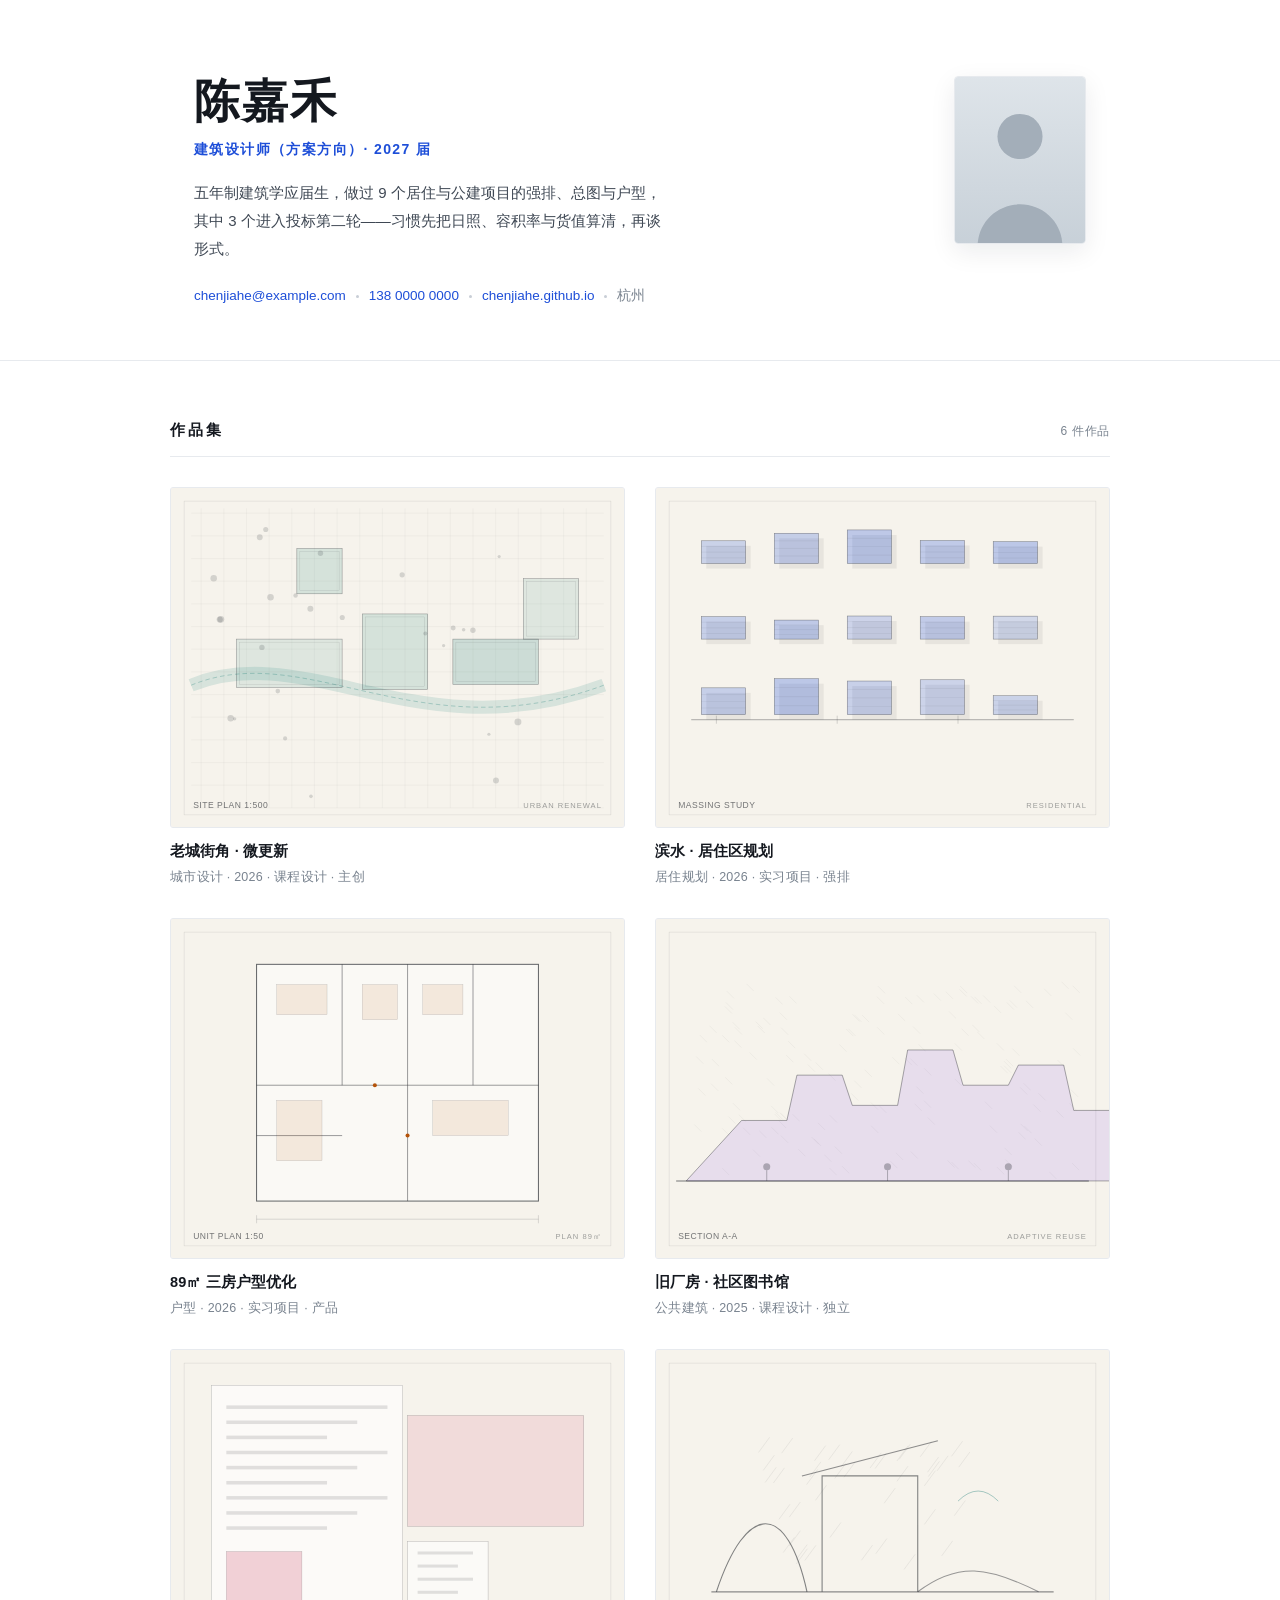
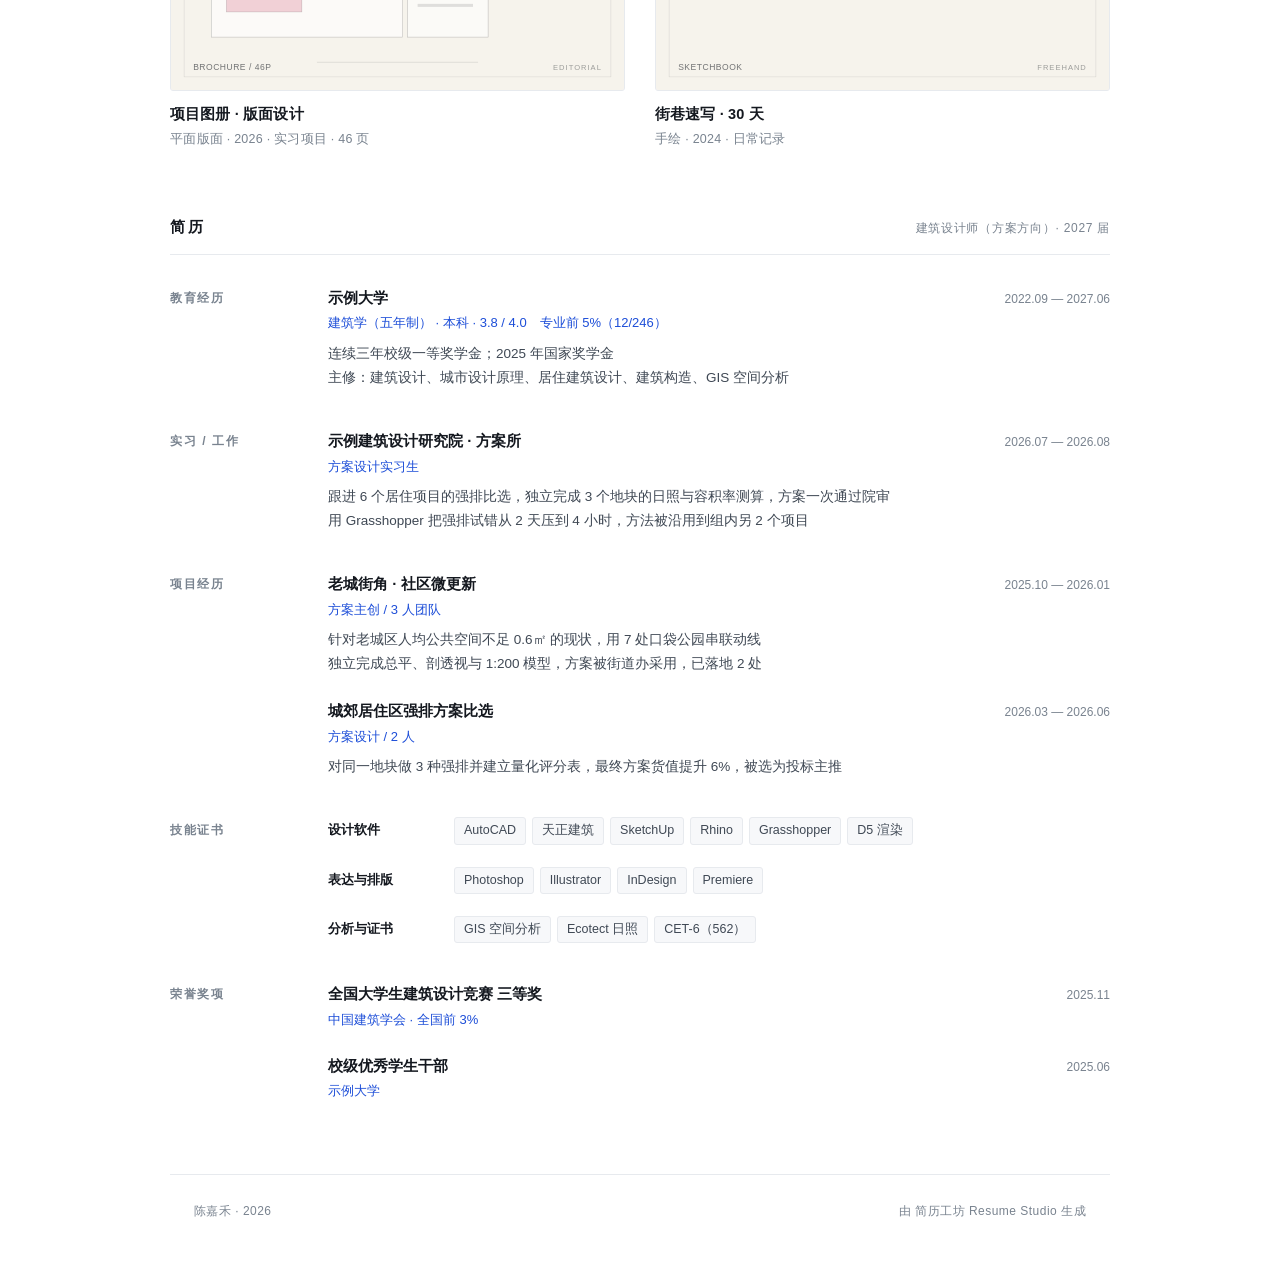
==== samples/example-homepage.html @ a5e728e2 "docs: 增加一份填满的示例简历 + 可直接导入的示例数据 - samples/example-resume-architecture.json：虚构人物「陈嘉禾」，一页 A4 装下简介/教育/实习" ====
<!DOCTYPE html>
<html lang="zh-CN">
<head>
<meta charset="UTF-8">
<meta name="viewport" content="width=device-width, initial-scale=1">
<title>陈嘉禾 · 建筑作品集</title>
<meta name="description" content="五年制建筑学应届生，做过 9 个居住与公建项目的强排、总图与户型，其中 3 个进入投标第二轮——习惯先把日照、容积率与货值算清，再谈形式。">
<meta property="og:title" content="陈嘉禾 · 建筑作品集">
<meta property="og:description" content="五年制建筑学应届生，做过 9 个居住与公建项目的强排、总图与户型，其中 3 个进入投标第二轮——习惯先把日照、容积率与货值算清，再谈形式。">
<link rel="icon" href="data:image/svg+xml,<svg xmlns='http://www.w3.org/2000/svg' viewBox='0 0 100 100'><rect width='100' height='100' rx='24' fill='%231d4ed8'/><text x='50' y='68' font-size='54' fill='white' text-anchor='middle' font-family='sans-serif'>陈</text></svg>">
<style>
*{box-sizing:border-box}
:root{
  --ink:#14181f;--ink2:#3f4854;--muted:#79838f;--line:#e7eaee;
  --accent:#1d4ed8;--bg:#ffffff;--bg2:#f7f8fa;
  --sans:-apple-system,BlinkMacSystemFont,"Segoe UI","PingFang SC","Hiragino Sans GB","Microsoft YaHei",sans-serif;
}
html{scroll-behavior:smooth}
body{
  margin:0;font-family:var(--sans);color:var(--ink);background:var(--bg);
  font-size:15px;line-height:1.7;-webkit-font-smoothing:antialiased;
}
img{max-width:100%;display:block}
a{color:var(--accent);text-decoration:none}
a:hover{text-decoration:underline}
.wrap{max-width:940px;margin:0 auto;padding:0 24px}

/* hero */
.hero{padding:76px 0 52px;border-bottom:1px solid var(--line)}
.hero-inner{display:flex;gap:40px;align-items:flex-start}
.hero-text{flex:1;min-width:0}
.hero h1{
  margin:0;font-size:clamp(32px,5vw,46px);font-weight:700;letter-spacing:.04em;line-height:1.12;
}
.role{margin:10px 0 0;color:var(--accent);font-weight:600;font-size:14px;letter-spacing:.1em}
.bio{margin:18px 0 0;color:var(--ink2);max-width:56ch;font-size:15px;line-height:1.85}
.links{margin-top:22px;display:flex;flex-wrap:wrap;align-items:center;gap:10px;font-size:13.5px}
.links .dot{width:3px;height:3px;border-radius:50%;background:#c8ced6}
.links span{color:var(--muted);font-size:13.5px}
.avatar{
  width:132px;height:168px;object-fit:cover;border-radius:4px;flex-shrink:0;
  border:1px solid var(--line);box-shadow:0 8px 26px rgba(15,23,42,.08)
}

/* section */
.sec{padding:56px 0 8px}
.sec-head{display:flex;align-items:baseline;justify-content:space-between;gap:16px;
  padding-bottom:14px;border-bottom:1px solid var(--line);margin-bottom:30px}
.sec-head h2{margin:0;font-size:15px;font-weight:700;letter-spacing:.2em;text-transform:uppercase}
.sec-meta{font-size:12px;color:var(--muted);letter-spacing:.06em}

/* works */
.works{display:grid;gap:30px}
.works.cols-2{grid-template-columns:repeat(2,1fr)}
.works.cols-3{grid-template-columns:repeat(3,1fr)}
.work{margin:0;cursor:pointer}
.work-img{
  position:relative;aspect-ratio:4/3;background:var(--bg2);overflow:hidden;border-radius:3px;
  border:1px solid var(--line)
}
.work-img img{width:100%;height:100%;object-fit:cover;transition:transform .55s cubic-bezier(.2,.7,.3,1)}
.work:hover .work-img img{transform:scale(1.035)}
.no-img{display:grid;place-items:center;height:100%;color:#c3cad4;font-size:11px;letter-spacing:.14em}
.work-count{
  position:absolute;right:8px;bottom:8px;background:rgba(15,23,42,.72);color:#fff;
  font-size:11px;padding:2px 8px;border-radius:20px;backdrop-filter:blur(4px)
}
.work figcaption{margin-top:11px}
.work h3{margin:0;font-size:14.5px;font-weight:600;letter-spacing:.01em}
.work figcaption p{margin:3px 0 0;font-size:12.5px;color:var(--muted);letter-spacing:.02em}

/* blocks */
.blocks{display:grid;gap:38px}
.block{display:grid;grid-template-columns:132px 1fr;gap:26px;align-items:start}
.block-t{margin:0;font-size:12px;font-weight:700;letter-spacing:.14em;color:var(--muted);padding-top:3px}
.block-b{display:grid;gap:22px;min-width:0}
.row{display:flex;gap:18px;align-items:baseline;justify-content:space-between}
.row-main{flex:1;min-width:0}
.row h4{margin:0;font-size:15px;font-weight:600}
.row-sub{margin:2px 0 0;font-size:13px;color:var(--accent)}
.row-desc{margin:7px 0 0;font-size:13.5px;color:var(--ink2);white-space:pre-line;line-height:1.8}
.row-date{font-size:12px;color:var(--muted);white-space:nowrap;font-variant-numeric:tabular-nums;flex-shrink:0}
.skill-row{display:flex;gap:16px;font-size:13.5px;align-items:baseline}
.skill-k{width:110px;flex-shrink:0;color:var(--ink);font-weight:600;font-size:13px}
.skill-v{display:flex;flex-wrap:wrap;gap:6px}
.skill-v em{
  font-style:normal;background:var(--bg2);border:1px solid var(--line);
  border-radius:3px;padding:2px 9px;font-size:12.5px;color:var(--ink2)
}

/* footer */
.foot{
  margin-top:64px;padding:26px 24px 60px;border-top:1px solid var(--line);
  display:flex;justify-content:space-between;gap:16px;flex-wrap:wrap;
  font-size:12px;color:var(--muted);letter-spacing:.04em
}

/* lightbox */
.lightbox{
  position:fixed;inset:0;background:rgba(10,14,20,.94);z-index:999;
  display:flex;align-items:center;justify-content:center;padding:40px
}
.lightbox[hidden]{display:none}
.lightbox img{max-width:92vw;max-height:86vh;object-fit:contain;border-radius:2px}
.lightbox button{
  position:absolute;background:rgba(255,255,255,.1);border:0;color:#fff;
  width:44px;height:44px;border-radius:50%;font-size:20px;cursor:pointer;transition:.15s
}
.lightbox button:hover{background:rgba(255,255,255,.22)}
.lb-close{top:22px;right:22px;font-size:16px}
.lb-prev{left:22px;top:50%;transform:translateY(-50%)}
.lb-next{right:22px;top:50%;transform:translateY(-50%)}
.lb-count{position:absolute;bottom:22px;left:50%;transform:translateX(-50%);color:#fff;font-size:12px;letter-spacing:.1em;opacity:.7}

@media(max-width:760px){
  .hero{padding:48px 0 36px}
  .hero-inner{gap:22px}
  .avatar{width:88px;height:112px}
  .works.cols-2,.works.cols-3{grid-template-columns:1fr}
  .block{grid-template-columns:1fr;gap:12px}
  .block-t{padding-top:0}
  .row{flex-direction:column;gap:3px}
  .row-date{order:-1}
  .skill-row{flex-direction:column;gap:5px}
  .skill-k{width:auto}
  .sec{padding:40px 0 6px}
}
</style>
</head>
<body>

<header class="hero">
  <div class="wrap hero-inner">
    <div class="hero-text">
      <h1>陈嘉禾</h1>
      <p class="role">建筑设计师（方案方向）· 2027 届</p>
      <p class="bio">五年制建筑学应届生，做过 9 个居住与公建项目的强排、总图与户型，其中 3 个进入投标第二轮——习惯先把日照、容积率与货值算清，再谈形式。</p>
      <div class="links"><a href="mailto:chenjiahe@example.com">chenjiahe@example.com</a><span class="dot"></span><a href="tel:13800000000">138 0000 0000</a><span class="dot"></span><a href="https://chenjiahe.github.io" target="_blank" rel="noopener">chenjiahe.github.io</a><span class="dot"></span><span>杭州</span></div>
    </div>
    <img class="avatar" src="data:image/svg+xml;charset=utf-8,%3Csvg%20xmlns%3D%22http%3A%2F%2Fwww.w3.org%2F2000%2Fsvg%22%20width%3D%22300%22%20height%3D%22400%22%20viewBox%3D%220%200%20300%20400%22%3E%3Cdefs%3E%3ClinearGradient%20id%3D%22g%22%20x1%3D%220%22%20y1%3D%220%22%20x2%3D%220%22%20y2%3D%221%22%3E%3Cstop%20offset%3D%220%22%20stop-color%3D%22%23dfe5ea%22%2F%3E%3Cstop%20offset%3D%221%22%20stop-color%3D%22%23c7d0d8%22%2F%3E%3C%2FlinearGradient%3E%3C%2Fdefs%3E%3Crect%20width%3D%22300%22%20height%3D%22400%22%20fill%3D%22url(%23g)%22%2F%3E%3Ccircle%20cx%3D%22150%22%20cy%3D%22146%22%20r%3D%2252%22%20fill%3D%22%23a3aeb9%22%2F%3E%3Cpath%20d%3D%22M52%20400c0-56%2044-98%2098-98s98%2042%2098%2098z%22%20fill%3D%22%23a3aeb9%22%2F%3E%3C%2Fsvg%3E" alt="陈嘉禾">
  </div>
</header>

<section class="sec wrap" id="works">
  <div class="sec-head">
    <h2>作品集</h2>
    <span class="sec-meta">6 件作品</span>
  </div>
  <div class="works cols-2">
        <figure class="work" data-idx="wpa8ivi">
          <div class="work-img">
            <img src="data:image/svg+xml;charset=utf-8,%3Csvg%20xmlns%3D%22http%3A%2F%2Fwww.w3.org%2F2000%2Fsvg%22%20width%3D%22900%22%20height%3D%22675%22%20viewBox%3D%220%200%20900%20675%22%3E%3Crect%20width%3D%22900%22%20height%3D%22675%22%20fill%3D%22%23f6f3ec%22%2F%3E%3Cline%20x1%3D%2260%22%20y1%3D%2240%22%20x2%3D%2260%22%20y2%3D%22635%22%20stroke%3D%22%2322252b%22%20stroke-width%3D%220.6%22%20opacity%3D%220.1%22%2F%3E%3Cline%20x1%3D%22105%22%20y1%3D%2240%22%20x2%3D%22105%22%20y2%3D%22635%22%20stroke%3D%22%2322252b%22%20stroke-width%3D%220.6%22%20opacity%3D%220.1%22%2F%3E%3Cline%20x1%3D%22150%22%20y1%3D%2240%22%20x2%3D%22150%22%20y2%3D%22635%22%20stroke%3D%22%2322252b%22%20stroke-width%3D%220.6%22%20opacity%3D%220.1%22%2F%3E%3Cline%20x1%3D%22195%22%20y1%3D%2240%22%20x2%3D%22195%22%20y2%3D%22635%22%20stroke%3D%22%2322252b%22%20stroke-width%3D%220.6%22%20opacity%3D%220.1%22%2F%3E%3Cline%20x1%3D%22240%22%20y1%3D%2240%22%20x2%3D%22240%22%20y2%3D%22635%22%20stroke%3D%22%2322252b%22%20stroke-width%3D%220.6%22%20opacity%3D%220.1%22%2F%3E%3Cline%20x1%3D%22285%22%20y1%3D%2240%22%20x2%3D%22285%22%20y2%3D%22635%22%20stroke%3D%22%2322252b%22%20stroke-width%3D%220.6%22%20opacity%3D%220.1%22%2F%3E%3Cline%20x1%3D%22330%22%20y1%3D%2240%22%20x2%3D%22330%22%20y2%3D%22635%22%20stroke%3D%22%2322252b%22%20stroke-width%3D%220.6%22%20opacity%3D%220.1%22%2F%3E%3Cline%20x1%3D%22375%22%20y1%3D%2240%22%20x2%3D%22375%22%20y2%3D%22635%22%20stroke%3D%22%2322252b%22%20stroke-width%3D%220.6%22%20opacity%3D%220.1%22%2F%3E%3Cline%20x1%3D%22420%22%20y1%3D%2240%22%20x2%3D%22420%22%20y2%3D%22635%22%20stroke%3D%22%2322252b%22%20stroke-width%3D%220.6%22%20opacity%3D%220.1%22%2F%3E%3Cline%20x1%3D%22465%22%20y1%3D%2240%22%20x2%3D%22465%22%20y2%3D%22635%22%20stroke%3D%22%2322252b%22%20stroke-width%3D%220.6%22%20opacity%3D%220.1%22%2F%3E%3Cline%20x1%3D%22510%22%20y1%3D%2240%22%20x2%3D%22510%22%20y2%3D%22635%22%20stroke%3D%22%2322252b%22%20stroke-width%3D%220.6%22%20opacity%3D%220.1%22%2F%3E%3Cline%20x1%3D%22555%22%20y1%3D%2240%22%20x2%3D%22555%22%20y2%3D%22635%22%20stroke%3D%22%2322252b%22%20stroke-width%3D%220.6%22%20opacity%3D%220.1%22%2F%3E%3Cline%20x1%3D%22600%22%20y1%3D%2240%22%20x2%3D%22600%22%20y2%3D%22635%22%20stroke%3D%22%2322252b%22%20stroke-width%3D%220.6%22%20opacity%3D%220.1%22%2F%3E%3Cline%20x1%3D%22645%22%20y1%3D%2240%22%20x2%3D%22645%22%20y2%3D%22635%22%20stroke%3D%22%2322252b%22%20stroke-width%3D%220.6%22%20opacity%3D%220.1%22%2F%3E%3Cline%20x1%3D%22690%22%20y1%3D%2240%22%20x2%3D%22690%22%20y2%3D%22635%22%20stroke%3D%22%2322252b%22%20stroke-width%3D%220.6%22%20opacity%3D%220.1%22%2F%3E%3Cline%20x1%3D%22735%22%20y1%3D%2240%22%20x2%3D%22735%22%20y2%3D%22635%22%20stroke%3D%22%2322252b%22%20stroke-width%3D%220.6%22%20opacity%3D%220.1%22%2F%3E%3Cline%20x1%3D%22780%22%20y1%3D%2240%22%20x2%3D%22780%22%20y2%3D%22635%22%20stroke%3D%22%2322252b%22%20stroke-width%3D%220.6%22%20opacity%3D%220.1%22%2F%3E%3Cline%20x1%3D%22825%22%20y1%3D%2240%22%20x2%3D%22825%22%20y2%3D%22635%22%20stroke%3D%22%2322252b%22%20stroke-width%3D%220.6%22%20opacity%3D%220.1%22%2F%3E%3Cline%20x1%3D%2240%22%20y1%3D%2250%22%20x2%3D%22860%22%20y2%3D%2250%22%20stroke%3D%22%2322252b%22%20stroke-width%3D%220.6%22%20opacity%3D%220.1%22%2F%3E%3Cline%20x1%3D%2240%22%20y1%3D%2295%22%20x2%3D%22860%22%20y2%3D%2295%22%20stroke%3D%22%2322252b%22%20stroke-width%3D%220.6%22%20opacity%3D%220.1%22%2F%3E%3Cline%20x1%3D%2240%22%20y1%3D%22140%22%20x2%3D%22860%22%20y2%3D%22140%22%20stroke%3D%22%2322252b%22%20stroke-width%3D%220.6%22%20opacity%3D%220.1%22%2F%3E%3Cline%20x1%3D%2240%22%20y1%3D%22185%22%20x2%3D%22860%22%20y2%3D%22185%22%20stroke%3D%22%2322252b%22%20stroke-width%3D%220.6%22%20opacity%3D%220.1%22%2F%3E%3Cline%20x1%3D%2240%22%20y1%3D%22230%22%20x2%3D%22860%22%20y2%3D%22230%22%20stroke%3D%22%2322252b%22%20stroke-width%3D%220.6%22%20opacity%3D%220.1%22%2F%3E%3Cline%20x1%3D%2240%22%20y1%3D%22275%22%20x2%3D%22860%22%20y2%3D%22275%22%20stroke%3D%22%2322252b%22%20stroke-width%3D%220.6%22%20opacity%3D%220.1%22%2F%3E%3Cline%20x1%3D%2240%22%20y1%3D%22320%22%20x2%3D%22860%22%20y2%3D%22320%22%20stroke%3D%22%2322252b%22%20stroke-width%3D%220.6%22%20opacity%3D%220.1%22%2F%3E%3Cline%20x1%3D%2240%22%20y1%3D%22365%22%20x2%3D%22860%22%20y2%3D%22365%22%20stroke%3D%22%2322252b%22%20stroke-width%3D%220.6%22%20opacity%3D%220.1%22%2F%3E%3Cline%20x1%3D%2240%22%20y1%3D%22410%22%20x2%3D%22860%22%20y2%3D%22410%22%20stroke%3D%22%2322252b%22%20stroke-width%3D%220.6%22%20opacity%3D%220.1%22%2F%3E%3Cline%20x1%3D%2240%22%20y1%3D%22455%22%20x2%3D%22860%22%20y2%3D%22455%22%20stroke%3D%22%2322252b%22%20stroke-width%3D%220.6%22%20opacity%3D%220.1%22%2F%3E%3Cline%20x1%3D%2240%22%20y1%3D%22500%22%20x2%3D%22860%22%20y2%3D%22500%22%20stroke%3D%22%2322252b%22%20stroke-width%3D%220.6%22%20opacity%3D%220.1%22%2F%3E%3Cline%20x1%3D%2240%22%20y1%3D%22545%22%20x2%3D%22860%22%20y2%3D%22545%22%20stroke%3D%22%2322252b%22%20stroke-width%3D%220.6%22%20opacity%3D%220.1%22%2F%3E%3Cline%20x1%3D%2240%22%20y1%3D%22590%22%20x2%3D%22860%22%20y2%3D%22590%22%20stroke%3D%22%2322252b%22%20stroke-width%3D%220.6%22%20opacity%3D%220.1%22%2F%3E%3Cline%20x1%3D%2240%22%20y1%3D%22635%22%20x2%3D%22860%22%20y2%3D%22635%22%20stroke%3D%22%2322252b%22%20stroke-width%3D%220.6%22%20opacity%3D%220.1%22%2F%3E%3Cpath%20d%3D%22M40%20391.5%20C%20270%20297%2C%20495.00000000000006%20526.5%2C%20860%20391.5%22%20fill%3D%22none%22%20stroke%3D%22%230f766e%22%20stroke-width%3D%2226%22%20opacity%3D%22.13%22%2F%3E%3Cpath%20d%3D%22M40%20391.5%20C%20270%20297%2C%20495.00000000000006%20526.5%2C%20860%20391.5%22%20fill%3D%22none%22%20stroke%3D%22%230f766e%22%20stroke-width%3D%221.2%22%20opacity%3D%22.45%22%20stroke-dasharray%3D%229%206%22%2F%3E%3Crect%20x%3D%22130%22%20y%3D%22300%22%20width%3D%22210%22%20height%3D%2296%22%20fill%3D%22%230f766e%22%20fill-opacity%3D%220.1%22%20stroke%3D%22%2322252b%22%20stroke-width%3D%221.1%22%20stroke-opacity%3D%220.45%22%2F%3E%3Crect%20x%3D%22136%22%20y%3D%22306%22%20width%3D%22198%22%20height%3D%2284%22%20fill%3D%22none%22%20fill-opacity%3D%221%22%20stroke%3D%22%2322252b%22%20stroke-width%3D%220.7%22%20stroke-opacity%3D%220.22%22%2F%3E%3Crect%20x%3D%22380%22%20y%3D%22250%22%20width%3D%22130%22%20height%3D%22150%22%20fill%3D%22%230f766e%22%20fill-opacity%3D%220.14%22%20stroke%3D%22%2322252b%22%20stroke-width%3D%221.1%22%20stroke-opacity%3D%220.45%22%2F%3E%3Crect%20x%3D%22386%22%20y%3D%22256%22%20width%3D%22118%22%20height%3D%22138%22%20fill%3D%22none%22%20fill-opacity%3D%221%22%20stroke%3D%22%2322252b%22%20stroke-width%3D%220.7%22%20stroke-opacity%3D%220.22%22%2F%3E%3Crect%20x%3D%22560%22%20y%3D%22300%22%20width%3D%22170%22%20height%3D%2290%22%20fill%3D%22%230f766e%22%20fill-opacity%3D%220.18%22%20stroke%3D%22%2322252b%22%20stroke-width%3D%221.1%22%20stroke-opacity%3D%220.45%22%2F%3E%3Crect%20x%3D%22566%22%20y%3D%22306%22%20width%3D%22158%22%20height%3D%2278%22%20fill%3D%22none%22%20fill-opacity%3D%221%22%20stroke%3D%22%2322252b%22%20stroke-width%3D%220.7%22%20stroke-opacity%3D%220.22%22%2F%3E%3Crect%20x%3D%22700%22%20y%3D%22180%22%20width%3D%22110%22%20height%3D%22120%22%20fill%3D%22%230f766e%22%20fill-opacity%3D%220.1%22%20stroke%3D%22%2322252b%22%20stroke-width%3D%221.1%22%20stroke-opacity%3D%220.45%22%2F%3E%3Crect%20x%3D%22706%22%20y%3D%22186%22%20width%3D%2298%22%20height%3D%22108%22%20fill%3D%22none%22%20fill-opacity%3D%221%22%20stroke%3D%22%2322252b%22%20stroke-width%3D%220.7%22%20stroke-opacity%3D%220.22%22%2F%3E%3Crect%20x%3D%22250%22%20y%3D%22120%22%20width%3D%2290%22%20height%3D%2290%22%20fill%3D%22%230f766e%22%20fill-opacity%3D%220.14%22%20stroke%3D%22%2322252b%22%20stroke-width%3D%221.1%22%20stroke-opacity%3D%220.45%22%2F%3E%3Crect%20x%3D%22256%22%20y%3D%22126%22%20width%3D%2278%22%20height%3D%2278%22%20fill%3D%22none%22%20fill-opacity%3D%221%22%20stroke%3D%22%2322252b%22%20stroke-width%3D%220.7%22%20stroke-opacity%3D%220.22%22%2F%3E%3Ccircle%20cx%3D%22247.4582186434418%22%20cy%3D%22213.3511205704417%22%20r%3D%224.40529902279377%22%20fill%3D%22%2322252b%22%20opacity%3D%22.16%22%2F%3E%3Ccircle%20cx%3D%22118.53659976739436%22%20cy%3D%22456.93944450234994%22%20r%3D%226.386508100666106%22%20fill%3D%22%2322252b%22%20opacity%3D%22.16%22%2F%3E%3Ccircle%20cx%3D%22126.40396250411868%22%20cy%3D%22458.33359457203187%22%20r%3D%223.414578279480338%22%20fill%3D%22%2322252b%22%20opacity%3D%22.16%22%2F%3E%3Ccircle%20cx%3D%22226.71016072388738%22%20cy%3D%22497.1777318511158%22%20r%3D%224.081997863017023%22%20fill%3D%22%2322252b%22%20opacity%3D%22.16%22%2F%3E%3Ccircle%20cx%3D%22340.2560086827725%22%20cy%3D%22257.08598649012856%22%20r%3D%225.073370855301619%22%20fill%3D%22%2322252b%22%20opacity%3D%22.16%22%2F%3E%3Ccircle%20cx%3D%22560.6025995174423%22%20cy%3D%22277.79821556294337%22%20r%3D%224.915514473803341%22%20fill%3D%22%2322252b%22%20opacity%3D%22.16%22%2F%3E%3Ccircle%20cx%3D%22581.3869826495647%22%20cy%3D%22281.59284742665477%22%20r%3D%223.507247405126691%22%20fill%3D%22%2322252b%22%20opacity%3D%22.16%22%2F%3E%3Ccircle%20cx%3D%22631.6016273153946%22%20cy%3D%22488.9439713722095%22%20r%3D%223.143899473361671%22%20fill%3D%22%2322252b%22%20opacity%3D%22.16%22%2F%3E%3Ccircle%20cx%3D%22296.95799921639264%22%20cy%3D%22129.5732949336525%22%20r%3D%225.304628200829029%22%20fill%3D%22%2322252b%22%20opacity%3D%22.16%22%2F%3E%3Ccircle%20cx%3D%2299.05008204746991%22%20cy%3D%22260.62046338571236%22%20r%3D%226.696106866933405%22%20fill%3D%22%2322252b%22%20opacity%3D%22.16%22%2F%3E%3Ccircle%20cx%3D%22689.2560725100338%22%20cy%3D%22464.3159224523697%22%20r%3D%226.869100941345096%22%20fill%3D%22%2322252b%22%20opacity%3D%22.16%22%2F%3E%3Ccircle%20cx%3D%2296.78954565431923%22%20cy%3D%22261.0902145691216%22%20r%3D%226.102150573395193%22%20fill%3D%22%2322252b%22%20opacity%3D%22.16%22%2F%3E%3Ccircle%20cx%3D%2284.85324225388467%22%20cy%3D%22178.96614710683934%22%20r%3D%226.438059363514185%22%20fill%3D%22%2322252b%22%20opacity%3D%22.16%22%2F%3E%3Ccircle%20cx%3D%22197.73344131652266%22%20cy%3D%22216.92297955276445%22%20r%3D%226.485101190395653%22%20fill%3D%22%2322252b%22%20opacity%3D%22.16%22%2F%3E%3Ccircle%20cx%3D%22645.6269671395421%22%20cy%3D%22580.5693405785132%22%20r%3D%225.901939997449517%22%20fill%3D%22%2322252b%22%20opacity%3D%22.16%22%2F%3E%3Ccircle%20cx%3D%22180.6126770703122%22%20cy%3D%22316.4622840145603%22%20r%3D%225.373456294648349%22%20fill%3D%22%2322252b%22%20opacity%3D%22.16%22%2F%3E%3Ccircle%20cx%3D%22505.2086798194796%22%20cy%3D%22289.05101747601293%22%20r%3D%224.015365660190582%22%20fill%3D%22%2322252b%22%20opacity%3D%22.16%22%2F%3E%3Ccircle%20cx%3D%22541.6111209662631%22%20cy%3D%22312.78071833541617%22%20r%3D%223.188864746131003%22%20fill%3D%22%2322252b%22%20opacity%3D%22.16%22%2F%3E%3Ccircle%20cx%3D%22651.9859918020666%22%20cy%3D%22136.23234780156054%22%20r%3D%223.142285531386733%22%20fill%3D%22%2322252b%22%20opacity%3D%22.16%22%2F%3E%3Ccircle%20cx%3D%22599.8386616772041%22%20cy%3D%22282.3282091598958%22%20r%3D%225.330591714940965%22%20fill%3D%22%2322252b%22%20opacity%3D%22.16%22%2F%3E%3Ccircle%20cx%3D%22278.12388028018177%22%20cy%3D%22612.1228148031514%22%20r%3D%223.5717329047620296%22%20fill%3D%22%2322252b%22%20opacity%3D%22.16%22%2F%3E%3Ccircle%20cx%3D%22188.22632721159607%22%20cy%3D%2282.36714093247429%22%20r%3D%225.063267399556935%22%20fill%3D%22%2322252b%22%20opacity%3D%22.16%22%2F%3E%3Ccircle%20cx%3D%22276.9412826746702%22%20cy%3D%22239.7894566890318%22%20r%3D%225.929102959111333%22%20fill%3D%22%2322252b%22%20opacity%3D%22.16%22%2F%3E%3Ccircle%20cx%3D%22459.2209031386301%22%20cy%3D%22172.37316041719168%22%20r%3D%225.168368655256927%22%20fill%3D%22%2322252b%22%20opacity%3D%22.16%22%2F%3E%3Ccircle%20cx%3D%22212.13186842389405%22%20cy%3D%22403.2613103685435%22%20r%3D%224.539884142577648%22%20fill%3D%22%2322252b%22%20opacity%3D%22.16%22%2F%3E%3Ccircle%20cx%3D%22176.3557104812935%22%20cy%3D%2297.79827064601704%22%20r%3D%225.792539001442492%22%20fill%3D%22%2322252b%22%20opacity%3D%22.16%22%2F%3E%3Crect%20x%3D%2226%22%20y%3D%2226%22%20width%3D%22848%22%20height%3D%22623%22%20fill%3D%22none%22%20stroke%3D%22%2322252b%22%20stroke-width%3D%22.8%22%20stroke-opacity%3D%22.18%22%2F%3E%3Ctext%20x%3D%22856%22%20y%3D%22635%22%20font-family%3D%22PingFang%20SC%2CMicrosoft%20YaHei%2CHelvetica%2Csans-serif%22%20font-size%3D%2215%22%20fill%3D%22%2322252b%22%20fill-opacity%3D%22.42%22%20text-anchor%3D%22end%22%20letter-spacing%3D%222%22%3EURBAN%20RENEWAL%3C%2Ftext%3E%3Ctext%20x%3D%2244%22%20y%3D%22635%22%20font-family%3D%22PingFang%20SC%2CMicrosoft%20YaHei%2CHelvetica%2Csans-serif%22%20font-size%3D%2217%22%20fill%3D%22%2322252b%22%20fill-opacity%3D%22.62%22%20letter-spacing%3D%221%22%3ESITE%20PLAN%20%201%3A500%3C%2Ftext%3E%3C%2Fsvg%3E" alt="老城街角 · 微更新" loading="lazy">
            
          </div>
          <figcaption>
            <h3>老城街角 · 微更新</h3>
            <p>城市设计 · 2026 · 课程设计 · 主创</p>
          </figcaption>
          
        </figure>
        <figure class="work" data-idx="wiceysb">
          <div class="work-img">
            <img src="data:image/svg+xml;charset=utf-8,%3Csvg%20xmlns%3D%22http%3A%2F%2Fwww.w3.org%2F2000%2Fsvg%22%20width%3D%22900%22%20height%3D%22675%22%20viewBox%3D%220%200%20900%20675%22%3E%3Crect%20width%3D%22900%22%20height%3D%22675%22%20fill%3D%22%23f6f3ec%22%2F%3E%3Crect%20x%3D%22100%22%20y%3D%22114.73084278125316%22%20width%3D%2288%22%20height%3D%2245.26915721874684%22%20fill%3D%22%2322252b%22%20opacity%3D%22.07%22%2F%3E%3Crect%20x%3D%2290%22%20y%3D%22104.73084278125316%22%20width%3D%2288%22%20height%3D%2245.26915721874684%22%20fill%3D%22%231d4ed8%22%20fill-opacity%3D%220.20377042087726294%22%20stroke%3D%22%2322252b%22%20stroke-width%3D%221.1%22%20stroke-opacity%3D%220.5%22%2F%3E%3Cline%20x1%3D%2290%22%20y1%3D%22116.04813208593987%22%20x2%3D%22178%22%20y2%3D%22116.04813208593987%22%20stroke%3D%22%2322252b%22%20stroke-width%3D%220.6%22%20opacity%3D%220.18%22%2F%3E%3Cline%20x1%3D%2290%22%20y1%3D%22127.36542139062658%22%20x2%3D%22178%22%20y2%3D%22127.36542139062658%22%20stroke%3D%22%2322252b%22%20stroke-width%3D%220.6%22%20opacity%3D%220.18%22%2F%3E%3Cline%20x1%3D%2290%22%20y1%3D%22138.6827106953133%22%20x2%3D%22178%22%20y2%3D%22138.6827106953133%22%20stroke%3D%22%2322252b%22%20stroke-width%3D%220.6%22%20opacity%3D%220.18%22%2F%3E%3Crect%20x%3D%22245%22%20y%3D%2299.88009490631521%22%20width%3D%2288%22%20height%3D%2260.11990509368479%22%20fill%3D%22%2322252b%22%20opacity%3D%22.07%22%2F%3E%3Crect%20x%3D%22235%22%20y%3D%2289.88009490631521%22%20width%3D%2288%22%20height%3D%2260.11990509368479%22%20fill%3D%22%231d4ed8%22%20fill-opacity%3D%220.22230919764377177%22%20stroke%3D%22%2322252b%22%20stroke-width%3D%221.1%22%20stroke-opacity%3D%220.5%22%2F%3E%3Cline%20x1%3D%22235%22%20y1%3D%22104.9100711797364%22%20x2%3D%22323%22%20y2%3D%22104.9100711797364%22%20stroke%3D%22%2322252b%22%20stroke-width%3D%220.6%22%20opacity%3D%220.18%22%2F%3E%3Cline%20x1%3D%22235%22%20y1%3D%22119.9400474531576%22%20x2%3D%22323%22%20y2%3D%22119.9400474531576%22%20stroke%3D%22%2322252b%22%20stroke-width%3D%220.6%22%20opacity%3D%220.18%22%2F%3E%3Cline%20x1%3D%22235%22%20y1%3D%22134.9700237265788%22%20x2%3D%22323%22%20y2%3D%22134.9700237265788%22%20stroke%3D%22%2322252b%22%20stroke-width%3D%220.6%22%20opacity%3D%220.18%22%2F%3E%3Crect%20x%3D%22390%22%20y%3D%2293.21114022191614%22%20width%3D%2288%22%20height%3D%2266.78885977808386%22%20fill%3D%22%2322252b%22%20opacity%3D%22.07%22%2F%3E%3Crect%20x%3D%22380%22%20y%3D%2283.21114022191614%22%20width%3D%2288%22%20height%3D%2266.78885977808386%22%20fill%3D%22%231d4ed8%22%20fill-opacity%3D%220.25829889162443576%22%20stroke%3D%22%2322252b%22%20stroke-width%3D%221.1%22%20stroke-opacity%3D%220.5%22%2F%3E%3Cline%20x1%3D%22380%22%20y1%3D%2299.9083551664371%22%20x2%3D%22468%22%20y2%3D%2299.9083551664371%22%20stroke%3D%22%2322252b%22%20stroke-width%3D%220.6%22%20opacity%3D%220.18%22%2F%3E%3Cline%20x1%3D%22380%22%20y1%3D%22116.60557011095807%22%20x2%3D%22468%22%20y2%3D%22116.60557011095807%22%20stroke%3D%22%2322252b%22%20stroke-width%3D%220.6%22%20opacity%3D%220.18%22%2F%3E%3Cline%20x1%3D%22380%22%20y1%3D%22133.30278505547903%22%20x2%3D%22468%22%20y2%3D%22133.30278505547903%22%20stroke%3D%22%2322252b%22%20stroke-width%3D%220.6%22%20opacity%3D%220.18%22%2F%3E%3Crect%20x%3D%22535%22%20y%3D%22114.15142706036568%22%20width%3D%2288%22%20height%3D%2245.84857293963432%22%20fill%3D%22%2322252b%22%20opacity%3D%22.07%22%2F%3E%3Crect%20x%3D%22525%22%20y%3D%22104.15142706036568%22%20width%3D%2288%22%20height%3D%2245.84857293963432%22%20fill%3D%22%231d4ed8%22%20fill-opacity%3D%220.24538644758053124%22%20stroke%3D%22%2322252b%22%20stroke-width%3D%221.1%22%20stroke-opacity%3D%220.5%22%2F%3E%3Cline%20x1%3D%22525%22%20y1%3D%22115.61357029527426%22%20x2%3D%22613%22%20y2%3D%22115.61357029527426%22%20stroke%3D%22%2322252b%22%20stroke-width%3D%220.6%22%20opacity%3D%220.18%22%2F%3E%3Cline%20x1%3D%22525%22%20y1%3D%22127.07571353018284%22%20x2%3D%22613%22%20y2%3D%22127.07571353018284%22%20stroke%3D%22%2322252b%22%20stroke-width%3D%220.6%22%20opacity%3D%220.18%22%2F%3E%3Cline%20x1%3D%22525%22%20y1%3D%22138.53785676509142%22%20x2%3D%22613%22%20y2%3D%22138.53785676509142%22%20stroke%3D%22%2322252b%22%20stroke-width%3D%220.6%22%20opacity%3D%220.18%22%2F%3E%3Crect%20x%3D%22680%22%20y%3D%22116.42159614060074%22%20width%3D%2288%22%20height%3D%2243.57840385939926%22%20fill%3D%22%2322252b%22%20opacity%3D%22.07%22%2F%3E%3Crect%20x%3D%22670%22%20y%3D%22106.42159614060074%22%20width%3D%2288%22%20height%3D%2243.57840385939926%22%20fill%3D%22%231d4ed8%22%20fill-opacity%3D%220.2683735477458686%22%20stroke%3D%22%2322252b%22%20stroke-width%3D%221.1%22%20stroke-opacity%3D%220.5%22%2F%3E%3Cline%20x1%3D%22670%22%20y1%3D%22117.31619710545056%22%20x2%3D%22758%22%20y2%3D%22117.31619710545056%22%20stroke%3D%22%2322252b%22%20stroke-width%3D%220.6%22%20opacity%3D%220.18%22%2F%3E%3Cline%20x1%3D%22670%22%20y1%3D%22128.21079807030037%22%20x2%3D%22758%22%20y2%3D%22128.21079807030037%22%20stroke%3D%22%2322252b%22%20stroke-width%3D%220.6%22%20opacity%3D%220.18%22%2F%3E%3Cline%20x1%3D%22670%22%20y1%3D%22139.10539903515019%22%20x2%3D%22758%22%20y2%3D%22139.10539903515019%22%20stroke%3D%22%2322252b%22%20stroke-width%3D%220.6%22%20opacity%3D%220.18%22%2F%3E%3Crect%20x%3D%22100%22%20y%3D%22265.3088913653046%22%20width%3D%2288%22%20height%3D%2244.69110863469541%22%20fill%3D%22%2322252b%22%20opacity%3D%22.07%22%2F%3E%3Crect%20x%3D%2290%22%20y%3D%22255.3088913653046%22%20width%3D%2288%22%20height%3D%2244.69110863469541%22%20fill%3D%22%231d4ed8%22%20fill-opacity%3D%220.21858946033753454%22%20stroke%3D%22%2322252b%22%20stroke-width%3D%221.1%22%20stroke-opacity%3D%220.5%22%2F%3E%3Cline%20x1%3D%2290%22%20y1%3D%22266.48166852397844%22%20x2%3D%22178%22%20y2%3D%22266.48166852397844%22%20stroke%3D%22%2322252b%22%20stroke-width%3D%220.6%22%20opacity%3D%220.18%22%2F%3E%3Cline%20x1%3D%2290%22%20y1%3D%22277.6544456826523%22%20x2%3D%22178%22%20y2%3D%22277.6544456826523%22%20stroke%3D%22%2322252b%22%20stroke-width%3D%220.6%22%20opacity%3D%220.18%22%2F%3E%3Cline%20x1%3D%2290%22%20y1%3D%22288.82722284132615%22%20x2%3D%22178%22%20y2%3D%22288.82722284132615%22%20stroke%3D%22%2322252b%22%20stroke-width%3D%220.6%22%20opacity%3D%220.18%22%2F%3E%3Crect%20x%3D%22245%22%20y%3D%22272.2446782840416%22%20width%3D%2288%22%20height%3D%2237.75532171595842%22%20fill%3D%22%2322252b%22%20opacity%3D%22.07%22%2F%3E%3Crect%20x%3D%22235%22%20y%3D%22262.2446782840416%22%20width%3D%2288%22%20height%3D%2237.75532171595842%22%20fill%3D%22%231d4ed8%22%20fill-opacity%3D%220.25323056287132206%22%20stroke%3D%22%2322252b%22%20stroke-width%3D%221.1%22%20stroke-opacity%3D%220.5%22%2F%3E%3Cline%20x1%3D%22235%22%20y1%3D%22271.6835087130312%22%20x2%3D%22323%22%20y2%3D%22271.6835087130312%22%20stroke%3D%22%2322252b%22%20stroke-width%3D%220.6%22%20opacity%3D%220.18%22%2F%3E%3Cline%20x1%3D%22235%22%20y1%3D%22281.1223391420208%22%20x2%3D%22323%22%20y2%3D%22281.1223391420208%22%20stroke%3D%22%2322252b%22%20stroke-width%3D%220.6%22%20opacity%3D%220.18%22%2F%3E%3Cline%20x1%3D%22235%22%20y1%3D%22290.5611695710104%22%20x2%3D%22323%22%20y2%3D%22290.5611695710104%22%20stroke%3D%22%2322252b%22%20stroke-width%3D%220.6%22%20opacity%3D%220.18%22%2F%3E%3Crect%20x%3D%22390%22%20y%3D%22264.1199081130326%22%20width%3D%2288%22%20height%3D%2245.88009188696742%22%20fill%3D%22%2322252b%22%20opacity%3D%22.07%22%2F%3E%3Crect%20x%3D%22380%22%20y%3D%22254.11990811303258%22%20width%3D%2288%22%20height%3D%2245.88009188696742%22%20fill%3D%22%231d4ed8%22%20fill-opacity%3D%220.18819290746934714%22%20stroke%3D%22%2322252b%22%20stroke-width%3D%221.1%22%20stroke-opacity%3D%220.5%22%2F%3E%3Cline%20x1%3D%22380%22%20y1%3D%22265.58993108477443%22%20x2%3D%22468%22%20y2%3D%22265.58993108477443%22%20stroke%3D%22%2322252b%22%20stroke-width%3D%220.6%22%20opacity%3D%220.18%22%2F%3E%3Cline%20x1%3D%22380%22%20y1%3D%22277.0599540565163%22%20x2%3D%22468%22%20y2%3D%22277.0599540565163%22%20stroke%3D%22%2322252b%22%20stroke-width%3D%220.6%22%20opacity%3D%220.18%22%2F%3E%3Cline%20x1%3D%22380%22%20y1%3D%22288.52997702825814%22%20x2%3D%22468%22%20y2%3D%22288.52997702825814%22%20stroke%3D%22%2322252b%22%20stroke-width%3D%220.6%22%20opacity%3D%220.18%22%2F%3E%3Crect%20x%3D%22535%22%20y%3D%22265.40713082719594%22%20width%3D%2288%22%20height%3D%2244.59286917280406%22%20fill%3D%22%2322252b%22%20opacity%3D%22.07%22%2F%3E%3Crect%20x%3D%22525%22%20y%3D%22255.40713082719594%22%20width%3D%2288%22%20height%3D%2244.59286917280406%22%20fill%3D%22%231d4ed8%22%20fill-opacity%3D%220.23935388284735382%22%20stroke%3D%22%2322252b%22%20stroke-width%3D%221.1%22%20stroke-opacity%3D%220.5%22%2F%3E%3Cline%20x1%3D%22525%22%20y1%3D%22266.55534812039696%22%20x2%3D%22613%22%20y2%3D%22266.55534812039696%22%20stroke%3D%22%2322252b%22%20stroke-width%3D%220.6%22%20opacity%3D%220.18%22%2F%3E%3Cline%20x1%3D%22525%22%20y1%3D%22277.70356541359797%22%20x2%3D%22613%22%20y2%3D%22277.70356541359797%22%20stroke%3D%22%2322252b%22%20stroke-width%3D%220.6%22%20opacity%3D%220.18%22%2F%3E%3Cline%20x1%3D%22525%22%20y1%3D%22288.851782706799%22%20x2%3D%22613%22%20y2%3D%22288.851782706799%22%20stroke%3D%22%2322252b%22%20stroke-width%3D%220.6%22%20opacity%3D%220.18%22%2F%3E%3Crect%20x%3D%22680%22%20y%3D%22264.4330514650792%22%20width%3D%2288%22%20height%3D%2245.56694853492081%22%20fill%3D%22%2322252b%22%20opacity%3D%22.07%22%2F%3E%3Crect%20x%3D%22670%22%20y%3D%22254.4330514650792%22%20width%3D%2288%22%20height%3D%2245.56694853492081%22%20fill%3D%22%231d4ed8%22%20fill-opacity%3D%220.16487621516920625%22%20stroke%3D%22%2322252b%22%20stroke-width%3D%221.1%22%20stroke-opacity%3D%220.5%22%2F%3E%3Cline%20x1%3D%22670%22%20y1%3D%22265.8247885988094%22%20x2%3D%22758%22%20y2%3D%22265.8247885988094%22%20stroke%3D%22%2322252b%22%20stroke-width%3D%220.6%22%20opacity%3D%220.18%22%2F%3E%3Cline%20x1%3D%22670%22%20y1%3D%22277.2165257325396%22%20x2%3D%22758%22%20y2%3D%22277.2165257325396%22%20stroke%3D%22%2322252b%22%20stroke-width%3D%220.6%22%20opacity%3D%220.18%22%2F%3E%3Cline%20x1%3D%22670%22%20y1%3D%22288.6082628662698%22%20x2%3D%22758%22%20y2%3D%22288.6082628662698%22%20stroke%3D%22%2322252b%22%20stroke-width%3D%220.6%22%20opacity%3D%220.18%22%2F%3E%3Crect%20x%3D%22100%22%20y%3D%22406.68663941230625%22%20width%3D%2288%22%20height%3D%2253.31336058769375%22%20fill%3D%22%2322252b%22%20opacity%3D%22.07%22%2F%3E%3Crect%20x%3D%2290%22%20y%3D%22396.68663941230625%22%20width%3D%2288%22%20height%3D%2253.31336058769375%22%20fill%3D%22%231d4ed8%22%20fill-opacity%3D%220.21841223745606841%22%20stroke%3D%22%2322252b%22%20stroke-width%3D%221.1%22%20stroke-opacity%3D%220.5%22%2F%3E%3Cline%20x1%3D%2290%22%20y1%3D%22410.0149795592297%22%20x2%3D%22178%22%20y2%3D%22410.0149795592297%22%20stroke%3D%22%2322252b%22%20stroke-width%3D%220.6%22%20opacity%3D%220.18%22%2F%3E%3Cline%20x1%3D%2290%22%20y1%3D%22423.3433197061531%22%20x2%3D%22178%22%20y2%3D%22423.3433197061531%22%20stroke%3D%22%2322252b%22%20stroke-width%3D%220.6%22%20opacity%3D%220.18%22%2F%3E%3Cline%20x1%3D%2290%22%20y1%3D%22436.67165985307656%22%20x2%3D%22178%22%20y2%3D%22436.67165985307656%22%20stroke%3D%22%2322252b%22%20stroke-width%3D%220.6%22%20opacity%3D%220.18%22%2F%3E%3Crect%20x%3D%22245%22%20y%3D%22388.47944105416536%22%20width%3D%2288%22%20height%3D%2271.52055894583464%22%20fill%3D%22%2322252b%22%20opacity%3D%22.07%22%2F%3E%3Crect%20x%3D%22235%22%20y%3D%22378.47944105416536%22%20width%3D%2288%22%20height%3D%2271.52055894583464%22%20fill%3D%22%231d4ed8%22%20fill-opacity%3D%220.26757854473777115%22%20stroke%3D%22%2322252b%22%20stroke-width%3D%221.1%22%20stroke-opacity%3D%220.5%22%2F%3E%3Cline%20x1%3D%22235%22%20y1%3D%22396.359580790624%22%20x2%3D%22323%22%20y2%3D%22396.359580790624%22%20stroke%3D%22%2322252b%22%20stroke-width%3D%220.6%22%20opacity%3D%220.18%22%2F%3E%3Cline%20x1%3D%22235%22%20y1%3D%22414.2397205270827%22%20x2%3D%22323%22%20y2%3D%22414.2397205270827%22%20stroke%3D%22%2322252b%22%20stroke-width%3D%220.6%22%20opacity%3D%220.18%22%2F%3E%3Cline%20x1%3D%22235%22%20y1%3D%22432.11986026354134%22%20x2%3D%22323%22%20y2%3D%22432.11986026354134%22%20stroke%3D%22%2322252b%22%20stroke-width%3D%220.6%22%20opacity%3D%220.18%22%2F%3E%3Crect%20x%3D%22390%22%20y%3D%22393.2220118129626%22%20width%3D%2288%22%20height%3D%2266.77798818703741%22%20fill%3D%22%2322252b%22%20opacity%3D%22.07%22%2F%3E%3Crect%20x%3D%22380%22%20y%3D%22383.2220118129626%22%20width%3D%2288%22%20height%3D%2266.77798818703741%22%20fill%3D%22%231d4ed8%22%20fill-opacity%3D%220.21125083963386715%22%20stroke%3D%22%2322252b%22%20stroke-width%3D%221.1%22%20stroke-opacity%3D%220.5%22%2F%3E%3Cline%20x1%3D%22380%22%20y1%3D%22399.91650885972194%22%20x2%3D%22468%22%20y2%3D%22399.91650885972194%22%20stroke%3D%22%2322252b%22%20stroke-width%3D%220.6%22%20opacity%3D%220.18%22%2F%3E%3Cline%20x1%3D%22380%22%20y1%3D%22416.6110059064813%22%20x2%3D%22468%22%20y2%3D%22416.6110059064813%22%20stroke%3D%22%2322252b%22%20stroke-width%3D%220.6%22%20opacity%3D%220.18%22%2F%3E%3Cline%20x1%3D%22380%22%20y1%3D%22433.30550295324065%22%20x2%3D%22468%22%20y2%3D%22433.30550295324065%22%20stroke%3D%22%2322252b%22%20stroke-width%3D%220.6%22%20opacity%3D%220.18%22%2F%3E%3Crect%20x%3D%22535%22%20y%3D%22390.66827421076596%22%20width%3D%2288%22%20height%3D%2269.33172578923404%22%20fill%3D%22%2322252b%22%20opacity%3D%22.07%22%2F%3E%3Crect%20x%3D%22525%22%20y%3D%22380.66827421076596%22%20width%3D%2288%22%20height%3D%2269.33172578923404%22%20fill%3D%22%231d4ed8%22%20fill-opacity%3D%220.19059596055187286%22%20stroke%3D%22%2322252b%22%20stroke-width%3D%221.1%22%20stroke-opacity%3D%220.5%22%2F%3E%3Cline%20x1%3D%22525%22%20y1%3D%22398.00120565807447%22%20x2%3D%22613%22%20y2%3D%22398.00120565807447%22%20stroke%3D%22%2322252b%22%20stroke-width%3D%220.6%22%20opacity%3D%220.18%22%2F%3E%3Cline%20x1%3D%22525%22%20y1%3D%22415.334137105383%22%20x2%3D%22613%22%20y2%3D%22415.334137105383%22%20stroke%3D%22%2322252b%22%20stroke-width%3D%220.6%22%20opacity%3D%220.18%22%2F%3E%3Cline%20x1%3D%22525%22%20y1%3D%22432.6670685526915%22%20x2%3D%22613%22%20y2%3D%22432.6670685526915%22%20stroke%3D%22%2322252b%22%20stroke-width%3D%220.6%22%20opacity%3D%220.18%22%2F%3E%3Crect%20x%3D%22680%22%20y%3D%22422.3331242231652%22%20width%3D%2288%22%20height%3D%2237.666875776834786%22%20fill%3D%22%2322252b%22%20opacity%3D%22.07%22%2F%3E%3Crect%20x%3D%22670%22%20y%3D%22412.3331242231652%22%20width%3D%2288%22%20height%3D%2237.666875776834786%22%20fill%3D%22%231d4ed8%22%20fill-opacity%3D%220.1998127721901983%22%20stroke%3D%22%2322252b%22%20stroke-width%3D%221.1%22%20stroke-opacity%3D%220.5%22%2F%3E%3Cline%20x1%3D%22670%22%20y1%3D%22421.7498431673739%22%20x2%3D%22758%22%20y2%3D%22421.7498431673739%22%20stroke%3D%22%2322252b%22%20stroke-width%3D%220.6%22%20opacity%3D%220.18%22%2F%3E%3Cline%20x1%3D%22670%22%20y1%3D%22431.1665621115826%22%20x2%3D%22758%22%20y2%3D%22431.1665621115826%22%20stroke%3D%22%2322252b%22%20stroke-width%3D%220.6%22%20opacity%3D%220.18%22%2F%3E%3Cline%20x1%3D%22670%22%20y1%3D%22440.5832810557913%22%20x2%3D%22758%22%20y2%3D%22440.5832810557913%22%20stroke%3D%22%2322252b%22%20stroke-width%3D%220.6%22%20opacity%3D%220.18%22%2F%3E%3Cline%20x1%3D%2270%22%20y1%3D%22460%22%20x2%3D%22830%22%20y2%3D%22460%22%20stroke%3D%22%2322252b%22%20stroke-width%3D%221.4%22%20opacity%3D%220.5%22%2F%3E%3Cline%20x1%3D%22120%22%20y1%3D%22452%22%20x2%3D%22120%22%20y2%3D%22468%22%20stroke%3D%22%2322252b%22%20stroke-width%3D%221%22%20opacity%3D%220.35%22%2F%3E%3Cline%20x1%3D%22360%22%20y1%3D%22452%22%20x2%3D%22360%22%20y2%3D%22468%22%20stroke%3D%22%2322252b%22%20stroke-width%3D%221%22%20opacity%3D%220.35%22%2F%3E%3Cline%20x1%3D%22600%22%20y1%3D%22452%22%20x2%3D%22600%22%20y2%3D%22468%22%20stroke%3D%22%2322252b%22%20stroke-width%3D%221%22%20opacity%3D%220.35%22%2F%3E%3Crect%20x%3D%2226%22%20y%3D%2226%22%20width%3D%22848%22%20height%3D%22623%22%20fill%3D%22none%22%20stroke%3D%22%2322252b%22%20stroke-width%3D%22.8%22%20stroke-opacity%3D%22.18%22%2F%3E%3Ctext%20x%3D%22856%22%20y%3D%22635%22%20font-family%3D%22PingFang%20SC%2CMicrosoft%20YaHei%2CHelvetica%2Csans-serif%22%20font-size%3D%2215%22%20fill%3D%22%2322252b%22%20fill-opacity%3D%22.42%22%20text-anchor%3D%22end%22%20letter-spacing%3D%222%22%3ERESIDENTIAL%3C%2Ftext%3E%3Ctext%20x%3D%2244%22%20y%3D%22635%22%20font-family%3D%22PingFang%20SC%2CMicrosoft%20YaHei%2CHelvetica%2Csans-serif%22%20font-size%3D%2217%22%20fill%3D%22%2322252b%22%20fill-opacity%3D%22.62%22%20letter-spacing%3D%221%22%3EMASSING%20STUDY%3C%2Ftext%3E%3C%2Fsvg%3E" alt="滨水 · 居住区规划" loading="lazy">
            
          </div>
          <figcaption>
            <h3>滨水 · 居住区规划</h3>
            <p>居住规划 · 2026 · 实习项目 · 强排</p>
          </figcaption>
          
        </figure>
        <figure class="work" data-idx="wwjk79s">
          <div class="work-img">
            <img src="data:image/svg+xml;charset=utf-8,%3Csvg%20xmlns%3D%22http%3A%2F%2Fwww.w3.org%2F2000%2Fsvg%22%20width%3D%22900%22%20height%3D%22675%22%20viewBox%3D%220%200%20900%20675%22%3E%3Crect%20width%3D%22900%22%20height%3D%22675%22%20fill%3D%22%23f6f3ec%22%2F%3E%3Crect%20x%3D%22170%22%20y%3D%2290%22%20width%3D%22560%22%20height%3D%22470%22%20fill%3D%22%23fff%22%20fill-opacity%3D%220.5%22%20stroke%3D%22%2322252b%22%20stroke-width%3D%222%22%20stroke-opacity%3D%220.7%22%2F%3E%3Cline%20x1%3D%22340%22%20y1%3D%2290%22%20x2%3D%22340%22%20y2%3D%22330%22%20stroke%3D%22%2322252b%22%20stroke-width%3D%221.6%22%20opacity%3D%220.55%22%2F%3E%3Cline%20x1%3D%22470%22%20y1%3D%2290%22%20x2%3D%22470%22%20y2%3D%22330%22%20stroke%3D%22%2322252b%22%20stroke-width%3D%221.6%22%20opacity%3D%220.55%22%2F%3E%3Cline%20x1%3D%22600%22%20y1%3D%2290%22%20x2%3D%22600%22%20y2%3D%22330%22%20stroke%3D%22%2322252b%22%20stroke-width%3D%221.6%22%20opacity%3D%220.55%22%2F%3E%3Cline%20x1%3D%22170%22%20y1%3D%22330%22%20x2%3D%22730%22%20y2%3D%22330%22%20stroke%3D%22%2322252b%22%20stroke-width%3D%221.6%22%20opacity%3D%220.55%22%2F%3E%3Cline%20x1%3D%22470%22%20y1%3D%22330%22%20x2%3D%22470%22%20y2%3D%22560%22%20stroke%3D%22%2322252b%22%20stroke-width%3D%221.6%22%20opacity%3D%220.55%22%2F%3E%3Cline%20x1%3D%22170%22%20y1%3D%22430%22%20x2%3D%22340%22%20y2%3D%22430%22%20stroke%3D%22%2322252b%22%20stroke-width%3D%221.6%22%20opacity%3D%220.55%22%2F%3E%3Ccircle%20cx%3D%22405%22%20cy%3D%22330%22%20r%3D%224%22%20fill%3D%22%23b45309%22%2F%3E%3Ccircle%20cx%3D%22470%22%20cy%3D%22430%22%20r%3D%224%22%20fill%3D%22%23b45309%22%2F%3E%3Crect%20x%3D%22210%22%20y%3D%22130%22%20width%3D%22100%22%20height%3D%2260%22%20fill%3D%22%23b45309%22%20fill-opacity%3D%220.1%22%20stroke%3D%22%2322252b%22%20stroke-width%3D%220.8%22%20stroke-opacity%3D%220.25%22%2F%3E%3Crect%20x%3D%22380%22%20y%3D%22130%22%20width%3D%2270%22%20height%3D%2270%22%20fill%3D%22%23b45309%22%20fill-opacity%3D%220.1%22%20stroke%3D%22%2322252b%22%20stroke-width%3D%220.8%22%20stroke-opacity%3D%220.25%22%2F%3E%3Crect%20x%3D%22500%22%20y%3D%22130%22%20width%3D%2280%22%20height%3D%2260%22%20fill%3D%22%23b45309%22%20fill-opacity%3D%220.1%22%20stroke%3D%22%2322252b%22%20stroke-width%3D%220.8%22%20stroke-opacity%3D%220.25%22%2F%3E%3Crect%20x%3D%22210%22%20y%3D%22360%22%20width%3D%2290%22%20height%3D%22120%22%20fill%3D%22%23b45309%22%20fill-opacity%3D%220.1%22%20stroke%3D%22%2322252b%22%20stroke-width%3D%220.8%22%20stroke-opacity%3D%220.25%22%2F%3E%3Crect%20x%3D%22520%22%20y%3D%22360%22%20width%3D%22150%22%20height%3D%2270%22%20fill%3D%22%23b45309%22%20fill-opacity%3D%220.1%22%20stroke%3D%22%2322252b%22%20stroke-width%3D%220.8%22%20stroke-opacity%3D%220.25%22%2F%3E%3Cline%20x1%3D%22170%22%20y1%3D%22596%22%20x2%3D%22730%22%20y2%3D%22596%22%20stroke%3D%22%2322252b%22%20stroke-width%3D%220.8%22%20opacity%3D%220.35%22%2F%3E%3Cline%20x1%3D%22170%22%20y1%3D%22588%22%20x2%3D%22170%22%20y2%3D%22604%22%20stroke%3D%22%2322252b%22%20stroke-width%3D%220.8%22%20opacity%3D%220.35%22%2F%3E%3Cline%20x1%3D%22730%22%20y1%3D%22588%22%20x2%3D%22730%22%20y2%3D%22604%22%20stroke%3D%22%2322252b%22%20stroke-width%3D%220.8%22%20opacity%3D%220.35%22%2F%3E%3Crect%20x%3D%2226%22%20y%3D%2226%22%20width%3D%22848%22%20height%3D%22623%22%20fill%3D%22none%22%20stroke%3D%22%2322252b%22%20stroke-width%3D%22.8%22%20stroke-opacity%3D%22.18%22%2F%3E%3Ctext%20x%3D%22856%22%20y%3D%22635%22%20font-family%3D%22PingFang%20SC%2CMicrosoft%20YaHei%2CHelvetica%2Csans-serif%22%20font-size%3D%2215%22%20fill%3D%22%2322252b%22%20fill-opacity%3D%22.42%22%20text-anchor%3D%22end%22%20letter-spacing%3D%222%22%3EPLAN%2089%E3%8E%A1%3C%2Ftext%3E%3Ctext%20x%3D%2244%22%20y%3D%22635%22%20font-family%3D%22PingFang%20SC%2CMicrosoft%20YaHei%2CHelvetica%2Csans-serif%22%20font-size%3D%2217%22%20fill%3D%22%2322252b%22%20fill-opacity%3D%22.62%22%20letter-spacing%3D%221%22%3EUNIT%20PLAN%20%201%3A50%3C%2Ftext%3E%3C%2Fsvg%3E" alt="89㎡ 三房户型优化" loading="lazy">
            
          </div>
          <figcaption>
            <h3>89㎡ 三房户型优化</h3>
            <p>户型 · 2026 · 实习项目 · 产品</p>
          </figcaption>
          
        </figure>
        <figure class="work" data-idx="w4ayglo">
          <div class="work-img">
            <img src="data:image/svg+xml;charset=utf-8,%3Csvg%20xmlns%3D%22http%3A%2F%2Fwww.w3.org%2F2000%2Fsvg%22%20width%3D%22900%22%20height%3D%22675%22%20viewBox%3D%220%200%20900%20675%22%3E%3Crect%20width%3D%22900%22%20height%3D%22675%22%20fill%3D%22%23f6f3ec%22%2F%3E%3Cline%20x1%3D%2240%22%20y1%3D%22520%22%20x2%3D%22860%22%20y2%3D%22520%22%20stroke%3D%22%2322252b%22%20stroke-width%3D%222%22%20opacity%3D%220.6%22%2F%3E%3Cpolygon%20points%3D%2260%2C520%20170%2C400%20260%2C400%20280%2C310%20370%2C310%20390%2C370%20480%2C370%20500%2C260%20590%2C260%20610%2C330%20700%2C330%20720%2C290%20810%2C290%20830%2C380%20920%2C380%20920%2C520%22%20fill%3D%22%237c3aed%22%20fill-opacity%3D%22.12%22%20stroke%3D%22%2322252b%22%20stroke-width%3D%221.4%22%20stroke-opacity%3D%22.55%22%2F%3E%3Cline%20x1%3D%22265.0222711265087%22%20y1%3D%22153.48792026052251%22%20x2%3D%22279.0222711265087%22%20y2%3D%22167.48792026052251%22%20stroke%3D%22%2322252b%22%20stroke-width%3D%220.6%22%20opacity%3D%220.12%22%2F%3E%3Cline%20x1%3D%22152.89486741647124%22%20y1%3D%22365.5963734886609%22%20x2%3D%22166.89486741647124%22%20y2%3D%22379.5963734886609%22%20stroke%3D%22%2322252b%22%20stroke-width%3D%220.6%22%20opacity%3D%220.12%22%2F%3E%3Cline%20x1%3D%22607.1596647426486%22%20y1%3D%22217.68854269059375%22%20x2%3D%22621.1596647426486%22%20y2%3D%22231.68854269059375%22%20stroke%3D%22%2322252b%22%20stroke-width%3D%220.6%22%20opacity%3D%220.12%22%2F%3E%3Cline%20x1%3D%22213.4033671207726%22%20y1%3D%22196.4956075209193%22%20x2%3D%22227.4033671207726%22%20y2%3D%22210.4956075209193%22%20stroke%3D%22%2322252b%22%20stroke-width%3D%220.6%22%20opacity%3D%220.12%22%2F%3E%3Cline%20x1%3D%22426.9569317251444%22%20y1%3D%22364.3614047043957%22%20x2%3D%22440.9569317251444%22%20y2%3D%22378.3614047043957%22%20stroke%3D%22%2322252b%22%20stroke-width%3D%220.6%22%20opacity%3D%220.12%22%2F%3E%3Cline%20x1%3D%22711.5804901532829%22%20y1%3D%22132.7181322290562%22%20x2%3D%22725.5804901532829%22%20y2%3D%22146.7181322290562%22%20stroke%3D%22%2322252b%22%20stroke-width%3D%220.6%22%20opacity%3D%220.12%22%2F%3E%3Cline%20x1%3D%22364.4806671515107%22%20y1%3D%22249.26551423268393%22%20x2%3D%22378.4806671515107%22%20y2%3D%22263.2655142326839%22%20stroke%3D%22%2322252b%22%20stroke-width%3D%220.6%22%20opacity%3D%220.12%22%2F%3E%3Cline%20x1%3D%22152.12807023897767%22%20y1%3D%22204.94107306702062%22%20x2%3D%22166.12807023897767%22%20y2%3D%22218.94107306702062%22%20stroke%3D%22%2322252b%22%20stroke-width%3D%220.6%22%20opacity%3D%220.12%22%2F%3E%3Cline%20x1%3D%22696.9286611676216%22%20y1%3D%22165.7437643990852%22%20x2%3D%22710.9286611676216%22%20y2%3D%22179.7437643990852%22%20stroke%3D%22%2322252b%22%20stroke-width%3D%220.6%22%20opacity%3D%220.12%22%2F%3E%3Cline%20x1%3D%22228.82615765556693%22%20y1%3D%22371.18221558397636%22%20x2%3D%22242.82615765556693%22%20y2%3D%22385.18221558397636%22%20stroke%3D%22%2322252b%22%20stroke-width%3D%220.6%22%20opacity%3D%220.12%22%2F%3E%3Cline%20x1%3D%22185.87355133146048%22%20y1%3D%22264.9371669185348%22%20x2%3D%22199.87355133146048%22%20y2%3D%22278.9371669185348%22%20stroke%3D%22%2322252b%22%20stroke-width%3D%220.6%22%20opacity%3D%220.12%22%2F%3E%3Cline%20x1%3D%22771.210265327245%22%20y1%3D%22138.63044976023957%22%20x2%3D%22785.210265327245%22%20y2%3D%22152.63044976023957%22%20stroke%3D%22%2322252b%22%20stroke-width%3D%220.6%22%20opacity%3D%220.12%22%2F%3E%3Cline%20x1%3D%22248.21741245687008%22%20y1%3D%22385.7549448707141%22%20x2%3D%22262.2174124568701%22%20y2%3D%22399.7549448707141%22%20stroke%3D%22%2322252b%22%20stroke-width%3D%220.6%22%20opacity%3D%220.12%22%2F%3E%3Cline%20x1%3D%22638.3970524184406%22%20y1%3D%22224.21644871821627%22%20x2%3D%22652.3970524184406%22%20y2%3D%22238.21644871821627%22%20stroke%3D%22%2322252b%22%20stroke-width%3D%220.6%22%20opacity%3D%220.12%22%2F%3E%3Cline%20x1%3D%22355.23228395730257%22%20y1%3D%22451.9442348484881%22%20x2%3D%22369.23228395730257%22%20y2%3D%22465.9442348484881%22%20stroke%3D%22%2322252b%22%20stroke-width%3D%220.6%22%20opacity%3D%220.12%22%2F%3E%3Cline%20x1%3D%22439.43344542756677%22%20y1%3D%22215.0173318083398%22%20x2%3D%22453.43344542756677%22%20y2%3D%22229.0173318083398%22%20stroke%3D%22%2322252b%22%20stroke-width%3D%220.6%22%20opacity%3D%220.12%22%2F%3E%3Cline%20x1%3D%22394.0616346895695%22%20y1%3D%22321.10314848134294%22%20x2%3D%22408.0616346895695%22%20y2%3D%22335.10314848134294%22%20stroke%3D%22%2322252b%22%20stroke-width%3D%220.6%22%20opacity%3D%220.12%22%2F%3E%3Cline%20x1%3D%22109.54419678077102%22%20y1%3D%22327.08906207000837%22%20x2%3D%22123.54419678077102%22%20y2%3D%22341.08906207000837%22%20stroke%3D%22%2322252b%22%20stroke-width%3D%220.6%22%20opacity%3D%220.12%22%2F%3E%3Cline%20x1%3D%2276.05776529759169%22%20y1%3D%22407.98094333382323%22%20x2%3D%2290.05776529759169%22%20y2%3D%22421.98094333382323%22%20stroke%3D%22%2322252b%22%20stroke-width%3D%220.6%22%20opacity%3D%220.12%22%2F%3E%3Cline%20x1%3D%22521.6528809256852%22%20y1%3D%22248.8203280675225%22%20x2%3D%22535.6528809256852%22%20y2%3D%22262.8203280675225%22%20stroke%3D%22%2322252b%22%20stroke-width%3D%220.6%22%20opacity%3D%220.12%22%2F%3E%3Cline%20x1%3D%22106.33014805614948%22%20y1%3D%22211.90905317896977%22%20x2%3D%22120.33014805614948%22%20y2%3D%22225.90905317896977%22%20stroke%3D%22%2322252b%22%20stroke-width%3D%220.6%22%20opacity%3D%220.12%22%2F%3E%3Cline%20x1%3D%22262.5513279251754%22%20y1%3D%22242.40166010102257%22%20x2%3D%22276.5513279251754%22%20y2%3D%22256.40166010102257%22%20stroke%3D%22%2322252b%22%20stroke-width%3D%220.6%22%20opacity%3D%220.12%22%2F%3E%3Cline%20x1%3D%22138.8797042146325%22%20y1%3D%22165.70672764675692%22%20x2%3D%22152.8797042146325%22%20y2%3D%22179.70672764675692%22%20stroke%3D%22%2322252b%22%20stroke-width%3D%220.6%22%20opacity%3D%220.12%22%2F%3E%3Cline%20x1%3D%22173.0924945510924%22%20y1%3D%22414.5035307924263%22%20x2%3D%22187.0924945510924%22%20y2%3D%22428.5035307924263%22%20stroke%3D%22%2322252b%22%20stroke-width%3D%220.6%22%20opacity%3D%220.12%22%2F%3E%3Cline%20x1%3D%22131.6940188407898%22%20y1%3D%22230.90503124753013%22%20x2%3D%22145.6940188407898%22%20y2%3D%22244.90503124753013%22%20stroke%3D%22%2322252b%22%20stroke-width%3D%220.6%22%20opacity%3D%220.12%22%2F%3E%3Cline%20x1%3D%22321.781772878021%22%20y1%3D%22404.7571900463663%22%20x2%3D%22335.781772878021%22%20y2%3D%22418.7571900463663%22%20stroke%3D%22%2322252b%22%20stroke-width%3D%220.6%22%20opacity%3D%220.12%22%2F%3E%3Cline%20x1%3D%22506.17849316447973%22%20y1%3D%22461.63295177044347%22%20x2%3D%22520.1784931644797%22%20y2%3D%22475.63295177044347%22%20stroke%3D%22%2322252b%22%20stroke-width%3D%220.6%22%20opacity%3D%220.12%22%2F%3E%3Cline%20x1%3D%22111.14173637703061%22%20y1%3D%22278.13198438612744%22%20x2%3D%22125.14173637703061%22%20y2%3D%22292.13198438612744%22%20stroke%3D%22%2322252b%22%20stroke-width%3D%220.6%22%20opacity%3D%220.12%22%2F%3E%3Cline%20x1%3D%22505.2984344214201%22%20y1%3D%22277.0093680568971%22%20x2%3D%22519.2984344214201%22%20y2%3D%22291.0093680568971%22%20stroke%3D%22%2322252b%22%20stroke-width%3D%220.6%22%20opacity%3D%220.12%22%2F%3E%3Cline%20x1%3D%22246.22532350942492%22%20y1%3D%22384.8029106645845%22%20x2%3D%22260.2253235094249%22%20y2%3D%22398.8029106645845%22%20stroke%3D%22%2322252b%22%20stroke-width%3D%220.6%22%20opacity%3D%220.12%22%2F%3E%3Cline%20x1%3D%22414.80708319693804%22%20y1%3D%22299.3846271489747%22%20x2%3D%22428.80708319693804%22%20y2%3D%22313.3846271489747%22%20stroke%3D%22%2322252b%22%20stroke-width%3D%220.6%22%20opacity%3D%220.12%22%2F%3E%3Cline%20x1%3D%22164.65245882049203%22%20y1%3D%22388.60215415013954%22%20x2%3D%22178.65245882049203%22%20y2%3D%22402.60215415013954%22%20stroke%3D%22%2322252b%22%20stroke-width%3D%220.6%22%20opacity%3D%220.12%22%2F%3E%3Cline%20x1%3D%22581.9345782697201%22%20y1%3D%22183.27548081288114%22%20x2%3D%22595.9345782697201%22%20y2%3D%22197.27548081288114%22%20stroke%3D%22%2322252b%22%20stroke-width%3D%220.6%22%20opacity%3D%220.12%22%2F%3E%3Cline%20x1%3D%22677.5451115332544%22%20y1%3D%22492.64836098765954%22%20x2%3D%22691.5451115332544%22%20y2%3D%22506.64836098765954%22%20stroke%3D%22%2322252b%22%20stroke-width%3D%220.6%22%20opacity%3D%220.12%22%2F%3E%3Cline%20x1%3D%22235.91285895556211%22%20y1%3D%22387.33713143737987%22%20x2%3D%22249.91285895556211%22%20y2%3D%22401.33713143737987%22%20stroke%3D%22%2322252b%22%20stroke-width%3D%220.6%22%20opacity%3D%220.12%22%2F%3E%3Cline%20x1%3D%22480.7357916422188%22%20y1%3D%22188.24739503441378%22%20x2%3D%22494.7357916422188%22%20y2%3D%22202.24739503441378%22%20stroke%3D%22%2322252b%22%20stroke-width%3D%220.6%22%20opacity%3D%220.12%22%2F%3E%3Cline%20x1%3D%22824.7115049511194%22%20y1%3D%22339.2161373072304%22%20x2%3D%22838.7115049511194%22%20y2%3D%22353.2161373072304%22%20stroke%3D%22%2322252b%22%20stroke-width%3D%220.6%22%20opacity%3D%220.12%22%2F%3E%3Cline%20x1%3D%22465.62448350712657%22%20y1%3D%22480.6583290710114%22%20x2%3D%22479.62448350712657%22%20y2%3D%22494.6583290710114%22%20stroke%3D%22%2322252b%22%20stroke-width%3D%220.6%22%20opacity%3D%220.12%22%2F%3E%3Cline%20x1%3D%22532.3595136776567%22%20y1%3D%22360.6279272516258%22%20x2%3D%22546.3595136776567%22%20y2%3D%22374.6279272516258%22%20stroke%3D%22%2322252b%22%20stroke-width%3D%220.6%22%20opacity%3D%220.12%22%2F%3E%3Cline%20x1%3D%22309.0590169467032%22%20y1%3D%22432.81842038733885%22%20x2%3D%22323.0590169467032%22%20y2%3D%22446.81842038733885%22%20stroke%3D%22%2322252b%22%20stroke-width%3D%220.6%22%20opacity%3D%220.12%22%2F%3E%3Cline%20x1%3D%22271.2280151247978%22%20y1%3D%22387.50267466763034%22%20x2%3D%22285.2280151247978%22%20y2%3D%22401.50267466763034%22%20stroke%3D%22%2322252b%22%20stroke-width%3D%220.6%22%20opacity%3D%220.12%22%2F%3E%3Cline%20x1%3D%22131.61387583240867%22%20y1%3D%22415.62082074349746%22%20x2%3D%22145.61387583240867%22%20y2%3D%22429.62082074349746%22%20stroke%3D%22%2322252b%22%20stroke-width%3D%220.6%22%20opacity%3D%220.12%22%2F%3E%3Cline%20x1%3D%22593.6489241942763%22%20y1%3D%22317.5432809186168%22%20x2%3D%22607.6489241942763%22%20y2%3D%22331.5432809186168%22%20stroke%3D%22%2322252b%22%20stroke-width%3D%220.6%22%20opacity%3D%220.12%22%2F%3E%3Cline%20x1%3D%22443.6424441821873%22%20y1%3D%22370.8387707057409%22%20x2%3D%22457.6424441821873%22%20y2%3D%22384.8387707057409%22%20stroke%3D%22%2322252b%22%20stroke-width%3D%220.6%22%20opacity%3D%220.12%22%2F%3E%3Cline%20x1%3D%22317.24453054368496%22%20y1%3D%22285.0392181077041%22%20x2%3D%22331.24453054368496%22%20y2%3D%22299.0392181077041%22%20stroke%3D%22%2322252b%22%20stroke-width%3D%220.6%22%20opacity%3D%220.12%22%2F%3E%3Cline%20x1%3D%22628.4776897542179%22%20y1%3D%22210.29002835741267%22%20x2%3D%22642.4776897542179%22%20y2%3D%22224.29002835741267%22%20stroke%3D%22%2322252b%22%20stroke-width%3D%220.6%22%20opacity%3D%220.12%22%2F%3E%3Cline%20x1%3D%22248.34302593022585%22%20y1%3D%22430.27998122619465%22%20x2%3D%22262.34302593022585%22%20y2%3D%22444.27998122619465%22%20stroke%3D%22%2322252b%22%20stroke-width%3D%220.6%22%20opacity%3D%220.12%22%2F%3E%3Cline%20x1%3D%22202.15628514066339%22%20y1%3D%22212.3352823848836%22%20x2%3D%22216.15628514066339%22%20y2%3D%22226.3352823848836%22%20stroke%3D%22%2322252b%22%20stroke-width%3D%220.6%22%20opacity%3D%220.12%22%2F%3E%3Cline%20x1%3D%22377.8549690544605%22%20y1%3D%22218.41189967701212%22%20x2%3D%22391.8549690544605%22%20y2%3D%22232.41189967701212%22%20stroke%3D%22%2322252b%22%20stroke-width%3D%220.6%22%20opacity%3D%220.12%22%2F%3E%3Cline%20x1%3D%22439.04116636142135%22%20y1%3D%22154.30429953848943%22%20x2%3D%22453.04116636142135%22%20y2%3D%22168.30429953848943%22%20stroke%3D%22%2322252b%22%20stroke-width%3D%220.6%22%20opacity%3D%220.12%22%2F%3E%3Cline%20x1%3D%22393.9856879040599%22%20y1%3D%22190.08205817313865%22%20x2%3D%22407.9856879040599%22%20y2%3D%22204.08205817313865%22%20stroke%3D%22%2322252b%22%20stroke-width%3D%220.6%22%20opacity%3D%220.12%22%2F%3E%3Cline%20x1%3D%22342.7175289578736%22%20y1%3D%22306.94355646846816%22%20x2%3D%22356.7175289578736%22%20y2%3D%22320.94355646846816%22%20stroke%3D%22%2322252b%22%20stroke-width%3D%220.6%22%20opacity%3D%220.12%22%2F%3E%3Cline%20x1%3D%22626.1586195975542%22%20y1%3D%22153.71307701105252%22%20x2%3D%22640.1586195975542%22%20y2%3D%22167.71307701105252%22%20stroke%3D%22%2322252b%22%20stroke-width%3D%220.6%22%20opacity%3D%220.12%22%2F%3E%3Cline%20x1%3D%22131.5372615866363%22%20y1%3D%22494.4791059358977%22%20x2%3D%22145.5372615866363%22%20y2%3D%22508.4791059358977%22%20stroke%3D%22%2322252b%22%20stroke-width%3D%220.6%22%20opacity%3D%220.12%22%2F%3E%3Cline%20x1%3D%22724.5245877280831%22%20y1%3D%22406.7525017191656%22%20x2%3D%22738.5245877280831%22%20y2%3D%22420.7525017191656%22%20stroke%3D%22%2322252b%22%20stroke-width%3D%220.6%22%20opacity%3D%220.12%22%2F%3E%3Cline%20x1%3D%22518.1868171133101%22%20y1%3D%22151.3884273986332%22%20x2%3D%22532.1868171133101%22%20y2%3D%22165.3884273986332%22%20stroke%3D%22%2322252b%22%20stroke-width%3D%220.6%22%20opacity%3D%220.12%22%2F%3E%3Cline%20x1%3D%22409.4320172071457%22%20y1%3D%22190.74055208126083%22%20x2%3D%22423.4320172071457%22%20y2%3D%22204.74055208126083%22%20stroke%3D%22%2322252b%22%20stroke-width%3D%220.6%22%20opacity%3D%220.12%22%2F%3E%3Cline%20x1%3D%22692.6535212062299%22%20y1%3D%22454.47501197224483%22%20x2%3D%22706.6535212062299%22%20y2%3D%22468.47501197224483%22%20stroke%3D%22%2322252b%22%20stroke-width%3D%220.6%22%20opacity%3D%220.12%22%2F%3E%3Cline%20x1%3D%22735.2330866083503%22%20y1%3D%22162.53998053492978%22%20x2%3D%22749.2330866083503%22%20y2%3D%22176.53998053492978%22%20stroke%3D%22%2322252b%22%20stroke-width%3D%220.6%22%20opacity%3D%220.12%22%2F%3E%3Cline%20x1%3D%22387.9653184302151%22%20y1%3D%22346.33943176595494%22%20x2%3D%22401.9653184302151%22%20y2%3D%22360.33943176595494%22%20stroke%3D%22%2322252b%22%20stroke-width%3D%220.6%22%20opacity%3D%220.12%22%2F%3E%3Cline%20x1%3D%22702.8008180111647%22%20y1%3D%22161.5717899450101%22%20x2%3D%22716.8008180111647%22%20y2%3D%22175.5717899450101%22%20stroke%3D%22%2322252b%22%20stroke-width%3D%220.6%22%20opacity%3D%220.12%22%2F%3E%3Cline%20x1%3D%22198.0789558403194%22%20y1%3D%22203.8406435935758%22%20x2%3D%22212.0789558403194%22%20y2%3D%22217.8406435935758%22%20stroke%3D%22%2322252b%22%20stroke-width%3D%220.6%22%20opacity%3D%220.12%22%2F%3E%3Cline%20x1%3D%22205.132104344666%22%20y1%3D%22420.400560752023%22%20x2%3D%22219.132104344666%22%20y2%3D%22434.400560752023%22%20stroke%3D%22%2322252b%22%20stroke-width%3D%220.6%22%20opacity%3D%220.12%22%2F%3E%3Cline%20x1%3D%22587.2916040755808%22%20y1%3D%22482.641277059447%22%20x2%3D%22601.2916040755808%22%20y2%3D%22496.641277059447%22%20stroke%3D%22%2322252b%22%20stroke-width%3D%220.6%22%20opacity%3D%220.12%22%2F%3E%3Cline%20x1%3D%22720.4116742312908%22%20y1%3D%22423.51313749561086%22%20x2%3D%22734.4116742312908%22%20y2%3D%22437.51313749561086%22%20stroke%3D%22%2322252b%22%20stroke-width%3D%220.6%22%20opacity%3D%220.12%22%2F%3E%3Cline%20x1%3D%22220.5509159527719%22%20y1%3D%22316.43065701937303%22%20x2%3D%22234.5509159527719%22%20y2%3D%22330.43065701937303%22%20stroke%3D%22%2322252b%22%20stroke-width%3D%220.6%22%20opacity%3D%220.12%22%2F%3E%3Cline%20x1%3D%22676.911994330585%22%20y1%3D%22246.63442471297458%22%20x2%3D%22690.911994330585%22%20y2%3D%22260.6344247129746%22%20stroke%3D%22%2322252b%22%20stroke-width%3D%220.6%22%20opacity%3D%220.12%22%2F%3E%3Cline%20x1%3D%22514.0385225601494%22%20y1%3D%22366.9193104165606%22%20x2%3D%22528.0385225601494%22%20y2%3D%22380.9193104165606%22%20stroke%3D%22%2322252b%22%20stroke-width%3D%220.6%22%20opacity%3D%220.12%22%2F%3E%3Cline%20x1%3D%2284.10410918295383%22%20y1%3D%22336.4240422123112%22%20x2%3D%2298.10410918295383%22%20y2%3D%22350.4240422123112%22%20stroke%3D%22%2322252b%22%20stroke-width%3D%220.6%22%20opacity%3D%220.12%22%2F%3E%3Cline%20x1%3D%22695.4019668512046%22%20y1%3D%22278.1987074925564%22%20x2%3D%22709.4019668512046%22%20y2%3D%22292.1987074925564%22%20stroke%3D%22%2322252b%22%20stroke-width%3D%220.6%22%20opacity%3D%220.12%22%2F%3E%3Cline%20x1%3D%22334.35441855341196%22%20y1%3D%22467.8975897212513%22%20x2%3D%22348.35441855341196%22%20y2%3D%22481.8975897212513%22%20stroke%3D%22%2322252b%22%20stroke-width%3D%220.6%22%20opacity%3D%220.12%22%2F%3E%3Cline%20x1%3D%22533.0100747384131%22%20y1%3D%22296.5599873731844%22%20x2%3D%22547.0100747384131%22%20y2%3D%22310.5599873731844%22%20stroke%3D%22%2322252b%22%20stroke-width%3D%220.6%22%20opacity%3D%220.12%22%2F%3E%3Cline%20x1%3D%22469.5823922753334%22%20y1%3D%22274.4162709102966%22%20x2%3D%22483.5823922753334%22%20y2%3D%22288.4162709102966%22%20stroke%3D%22%2322252b%22%20stroke-width%3D%220.6%22%20opacity%3D%220.12%22%2F%3E%3Cline%20x1%3D%22723.6067636869848%22%20y1%3D%22334.3654180294834%22%20x2%3D%22737.6067636869848%22%20y2%3D%22348.3654180294834%22%20stroke%3D%22%2322252b%22%20stroke-width%3D%220.6%22%20opacity%3D%220.12%22%2F%3E%3Cline%20x1%3D%22517.2542225942016%22%20y1%3D%22332.5886267912574%22%20x2%3D%22531.2542225942016%22%20y2%3D%22346.5886267912574%22%20stroke%3D%22%2322252b%22%20stroke-width%3D%220.6%22%20opacity%3D%220.12%22%2F%3E%3Cline%20x1%3D%22237.73828880861402%22%20y1%3D%22384.06634061364457%22%20x2%3D%22251.73828880861402%22%20y2%3D%22398.06634061364457%22%20stroke%3D%22%2322252b%22%20stroke-width%3D%220.6%22%20opacity%3D%220.12%22%2F%3E%3Cline%20x1%3D%22650.0874140113592%22%20y1%3D%22151.92812849069014%22%20x2%3D%22664.0874140113592%22%20y2%3D%22165.92812849069014%22%20stroke%3D%22%2322252b%22%20stroke-width%3D%220.6%22%20opacity%3D%220.12%22%2F%3E%3Cline%20x1%3D%22752.3289264552295%22%20y1%3D%22435.9613481699489%22%20x2%3D%22766.3289264552295%22%20y2%3D%22449.9613481699489%22%20stroke%3D%22%2322252b%22%20stroke-width%3D%220.6%22%20opacity%3D%220.12%22%2F%3E%3Cline%20x1%3D%22313.8413106277585%22%20y1%3D%22436.61037939833477%22%20x2%3D%22327.8413106277585%22%20y2%3D%22450.61037939833477%22%20stroke%3D%22%2322252b%22%20stroke-width%3D%220.6%22%20opacity%3D%220.12%22%2F%3E%3Cline%20x1%3D%22369.7800953127444%22%20y1%3D%22490.78844872070476%22%20x2%3D%22383.7800953127444%22%20y2%3D%22504.78844872070476%22%20stroke%3D%22%2322252b%22%20stroke-width%3D%220.6%22%20opacity%3D%220.12%22%2F%3E%3Cline%20x1%3D%22137.56856098771095%22%20y1%3D%22314.1736766905524%22%20x2%3D%22151.56856098771095%22%20y2%3D%22328.1736766905524%22%20stroke%3D%22%2322252b%22%20stroke-width%3D%220.6%22%20opacity%3D%220.12%22%2F%3E%3Cline%20x1%3D%22812.967914994806%22%20y1%3D%22185.74496272718534%22%20x2%3D%22826.967914994806%22%20y2%3D%22199.74496272718534%22%20stroke%3D%22%2322252b%22%20stroke-width%3D%220.6%22%20opacity%3D%220.12%22%2F%3E%3Cline%20x1%3D%22510.70252042263746%22%20y1%3D%22213.50668222876266%22%20x2%3D%22524.7025204226375%22%20y2%3D%22227.50668222876266%22%20stroke%3D%22%2322252b%22%20stroke-width%3D%220.6%22%20opacity%3D%220.12%22%2F%3E%3Cline%20x1%3D%22795.5142021365464%22%20y1%3D%22380.02890492556617%22%20x2%3D%22809.5142021365464%22%20y2%3D%22394.02890492556617%22%20stroke%3D%22%2322252b%22%20stroke-width%3D%220.6%22%20opacity%3D%220.12%22%2F%3E%3Cline%20x1%3D%22781.3555908948183%22%20y1%3D%22501.96695283288136%22%20x2%3D%22795.3555908948183%22%20y2%3D%22515.9669528328814%22%20stroke%3D%22%2322252b%22%20stroke-width%3D%220.6%22%20opacity%3D%220.12%22%2F%3E%3Cline%20x1%3D%22136.70590398833156%22%20y1%3D%22173.49560053786263%22%20x2%3D%22150.70590398833156%22%20y2%3D%22187.49560053786263%22%20stroke%3D%22%2322252b%22%20stroke-width%3D%220.6%22%20opacity%3D%220.12%22%2F%3E%3Cline%20x1%3D%22180.20349834114313%22%20y1%3D%22128.97407992975786%22%20x2%3D%22194.20349834114313%22%20y2%3D%22142.97407992975786%22%20stroke%3D%22%2322252b%22%20stroke-width%3D%220.6%22%20opacity%3D%220.12%22%2F%3E%3Cline%20x1%3D%22620.4379695095122%22%20y1%3D%22479.52328585786745%22%20x2%3D%22634.4379695095122%22%20y2%3D%22493.52328585786745%22%20stroke%3D%22%2322252b%22%20stroke-width%3D%220.6%22%20opacity%3D%220.12%22%2F%3E%3Cline%20x1%3D%22244.33050751686096%22%20y1%3D%22400.9211885766126%22%20x2%3D%22258.33050751686096%22%20y2%3D%22414.9211885766126%22%20stroke%3D%22%2322252b%22%20stroke-width%3D%220.6%22%20opacity%3D%220.12%22%2F%3E%3Cline%20x1%3D%22427.5546579621732%22%20y1%3D%22410.6814432120882%22%20x2%3D%22441.5546579621732%22%20y2%3D%22424.6814432120882%22%20stroke%3D%22%2322252b%22%20stroke-width%3D%220.6%22%20opacity%3D%220.12%22%2F%3E%3Cline%20x1%3D%22345.4105743393302%22%20y1%3D%22389.7485458594747%22%20x2%3D%22359.4105743393302%22%20y2%3D%22403.7485458594747%22%20stroke%3D%22%2322252b%22%20stroke-width%3D%220.6%22%20opacity%3D%220.12%22%2F%3E%3Cline%20x1%3D%22440.964285004884%22%20y1%3D%22133.29562029568478%22%20x2%3D%22454.964285004884%22%20y2%3D%22147.29562029568478%22%20stroke%3D%22%2322252b%22%20stroke-width%3D%220.6%22%20opacity%3D%220.12%22%2F%3E%3Cline%20x1%3D%22156.5994357317686%22%20y1%3D%22215.0230286666192%22%20x2%3D%22170.5994357317686%22%20y2%3D%22229.0230286666192%22%20stroke%3D%22%2322252b%22%20stroke-width%3D%220.6%22%20opacity%3D%220.12%22%2F%3E%3Cline%20x1%3D%22632.9024062864482%22%20y1%3D%22154.50248388340697%22%20x2%3D%22646.9024062864482%22%20y2%3D%22168.50248388340697%22%20stroke%3D%22%2322252b%22%20stroke-width%3D%220.6%22%20opacity%3D%220.12%22%2F%3E%3Cline%20x1%3D%22282.51263696700335%22%20y1%3D%22456.86720083700493%22%20x2%3D%22296.51263696700335%22%20y2%3D%22470.86720083700493%22%20stroke%3D%22%2322252b%22%20stroke-width%3D%220.6%22%20opacity%3D%220.12%22%2F%3E%3Cline%20x1%3D%22653.718438539654%22%20y1%3D%22362.88885791553184%22%20x2%3D%22667.718438539654%22%20y2%3D%22376.88885791553184%22%20stroke%3D%22%2322252b%22%20stroke-width%3D%220.6%22%20opacity%3D%220.12%22%2F%3E%3Cline%20x1%3D%22826.6644965112209%22%20y1%3D%22484.5817496837117%22%20x2%3D%22840.6644965112209%22%20y2%3D%22498.5817496837117%22%20stroke%3D%22%2322252b%22%20stroke-width%3D%220.6%22%20opacity%3D%220.12%22%2F%3E%3Cline%20x1%3D%22691.5607181750238%22%20y1%3D%22291.30849595880136%22%20x2%3D%22705.5607181750238%22%20y2%3D%22305.30849595880136%22%20stroke%3D%22%2322252b%22%20stroke-width%3D%220.6%22%20opacity%3D%220.12%22%2F%3E%3Cline%20x1%3D%22140.74300836771727%22%20y1%3D%22143.30503189237788%22%20x2%3D%22154.74300836771727%22%20y2%3D%22157.30503189237788%22%20stroke%3D%22%2322252b%22%20stroke-width%3D%220.6%22%20opacity%3D%220.12%22%2F%3E%3Cline%20x1%3D%22382.3349973745644%22%20y1%3D%22217.9703380423598%22%20x2%3D%22396.3349973745644%22%20y2%3D%22231.9703380423598%22%20stroke%3D%22%2322252b%22%20stroke-width%3D%220.6%22%20opacity%3D%220.12%22%2F%3E%3Cline%20x1%3D%22750.0956819206476%22%20y1%3D%22368.55347879463807%22%20x2%3D%22764.0956819206476%22%20y2%3D%22382.55347879463807%22%20stroke%3D%22%2322252b%22%20stroke-width%3D%220.6%22%20opacity%3D%220.12%22%2F%3E%3Cline%20x1%3D%22579.3113776855171%22%20y1%3D%22479.3920018686913%22%20x2%3D%22593.3113776855171%22%20y2%3D%22493.3920018686913%22%20stroke%3D%22%2322252b%22%20stroke-width%3D%220.6%22%20opacity%3D%220.12%22%2F%3E%3Cline%20x1%3D%22759.8013192787766%22%20y1%3D%22345.98661101656035%22%20x2%3D%22773.8013192787766%22%20y2%3D%22359.98661101656035%22%20stroke%3D%22%2322252b%22%20stroke-width%3D%220.6%22%20opacity%3D%220.12%22%2F%3E%3Cline%20x1%3D%22821.7546811141074%22%20y1%3D%22366.3122583995573%22%20x2%3D%22835.7546811141074%22%20y2%3D%22380.3122583995573%22%20stroke%3D%22%2322252b%22%20stroke-width%3D%220.6%22%20opacity%3D%220.12%22%2F%3E%3Cline%20x1%3D%22155.70273011922836%22%20y1%3D%22241.24041250208393%22%20x2%3D%22169.70273011922836%22%20y2%3D%22255.24041250208393%22%20stroke%3D%22%2322252b%22%20stroke-width%3D%220.6%22%20opacity%3D%220.12%22%2F%3E%3Cline%20x1%3D%22731.9532587192953%22%20y1%3D%22411.1562418169342%22%20x2%3D%22745.9532587192953%22%20y2%3D%22425.1562418169342%22%20stroke%3D%22%2322252b%22%20stroke-width%3D%220.6%22%20opacity%3D%220.12%22%2F%3E%3Cline%20x1%3D%22684.7753840312362%22%20y1%3D%22292.1728139114566%22%20x2%3D%22698.7753840312362%22%20y2%3D%22306.1728139114566%22%20stroke%3D%22%2322252b%22%20stroke-width%3D%220.6%22%20opacity%3D%220.12%22%2F%3E%3Cline%20x1%3D%2280.02123670652509%22%20y1%3D%22273.1471438589506%22%20x2%3D%2294.02123670652509%22%20y2%3D%22287.1471438589506%22%20stroke%3D%22%2322252b%22%20stroke-width%3D%220.6%22%20opacity%3D%220.12%22%2F%3E%3Cline%20x1%3D%22229.20700035989285%22%20y1%3D%22413.3650353946723%22%20x2%3D%22243.20700035989285%22%20y2%3D%22427.3650353946723%22%20stroke%3D%22%2322252b%22%20stroke-width%3D%220.6%22%20opacity%3D%220.12%22%2F%3E%3Cline%20x1%3D%22805.8492000214756%22%20y1%3D%22124.65814253082499%22%20x2%3D%22819.8492000214756%22%20y2%3D%22138.658142530825%22%20stroke%3D%22%2322252b%22%20stroke-width%3D%220.6%22%20opacity%3D%220.12%22%2F%3E%3Cline%20x1%3D%22258.56307554990053%22%20y1%3D%22270.2225387399085%22%20x2%3D%22272.56307554990053%22%20y2%3D%22284.2225387399085%22%20stroke%3D%22%2322252b%22%20stroke-width%3D%220.6%22%20opacity%3D%220.12%22%2F%3E%3Cline%20x1%3D%22797.5783134438097%22%20y1%3D%22279.89831519080326%22%20x2%3D%22811.5783134438097%22%20y2%3D%22293.89831519080326%22%20stroke%3D%22%2322252b%22%20stroke-width%3D%220.6%22%20opacity%3D%220.12%22%2F%3E%3Cline%20x1%3D%22294.41334798932076%22%20y1%3D%22267.51933889696375%22%20x2%3D%22308.41334798932076%22%20y2%3D%22281.51933889696375%22%20stroke%3D%22%2322252b%22%20stroke-width%3D%220.6%22%20opacity%3D%220.12%22%2F%3E%3Cline%20x1%3D%22575.9728801809251%22%20y1%3D%22144.5262860110961%22%20x2%3D%22589.9728801809251%22%20y2%3D%22158.5262860110961%22%20stroke%3D%22%2322252b%22%20stroke-width%3D%220.6%22%20opacity%3D%220.12%22%2F%3E%3Cline%20x1%3D%22631.7942003533244%22%20y1%3D%22484.72942487569526%22%20x2%3D%22645.7942003533244%22%20y2%3D%22498.72942487569526%22%20stroke%3D%22%2322252b%22%20stroke-width%3D%220.6%22%20opacity%3D%220.12%22%2F%3E%3Cline%20x1%3D%22144.06633796170354%22%20y1%3D%22392.2853578138165%22%20x2%3D%22158.06633796170354%22%20y2%3D%22406.2853578138165%22%20stroke%3D%22%2322252b%22%20stroke-width%3D%220.6%22%20opacity%3D%220.12%22%2F%3E%3Cline%20x1%3D%22551.8819994479418%22%20y1%3D%22147.9890400194563%22%20x2%3D%22565.8819994479418%22%20y2%3D%22161.9890400194563%22%20stroke%3D%22%2322252b%22%20stroke-width%3D%220.6%22%20opacity%3D%220.12%22%2F%3E%3Cline%20x1%3D%22691.4556926302612%22%20y1%3D%22282.2538782819174%22%20x2%3D%22705.4556926302612%22%20y2%3D%22296.2538782819174%22%20stroke%3D%22%2322252b%22%20stroke-width%3D%220.6%22%20opacity%3D%220.12%22%2F%3E%3Cline%20x1%3D%22730.2523735538125%22%20y1%3D%22326.0335716535337%22%20x2%3D%22744.2523735538125%22%20y2%3D%22340.0335716535337%22%20stroke%3D%22%2322252b%22%20stroke-width%3D%220.6%22%20opacity%3D%220.12%22%2F%3E%3Cline%20x1%3D%22192.61938923969865%22%20y1%3D%22457.80459054512903%22%20x2%3D%22206.61938923969865%22%20y2%3D%22471.80459054512903%22%20stroke%3D%22%2322252b%22%20stroke-width%3D%220.6%22%20opacity%3D%220.12%22%2F%3E%3Cline%20x1%3D%22495.1004272699356%22%20y1%3D%22154.9528001085855%22%20x2%3D%22509.1004272699356%22%20y2%3D%22168.9528001085855%22%20stroke%3D%22%2322252b%22%20stroke-width%3D%220.6%22%20opacity%3D%220.12%22%2F%3E%3Cline%20x1%3D%22248.6336206458509%22%20y1%3D%22215.8667181408964%22%20x2%3D%22262.6336206458509%22%20y2%3D%22229.8667181408964%22%20stroke%3D%22%2322252b%22%20stroke-width%3D%220.6%22%20opacity%3D%220.12%22%2F%3E%3Cline%20x1%3D%22539.7968938574195%22%20y1%3D%22394.1082571190782%22%20x2%3D%22553.7968938574195%22%20y2%3D%22408.1082571190782%22%20stroke%3D%22%2322252b%22%20stroke-width%3D%220.6%22%20opacity%3D%220.12%22%2F%3E%3Cline%20x1%3D%22671.6620736010373%22%20y1%3D%22172.58453435031697%22%20x2%3D%22685.6620736010373%22%20y2%3D%22186.58453435031697%22%20stroke%3D%22%2322252b%22%20stroke-width%3D%220.6%22%20opacity%3D%220.12%22%2F%3E%3Cline%20x1%3D%22604.1552250832319%22%20y1%3D%22133.05644359672442%22%20x2%3D%22618.1552250832319%22%20y2%3D%22147.05644359672442%22%20stroke%3D%22%2322252b%22%20stroke-width%3D%220.6%22%20opacity%3D%220.12%22%2F%3E%3Cline%20x1%3D%22301.59411234781146%22%20y1%3D%22288.966165909078%22%20x2%3D%22315.59411234781146%22%20y2%3D%22302.966165909078%22%20stroke%3D%22%2322252b%22%20stroke-width%3D%220.6%22%20opacity%3D%220.12%22%2F%3E%3Cline%20x1%3D%22828.7846185639501%22%20y1%3D%22256.82165677892044%22%20x2%3D%22842.7846185639501%22%20y2%3D%22270.82165677892044%22%20stroke%3D%22%2322252b%22%20stroke-width%3D%220.6%22%20opacity%3D%220.12%22%2F%3E%3Cline%20x1%3D%22694.2063997127116%22%20y1%3D%22477.616381093394%22%20x2%3D%22708.2063997127116%22%20y2%3D%22491.616381093394%22%20stroke%3D%22%2322252b%22%20stroke-width%3D%220.6%22%20opacity%3D%220.12%22%2F%3E%3Cline%20x1%3D%22476.9039826095104%22%20y1%3D%22464.3621767521836%22%20x2%3D%22490.9039826095104%22%20y2%3D%22478.3621767521836%22%20stroke%3D%22%2322252b%22%20stroke-width%3D%220.6%22%20opacity%3D%220.12%22%2F%3E%3Cline%20x1%3D%22390.22295570001006%22%20y1%3D%22189.14711218094453%22%20x2%3D%22404.22295570001006%22%20y2%3D%22203.14711218094453%22%20stroke%3D%22%2322252b%22%20stroke-width%3D%220.6%22%20opacity%3D%220.12%22%2F%3E%3Cline%20x1%3D%22827.9918385669589%22%20y1%3D%22132.57356235058978%22%20x2%3D%22841.9918385669589%22%20y2%3D%22146.57356235058978%22%20stroke%3D%22%2322252b%22%20stroke-width%3D%220.6%22%20opacity%3D%220.12%22%2F%3E%3Cline%20x1%3D%22344.64865358546376%22%20y1%3D%22494.3594622868113%22%20x2%3D%22358.64865358546376%22%20y2%3D%22508.3594622868113%22%20stroke%3D%22%2322252b%22%20stroke-width%3D%220.6%22%20opacity%3D%220.12%22%2F%3E%3Cline%20x1%3D%22237.64716066420078%22%20y1%3D%22155.67280642921105%22%20x2%3D%22251.64716066420078%22%20y2%3D%22169.67280642921105%22%20stroke%3D%22%2322252b%22%20stroke-width%3D%220.6%22%20opacity%3D%220.12%22%2F%3E%3Cline%20x1%3D%22245.7511535100639%22%20y1%3D%22185.790946574416%22%20x2%3D%22259.7511535100639%22%20y2%3D%22199.790946574416%22%20stroke%3D%22%2322252b%22%20stroke-width%3D%220.6%22%20opacity%3D%220.12%22%2F%3E%3Cline%20x1%3D%22708.0361533537507%22%20y1%3D%22257.307100512553%22%20x2%3D%22722.0361533537507%22%20y2%3D%22271.307100512553%22%20stroke%3D%22%2322252b%22%20stroke-width%3D%220.6%22%20opacity%3D%220.12%22%2F%3E%3Cline%20x1%3D%22603.066273573786%22%20y1%3D%22139.72171784145758%22%20x2%3D%22617.066273573786%22%20y2%3D%22153.72171784145758%22%20stroke%3D%22%2322252b%22%20stroke-width%3D%220.6%22%20opacity%3D%220.12%22%2F%3E%3Cline%20x1%3D%22663.2999661564827%22%20y1%3D%22410.23095881799236%22%20x2%3D%22677.2999661564827%22%20y2%3D%22424.23095881799236%22%20stroke%3D%22%2322252b%22%20stroke-width%3D%220.6%22%20opacity%3D%220.12%22%2F%3E%3Cline%20x1%3D%22593.8017984293401%22%20y1%3D%22247.23352648084983%22%20x2%3D%22607.8017984293401%22%20y2%3D%22261.23352648084983%22%20stroke%3D%22%2322252b%22%20stroke-width%3D%220.6%22%20opacity%3D%220.12%22%2F%3E%3Cline%20x1%3D%22494.29834600538015%22%20y1%3D%22275.8954516542144%22%20x2%3D%22508.29834600538015%22%20y2%3D%22289.8954516542144%22%20stroke%3D%22%2322252b%22%20stroke-width%3D%220.6%22%20opacity%3D%220.12%22%2F%3E%3Cline%20x1%3D%2287.01472537592053%22%20y1%3D%22230.41516481665894%22%20x2%3D%22101.01472537592053%22%20y2%3D%22244.41516481665894%22%20stroke%3D%22%2322252b%22%20stroke-width%3D%220.6%22%20opacity%3D%220.12%22%2F%3E%3Ccircle%20cx%3D%22220%22%20cy%3D%22492%22%20r%3D%227%22%20fill%3D%22%2322252b%22%20opacity%3D%22.3%22%2F%3E%3Cpath%20d%3D%22M220%20499%20L220%20520%22%20stroke%3D%22%2322252b%22%20stroke-width%3D%222%22%20opacity%3D%22.3%22%2F%3E%3Ccircle%20cx%3D%22460%22%20cy%3D%22492%22%20r%3D%227%22%20fill%3D%22%2322252b%22%20opacity%3D%22.3%22%2F%3E%3Cpath%20d%3D%22M460%20499%20L460%20520%22%20stroke%3D%22%2322252b%22%20stroke-width%3D%222%22%20opacity%3D%22.3%22%2F%3E%3Ccircle%20cx%3D%22700%22%20cy%3D%22492%22%20r%3D%227%22%20fill%3D%22%2322252b%22%20opacity%3D%22.3%22%2F%3E%3Cpath%20d%3D%22M700%20499%20L700%20520%22%20stroke%3D%22%2322252b%22%20stroke-width%3D%222%22%20opacity%3D%22.3%22%2F%3E%3Crect%20x%3D%2226%22%20y%3D%2226%22%20width%3D%22848%22%20height%3D%22623%22%20fill%3D%22none%22%20stroke%3D%22%2322252b%22%20stroke-width%3D%22.8%22%20stroke-opacity%3D%22.18%22%2F%3E%3Ctext%20x%3D%22856%22%20y%3D%22635%22%20font-family%3D%22PingFang%20SC%2CMicrosoft%20YaHei%2CHelvetica%2Csans-serif%22%20font-size%3D%2215%22%20fill%3D%22%2322252b%22%20fill-opacity%3D%22.42%22%20text-anchor%3D%22end%22%20letter-spacing%3D%222%22%3EADAPTIVE%20REUSE%3C%2Ftext%3E%3Ctext%20x%3D%2244%22%20y%3D%22635%22%20font-family%3D%22PingFang%20SC%2CMicrosoft%20YaHei%2CHelvetica%2Csans-serif%22%20font-size%3D%2217%22%20fill%3D%22%2322252b%22%20fill-opacity%3D%22.62%22%20letter-spacing%3D%221%22%3ESECTION%20%20A-A%3C%2Ftext%3E%3C%2Fsvg%3E" alt="旧厂房 · 社区图书馆" loading="lazy">
            
          </div>
          <figcaption>
            <h3>旧厂房 · 社区图书馆</h3>
            <p>公共建筑 · 2025 · 课程设计 · 独立</p>
          </figcaption>
          
        </figure>
        <figure class="work" data-idx="wvfpvhu">
          <div class="work-img">
            <img src="data:image/svg+xml;charset=utf-8,%3Csvg%20xmlns%3D%22http%3A%2F%2Fwww.w3.org%2F2000%2Fsvg%22%20width%3D%22900%22%20height%3D%22675%22%20viewBox%3D%220%200%20900%20675%22%3E%3Crect%20width%3D%22900%22%20height%3D%22675%22%20fill%3D%22%23f6f3ec%22%2F%3E%3Crect%20x%3D%2280%22%20y%3D%2270%22%20width%3D%22380%22%20height%3D%22500%22%20fill%3D%22%23fff%22%20fill-opacity%3D%220.65%22%20stroke%3D%22%2322252b%22%20stroke-width%3D%221%22%20stroke-opacity%3D%220.3%22%2F%3E%3Crect%20x%3D%22110%22%20y%3D%22110%22%20width%3D%22320%22%20height%3D%227%22%20fill%3D%22%2322252b%22%20fill-opacity%3D%220.13%22%20stroke%3D%22%2322252b%22%20stroke-width%3D%220%22%20stroke-opacity%3D%220%22%2F%3E%3Crect%20x%3D%22110%22%20y%3D%22140%22%20width%3D%22260%22%20height%3D%227%22%20fill%3D%22%2322252b%22%20fill-opacity%3D%220.13%22%20stroke%3D%22%2322252b%22%20stroke-width%3D%220%22%20stroke-opacity%3D%220%22%2F%3E%3Crect%20x%3D%22110%22%20y%3D%22170%22%20width%3D%22200%22%20height%3D%227%22%20fill%3D%22%2322252b%22%20fill-opacity%3D%220.13%22%20stroke%3D%22%2322252b%22%20stroke-width%3D%220%22%20stroke-opacity%3D%220%22%2F%3E%3Crect%20x%3D%22110%22%20y%3D%22200%22%20width%3D%22320%22%20height%3D%227%22%20fill%3D%22%2322252b%22%20fill-opacity%3D%220.13%22%20stroke%3D%22%2322252b%22%20stroke-width%3D%220%22%20stroke-opacity%3D%220%22%2F%3E%3Crect%20x%3D%22110%22%20y%3D%22230%22%20width%3D%22260%22%20height%3D%227%22%20fill%3D%22%2322252b%22%20fill-opacity%3D%220.13%22%20stroke%3D%22%2322252b%22%20stroke-width%3D%220%22%20stroke-opacity%3D%220%22%2F%3E%3Crect%20x%3D%22110%22%20y%3D%22260%22%20width%3D%22200%22%20height%3D%227%22%20fill%3D%22%2322252b%22%20fill-opacity%3D%220.13%22%20stroke%3D%22%2322252b%22%20stroke-width%3D%220%22%20stroke-opacity%3D%220%22%2F%3E%3Crect%20x%3D%22110%22%20y%3D%22290%22%20width%3D%22320%22%20height%3D%227%22%20fill%3D%22%2322252b%22%20fill-opacity%3D%220.13%22%20stroke%3D%22%2322252b%22%20stroke-width%3D%220%22%20stroke-opacity%3D%220%22%2F%3E%3Crect%20x%3D%22110%22%20y%3D%22320%22%20width%3D%22260%22%20height%3D%227%22%20fill%3D%22%2322252b%22%20fill-opacity%3D%220.13%22%20stroke%3D%22%2322252b%22%20stroke-width%3D%220%22%20stroke-opacity%3D%220%22%2F%3E%3Crect%20x%3D%22110%22%20y%3D%22350%22%20width%3D%22200%22%20height%3D%227%22%20fill%3D%22%2322252b%22%20fill-opacity%3D%220.13%22%20stroke%3D%22%2322252b%22%20stroke-width%3D%220%22%20stroke-opacity%3D%220%22%2F%3E%3Crect%20x%3D%22110%22%20y%3D%22400%22%20width%3D%22150%22%20height%3D%22120%22%20fill%3D%22%23be123c%22%20fill-opacity%3D%220.18%22%20stroke%3D%22%2322252b%22%20stroke-width%3D%221%22%20stroke-opacity%3D%220.25%22%2F%3E%3Crect%20x%3D%22470%22%20y%3D%22130%22%20width%3D%22350%22%20height%3D%22220%22%20fill%3D%22%23be123c%22%20fill-opacity%3D%220.1%22%20stroke%3D%22%2322252b%22%20stroke-width%3D%221%22%20stroke-opacity%3D%220.3%22%2F%3E%3Crect%20x%3D%22470%22%20y%3D%22380%22%20width%3D%22160%22%20height%3D%22190%22%20fill%3D%22%23fff%22%20fill-opacity%3D%220.6%22%20stroke%3D%22%2322252b%22%20stroke-width%3D%221%22%20stroke-opacity%3D%220.3%22%2F%3E%3Crect%20x%3D%22490%22%20y%3D%22400%22%20width%3D%22110%22%20height%3D%226%22%20fill%3D%22%2322252b%22%20fill-opacity%3D%220.13%22%20stroke%3D%22%2322252b%22%20stroke-width%3D%220%22%20stroke-opacity%3D%220%22%2F%3E%3Crect%20x%3D%22490%22%20y%3D%22426%22%20width%3D%2280%22%20height%3D%226%22%20fill%3D%22%2322252b%22%20fill-opacity%3D%220.13%22%20stroke%3D%22%2322252b%22%20stroke-width%3D%220%22%20stroke-opacity%3D%220%22%2F%3E%3Crect%20x%3D%22490%22%20y%3D%22452%22%20width%3D%22110%22%20height%3D%226%22%20fill%3D%22%2322252b%22%20fill-opacity%3D%220.13%22%20stroke%3D%22%2322252b%22%20stroke-width%3D%220%22%20stroke-opacity%3D%220%22%2F%3E%3Crect%20x%3D%22490%22%20y%3D%22478%22%20width%3D%2280%22%20height%3D%226%22%20fill%3D%22%2322252b%22%20fill-opacity%3D%220.13%22%20stroke%3D%22%2322252b%22%20stroke-width%3D%220%22%20stroke-opacity%3D%220%22%2F%3E%3Crect%20x%3D%22490%22%20y%3D%22504%22%20width%3D%22110%22%20height%3D%226%22%20fill%3D%22%2322252b%22%20fill-opacity%3D%220.13%22%20stroke%3D%22%2322252b%22%20stroke-width%3D%220%22%20stroke-opacity%3D%220%22%2F%3E%3Cline%20x1%3D%22290%22%20y1%3D%22620%22%20x2%3D%22610%22%20y2%3D%22620%22%20stroke%3D%22%2322252b%22%20stroke-width%3D%220.8%22%20opacity%3D%220.25%22%2F%3E%3Crect%20x%3D%2226%22%20y%3D%2226%22%20width%3D%22848%22%20height%3D%22623%22%20fill%3D%22none%22%20stroke%3D%22%2322252b%22%20stroke-width%3D%22.8%22%20stroke-opacity%3D%22.18%22%2F%3E%3Ctext%20x%3D%22856%22%20y%3D%22635%22%20font-family%3D%22PingFang%20SC%2CMicrosoft%20YaHei%2CHelvetica%2Csans-serif%22%20font-size%3D%2215%22%20fill%3D%22%2322252b%22%20fill-opacity%3D%22.42%22%20text-anchor%3D%22end%22%20letter-spacing%3D%222%22%3EEDITORIAL%3C%2Ftext%3E%3Ctext%20x%3D%2244%22%20y%3D%22635%22%20font-family%3D%22PingFang%20SC%2CMicrosoft%20YaHei%2CHelvetica%2Csans-serif%22%20font-size%3D%2217%22%20fill%3D%22%2322252b%22%20fill-opacity%3D%22.62%22%20letter-spacing%3D%221%22%3EBROCHURE%20%20%2F%20%2046P%3C%2Ftext%3E%3C%2Fsvg%3E" alt="项目图册 · 版面设计" loading="lazy">
            
          </div>
          <figcaption>
            <h3>项目图册 · 版面设计</h3>
            <p>平面版面 · 2026 · 实习项目 · 46 页</p>
          </figcaption>
          
        </figure>
        <figure class="work" data-idx="w9vw9xh">
          <div class="work-img">
            <img src="data:image/svg+xml;charset=utf-8,%3Csvg%20xmlns%3D%22http%3A%2F%2Fwww.w3.org%2F2000%2Fsvg%22%20width%3D%22900%22%20height%3D%22675%22%20viewBox%3D%220%200%20900%20675%22%3E%3Crect%20width%3D%22900%22%20height%3D%22675%22%20fill%3D%22%23f6f3ec%22%2F%3E%3Cpath%20d%3D%22M120%20480%20C%20180%20300%2C%20260%20300%2C%20300%20480%22%20fill%3D%22none%22%20stroke%3D%22%2322252b%22%20stroke-width%3D%222.2%22%20opacity%3D%22.55%22%2F%3E%3Cpath%20d%3D%22M330%20480%20L330%20250%20L520%20250%20L520%20480%22%20fill%3D%22none%22%20stroke%3D%22%2322252b%22%20stroke-width%3D%222.2%22%20opacity%3D%22.55%22%2F%3E%3Cpath%20d%3D%22M290%20250%20L560%20180%22%20fill%3D%22none%22%20stroke%3D%22%2322252b%22%20stroke-width%3D%222%22%20opacity%3D%22.5%22%2F%3E%3Cpath%20d%3D%22M520%20480%20C%20600%20420%2C%20660%20430%2C%20760%20480%22%20fill%3D%22none%22%20stroke%3D%22%2322252b%22%20stroke-width%3D%222%22%20opacity%3D%22.45%22%2F%3E%3Cline%20x1%3D%22314.93743447586894%22%20y1%3D%22219.9763536406681%22%20x2%3D%22336.93743447586894%22%20y2%3D%22189.9763536406681%22%20stroke%3D%22%2322252b%22%20stroke-width%3D%220.8%22%20opacity%3D%220.16%22%2F%3E%3Cline%20x1%3D%22299.2191943060607%22%20y1%3D%22267.1981416689232%22%20x2%3D%22321.2191943060607%22%20y2%3D%22237.1981416689232%22%20stroke%3D%22%2322252b%22%20stroke-width%3D%220.8%22%20opacity%3D%220.16%22%2F%3E%3Cline%20x1%3D%22213.14783722162247%22%20y1%3D%22238.93801459576935%22%20x2%3D%22235.14783722162247%22%20y2%3D%22208.93801459576935%22%20stroke%3D%22%2322252b%22%20stroke-width%3D%220.8%22%20opacity%3D%220.16%22%2F%3E%3Cline%20x1%3D%22264.81358570046723%22%20y1%3D%22331.78695450071245%22%20x2%3D%22286.81358570046723%22%20y2%3D%22301.78695450071245%22%20stroke%3D%22%2322252b%22%20stroke-width%3D%220.8%22%20opacity%3D%220.16%22%2F%3E%3Cline%20x1%3D%22558.321338314563%22%20y1%3D%22240.11836934369057%22%20x2%3D%22580.321338314563%22%20y2%3D%22210.11836934369057%22%20stroke%3D%22%2322252b%22%20stroke-width%3D%220.8%22%20opacity%3D%220.16%22%2F%3E%3Cline%20x1%3D%22539.4076207187027%22%20y1%3D%22242.72997681517154%22%20x2%3D%22561.4076207187027%22%20y2%3D%22212.72997681517154%22%20stroke%3D%22%2322252b%22%20stroke-width%3D%220.8%22%20opacity%3D%220.16%22%2F%3E%3Cline%20x1%3D%22355.1349902525544%22%20y1%3D%22254.97061250265688%22%20x2%3D%22377.1349902525544%22%20y2%3D%22224.97061250265688%22%20stroke%3D%22%2322252b%22%20stroke-width%3D%220.8%22%20opacity%3D%220.16%22%2F%3E%3Cline%20x1%3D%22264.86360118724406%22%20y1%3D%22388.75674752984196%22%20x2%3D%22286.86360118724406%22%20y2%3D%22358.75674752984196%22%20stroke%3D%22%2322252b%22%20stroke-width%3D%220.8%22%20opacity%3D%220.16%22%2F%3E%3Cline%20x1%3D%22436.7504188977182%22%20y1%3D%22404.3874070746824%22%20x2%3D%22458.7504188977182%22%20y2%3D%22374.3874070746824%22%20stroke%3D%22%2322252b%22%20stroke-width%3D%220.8%22%20opacity%3D%220.16%22%2F%3E%3Cline%20x1%3D%22345.60860249213874%22%20y1%3D%22372.2263374226168%22%20x2%3D%22367.60860249213874%22%20y2%3D%22342.2263374226168%22%20stroke%3D%22%2322252b%22%20stroke-width%3D%220.8%22%20opacity%3D%220.16%22%2F%3E%3Cline%20x1%3D%22435.32285667955875%22%20y1%3D%22235.3866754611954%22%20x2%3D%22457.32285667955875%22%20y2%3D%22205.3866754611954%22%20stroke%3D%22%2322252b%22%20stroke-width%3D%220.8%22%20opacity%3D%220.16%22%2F%3E%3Cline%20x1%3D%22373.4110849071294%22%20y1%3D%22252.77603077236563%22%20x2%3D%22395.4110849071294%22%20y2%3D%22222.77603077236563%22%20stroke%3D%22%2322252b%22%20stroke-width%3D%220.8%22%20opacity%3D%220.16%22%2F%3E%3Cline%20x1%3D%22367.9984570480883%22%20y1%3D%22231.48879672866315%22%20x2%3D%22389.9984570480883%22%20y2%3D%22201.48879672866315%22%20stroke%3D%22%2322252b%22%20stroke-width%3D%220.8%22%20opacity%3D%220.16%22%2F%3E%3Cline%20x1%3D%22249.67703617177904%22%20y1%3D%22204.8176632495597%22%20x2%3D%22271.67703617177904%22%20y2%3D%22174.8176632495597%22%20stroke%3D%22%2322252b%22%20stroke-width%3D%220.8%22%20opacity%3D%220.16%22%2F%3E%3Cline%20x1%3D%22203.71239017695189%22%20y1%3D%22203.34771012421697%22%20x2%3D%22225.71239017695189%22%20y2%3D%22173.34771012421697%22%20stroke%3D%22%2322252b%22%20stroke-width%3D%220.8%22%20opacity%3D%220.16%22%2F%3E%3Cline%20x1%3D%22343.07814531959593%22%20y1%3D%22217.94411605689675%22%20x2%3D%22365.07814531959593%22%20y2%3D%22187.94411605689675%22%20stroke%3D%22%2322252b%22%20stroke-width%3D%220.8%22%20opacity%3D%220.16%22%2F%3E%3Cline%20x1%3D%22541.1002199165523%22%20y1%3D%22251.1984248412773%22%20x2%3D%22563.1002199165523%22%20y2%3D%22221.1984248412773%22%20stroke%3D%22%2322252b%22%20stroke-width%3D%220.8%22%20opacity%3D%220.16%22%2F%3E%3Cline%20x1%3D%22425.3245077561587%22%20y1%3D%22234.30846631992608%22%20x2%3D%22447.3245077561587%22%20y2%3D%22204.30846631992608%22%20stroke%3D%22%2322252b%22%20stroke-width%3D%220.8%22%20opacity%3D%220.16%22%2F%3E%3Cline%20x1%3D%22492.8350619971752%22%20y1%3D%22435.6834360351786%22%20x2%3D%22514.8350619971752%22%20y2%3D%22405.6834360351786%22%20stroke%3D%22%2322252b%22%20stroke-width%3D%220.8%22%20opacity%3D%220.16%22%2F%3E%3Cline%20x1%3D%22252.8943615872413%22%20y1%3D%22402.0382937276736%22%20x2%3D%22274.8943615872413%22%20y2%3D%22372.0382937276736%22%20stroke%3D%22%2322252b%22%20stroke-width%3D%220.8%22%20opacity%3D%220.16%22%2F%3E%3Cline%20x1%3D%22316.7030234821141%22%20y1%3D%22298.6205470887944%22%20x2%3D%22338.7030234821141%22%20y2%3D%22268.6205470887944%22%20stroke%3D%22%2322252b%22%20stroke-width%3D%220.8%22%20opacity%3D%220.16%22%2F%3E%3Cline%20x1%3D%22567.5333551969379%22%20y1%3D%22408.7476434232667%22%20x2%3D%22589.5333551969379%22%20y2%3D%22378.7476434232667%22%20stroke%3D%22%2322252b%22%20stroke-width%3D%220.8%22%20opacity%3D%220.16%22%2F%3E%3Cline%20x1%3D%22478.72942347079515%22%20y1%3D%22220.27459812816232%22%20x2%3D%22500.72942347079515%22%20y2%3D%22190.27459812816232%22%20stroke%3D%22%2322252b%22%20stroke-width%3D%220.8%22%20opacity%3D%220.16%22%2F%3E%3Cline%20x1%3D%22453.33584607578814%22%20y1%3D%22304.20914514455944%22%20x2%3D%22475.33584607578814%22%20y2%3D%22274.20914514455944%22%20stroke%3D%22%2322252b%22%20stroke-width%3D%220.8%22%20opacity%3D%220.16%22%2F%3E%3Cline%20x1%3D%22278.66829505190253%22%20y1%3D%22424.695600788109%22%20x2%3D%22300.66829505190253%22%20y2%3D%22394.695600788109%22%20stroke%3D%22%2322252b%22%20stroke-width%3D%220.8%22%20opacity%3D%220.16%22%2F%3E%3Cline%20x1%3D%22533.2207308989018%22%20y1%3D%22346.24878861475736%22%20x2%3D%22555.2207308989018%22%20y2%3D%22316.24878861475736%22%20stroke%3D%22%2322252b%22%20stroke-width%3D%220.8%22%20opacity%3D%220.16%22%2F%3E%3Cline%20x1%3D%22533.1676685065031%22%20y1%3D%22269.6857792278752%22%20x2%3D%22555.1676685065031%22%20y2%3D%22239.68577922787517%22%20stroke%3D%22%2322252b%22%20stroke-width%3D%220.8%22%20opacity%3D%220.16%22%2F%3E%3Cline%20x1%3D%22592.6143068540841%22%20y1%3D%22328.9258551830426%22%20x2%3D%22614.6143068540841%22%20y2%3D%22298.9258551830426%22%20stroke%3D%22%2322252b%22%20stroke-width%3D%220.8%22%20opacity%3D%220.16%22%2F%3E%3Cline%20x1%3D%22216.92313576117158%22%20y1%3D%22262.9580173967406%22%20x2%3D%22238.92313576117158%22%20y2%3D%22232.95801739674062%22%20stroke%3D%22%2322252b%22%20stroke-width%3D%220.8%22%20opacity%3D%220.16%22%2F%3E%3Cline%20x1%3D%22483.15266421996057%22%20y1%3D%22217.06050571519881%22%20x2%3D%22505.15266421996057%22%20y2%3D%22187.06050571519881%22%20stroke%3D%22%2322252b%22%20stroke-width%3D%220.8%22%20opacity%3D%220.16%22%2F%3E%3Cline%20x1%3D%22587.1321960911155%22%20y1%3D%22211.04821254964918%22%20x2%3D%22609.1321960911155%22%20y2%3D%22181.04821254964918%22%20stroke%3D%22%2322252b%22%20stroke-width%3D%220.8%22%20opacity%3D%220.16%22%2F%3E%3Cline%20x1%3D%22244.21611019410193%22%20y1%3D%22336.1715247342363%22%20x2%3D%22266.21611019410193%22%20y2%3D%22306.1715247342363%22%20stroke%3D%22%2322252b%22%20stroke-width%3D%220.8%22%20opacity%3D%220.16%22%2F%3E%3Cline%20x1%3D%22601.5618830733001%22%20y1%3D%22232.54403501283377%22%20x2%3D%22623.5618830733001%22%20y2%3D%22202.54403501283377%22%20stroke%3D%22%2322252b%22%20stroke-width%3D%220.8%22%20opacity%3D%220.16%22%2F%3E%3Cline%20x1%3D%22525.1081239711493%22%20y1%3D%22211.88672081101686%22%20x2%3D%22547.1081239711493%22%20y2%3D%22181.88672081101686%22%20stroke%3D%22%2322252b%22%20stroke-width%3D%220.8%22%20opacity%3D%220.16%22%2F%3E%3Cline%20x1%3D%22305.54217278957367%22%20y1%3D%22252.19259419944137%22%20x2%3D%22327.54217278957367%22%20y2%3D%22222.19259419944137%22%20stroke%3D%22%2322252b%22%20stroke-width%3D%220.8%22%20opacity%3D%220.16%22%2F%3E%3Cline%20x1%3D%22295.6913430709392%22%20y1%3D%22417.88848320487887%22%20x2%3D%22317.6913430709392%22%20y2%3D%22387.88848320487887%22%20stroke%3D%22%2322252b%22%20stroke-width%3D%220.8%22%20opacity%3D%220.16%22%2F%3E%3Cline%20x1%3D%22408.19767327979207%22%20y1%3D%22417.449510875158%22%20x2%3D%22430.19767327979207%22%20y2%3D%22387.449510875158%22%20stroke%3D%22%2322252b%22%20stroke-width%3D%220.8%22%20opacity%3D%220.16%22%2F%3E%3Cline%20x1%3D%22278.29308091662824%22%20y1%3D%22416.45699475426227%22%20x2%3D%22300.29308091662824%22%20y2%3D%22386.45699475426227%22%20stroke%3D%22%2322252b%22%20stroke-width%3D%220.8%22%20opacity%3D%220.16%22%2F%3E%3Cline%20x1%3D%22233.2300952449441%22%20y1%3D%22264.0318956738338%22%20x2%3D%22255.2300952449441%22%20y2%3D%22234.0318956738338%22%20stroke%3D%22%2322252b%22%20stroke-width%3D%220.8%22%20opacity%3D%220.16%22%2F%3E%3Cline%20x1%3D%22478.69287566281855%22%20y1%3D%22260.67360101733357%22%20x2%3D%22500.69287566281855%22%20y2%3D%22230.67360101733357%22%20stroke%3D%22%2322252b%22%20stroke-width%3D%220.8%22%20opacity%3D%220.16%22%2F%3E%3Cline%20x1%3D%22110%22%20y1%3D%22480%22%20x2%3D%22790%22%20y2%3D%22480%22%20stroke%3D%22%2322252b%22%20stroke-width%3D%222.4%22%20opacity%3D%220.5%22%2F%3E%3Cpath%20d%3D%22M600%20300%20q%2040%20-40%2080%200%22%20fill%3D%22none%22%20stroke%3D%22%230f766e%22%20stroke-width%3D%221.4%22%20opacity%3D%22.5%22%2F%3E%3Crect%20x%3D%2226%22%20y%3D%2226%22%20width%3D%22848%22%20height%3D%22623%22%20fill%3D%22none%22%20stroke%3D%22%2322252b%22%20stroke-width%3D%22.8%22%20stroke-opacity%3D%22.18%22%2F%3E%3Ctext%20x%3D%22856%22%20y%3D%22635%22%20font-family%3D%22PingFang%20SC%2CMicrosoft%20YaHei%2CHelvetica%2Csans-serif%22%20font-size%3D%2215%22%20fill%3D%22%2322252b%22%20fill-opacity%3D%22.42%22%20text-anchor%3D%22end%22%20letter-spacing%3D%222%22%3EFREEHAND%3C%2Ftext%3E%3Ctext%20x%3D%2244%22%20y%3D%22635%22%20font-family%3D%22PingFang%20SC%2CMicrosoft%20YaHei%2CHelvetica%2Csans-serif%22%20font-size%3D%2217%22%20fill%3D%22%2322252b%22%20fill-opacity%3D%22.62%22%20letter-spacing%3D%221%22%3ESKETCHBOOK%3C%2Ftext%3E%3C%2Fsvg%3E" alt="街巷速写 · 30 天" loading="lazy">
            
          </div>
          <figcaption>
            <h3>街巷速写 · 30 天</h3>
            <p>手绘 · 2024 · 日常记录</p>
          </figcaption>
          
        </figure></div>
</section>

<section class="sec wrap" id="cv">
  <div class="sec-head">
    <h2>简历</h2>
    <span class="sec-meta">建筑设计师（方案方向）· 2027 届</span>
  </div>
  <div class="blocks"><div class="block">
          <h3 class="block-t">教育经历</h3>
          <div class="block-b">
            <div class="row">
              <div class="row-main">
                <h4>示例大学</h4>
                <p class="row-sub">建筑学（五年制） · 本科 · 3.8 / 4.0　专业前 5%（12/246）</p>
                <p class="row-desc">连续三年校级一等奖学金；2025 年国家奖学金<br>主修：建筑设计、城市设计原理、居住建筑设计、建筑构造、GIS 空间分析</p>
              </div>
              <span class="row-date">2022.09 — 2027.06</span>
            </div></div>
        </div><div class="block">
          <h3 class="block-t">实习 / 工作</h3>
          <div class="block-b">
            <div class="row">
              <div class="row-main">
                <h4>示例建筑设计研究院 · 方案所</h4>
                <p class="row-sub">方案设计实习生</p>
                <p class="row-desc">跟进 6 个居住项目的强排比选，独立完成 3 个地块的日照与容积率测算，方案一次通过院审<br>用 Grasshopper 把强排试错从 2 天压到 4 小时，方法被沿用到组内另 2 个项目</p>
              </div>
              <span class="row-date">2026.07 — 2026.08</span>
            </div></div>
        </div><div class="block">
          <h3 class="block-t">项目经历</h3>
          <div class="block-b">
            <div class="row">
              <div class="row-main">
                <h4>老城街角 · 社区微更新</h4>
                <p class="row-sub">方案主创 / 3 人团队</p>
                <p class="row-desc">针对老城区人均公共空间不足 0.6㎡ 的现状，用 7 处口袋公园串联动线<br>独立完成总平、剖透视与 1:200 模型，方案被街道办采用，已落地 2 处</p>
              </div>
              <span class="row-date">2025.10 — 2026.01</span>
            </div>
            <div class="row">
              <div class="row-main">
                <h4>城郊居住区强排方案比选</h4>
                <p class="row-sub">方案设计 / 2 人</p>
                <p class="row-desc">对同一地块做 3 种强排并建立量化评分表，最终方案货值提升 6%，被选为投标主推</p>
              </div>
              <span class="row-date">2026.03 — 2026.06</span>
            </div></div>
        </div><div class="block">
          <h3 class="block-t">技能证书</h3>
          <div class="block-b">
            <div class="skill-row">
              <span class="skill-k">设计软件</span>
              <span class="skill-v"><em>AutoCAD</em><em>天正建筑</em><em>SketchUp</em><em>Rhino</em><em>Grasshopper</em><em>D5 渲染</em></span>
            </div><div class="skill-row">
              <span class="skill-k">表达与排版</span>
              <span class="skill-v"><em>Photoshop</em><em>Illustrator</em><em>InDesign</em><em>Premiere</em></span>
            </div><div class="skill-row">
              <span class="skill-k">分析与证书</span>
              <span class="skill-v"><em>GIS 空间分析</em><em>Ecotect 日照</em><em>CET-6（562）</em></span>
            </div>
          </div>
        </div><div class="block">
          <h3 class="block-t">荣誉奖项</h3>
          <div class="block-b">
            <div class="row">
              <div class="row-main">
                <h4>全国大学生建筑设计竞赛 三等奖</h4>
                <p class="row-sub">中国建筑学会 · 全国前 3%</p>
              </div>
              <span class="row-date">2025.11</span>
            </div>
            <div class="row">
              <div class="row-main">
                <h4>校级优秀学生干部</h4>
                <p class="row-sub">示例大学</p>
              </div>
              <span class="row-date">2025.06</span>
            </div></div>
        </div></div>
</section>

<footer class="wrap foot">
  <span>陈嘉禾 · 2026</span>
  <span class="foot-note">由 简历工坊 Resume Studio 生成</span>
</footer>

<div class="lightbox" id="lightbox" hidden>
  <button class="lb-close" aria-label="关闭">✕</button>
  <button class="lb-prev" aria-label="上一张">‹</button>
  <img src="" alt="">
  <button class="lb-next" aria-label="下一张">›</button>
  <div class="lb-count"></div>
</div>

<script>
(function(){
  var lb=document.getElementById('lightbox');
  if(!lb)return;
  var img=lb.querySelector('img'),cnt=lb.querySelector('.lb-count');
  var list=[],idx=0;
  function show(){
    if(!list.length)return;
    img.src=list[idx];cnt.textContent=(idx+1)+' / '+list.length;
    lb.hidden=false;document.body.style.overflow='hidden';
  }
  function hide(){lb.hidden=true;document.body.style.overflow='';}
  function go(d){idx=(idx+d+list.length)%list.length;show();}
  document.querySelectorAll('.work').forEach(function(fig){
    fig.addEventListener('click',function(){
      var tpl=fig.querySelector('template[data-gallery]');
      var one=fig.querySelector('.work-img img');
      list=tpl?Array.prototype.map.call(tpl.content.querySelectorAll('img'),function(i){return i.getAttribute('src')})
               :(one?[one.getAttribute('src')]:[]);
      idx=0;show();
    });
  });
  lb.querySelector('.lb-close').addEventListener('click',hide);
  lb.querySelector('.lb-prev').addEventListener('click',function(e){e.stopPropagation();go(-1)});
  lb.querySelector('.lb-next').addEventListener('click',function(e){e.stopPropagation();go(1)});
  lb.addEventListener('click',function(e){if(e.target===lb)hide()});
  document.addEventListener('keydown',function(e){
    if(lb.hidden)return;
    if(e.key==='Escape')hide();
    if(e.key==='ArrowLeft')go(-1);
    if(e.key==='ArrowRight')go(1);
  });
})();
</script>
</body>
</html>
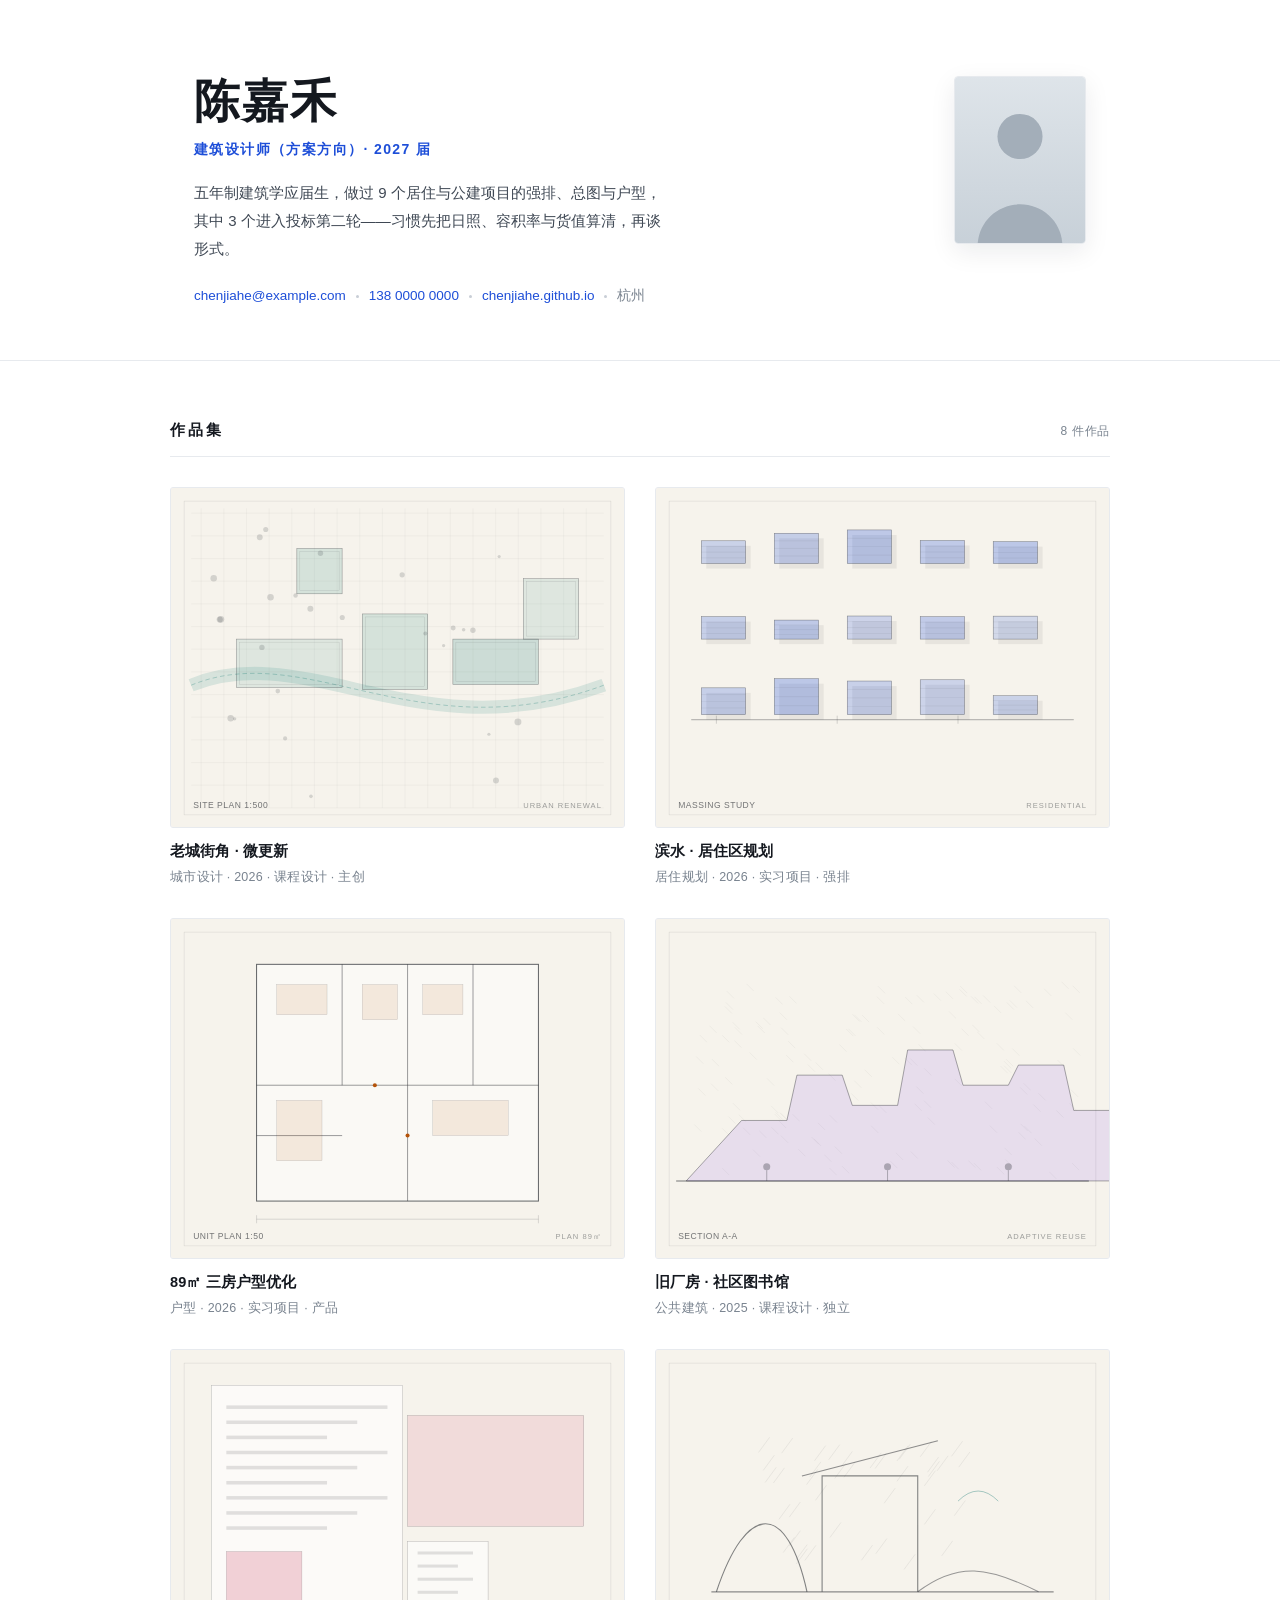
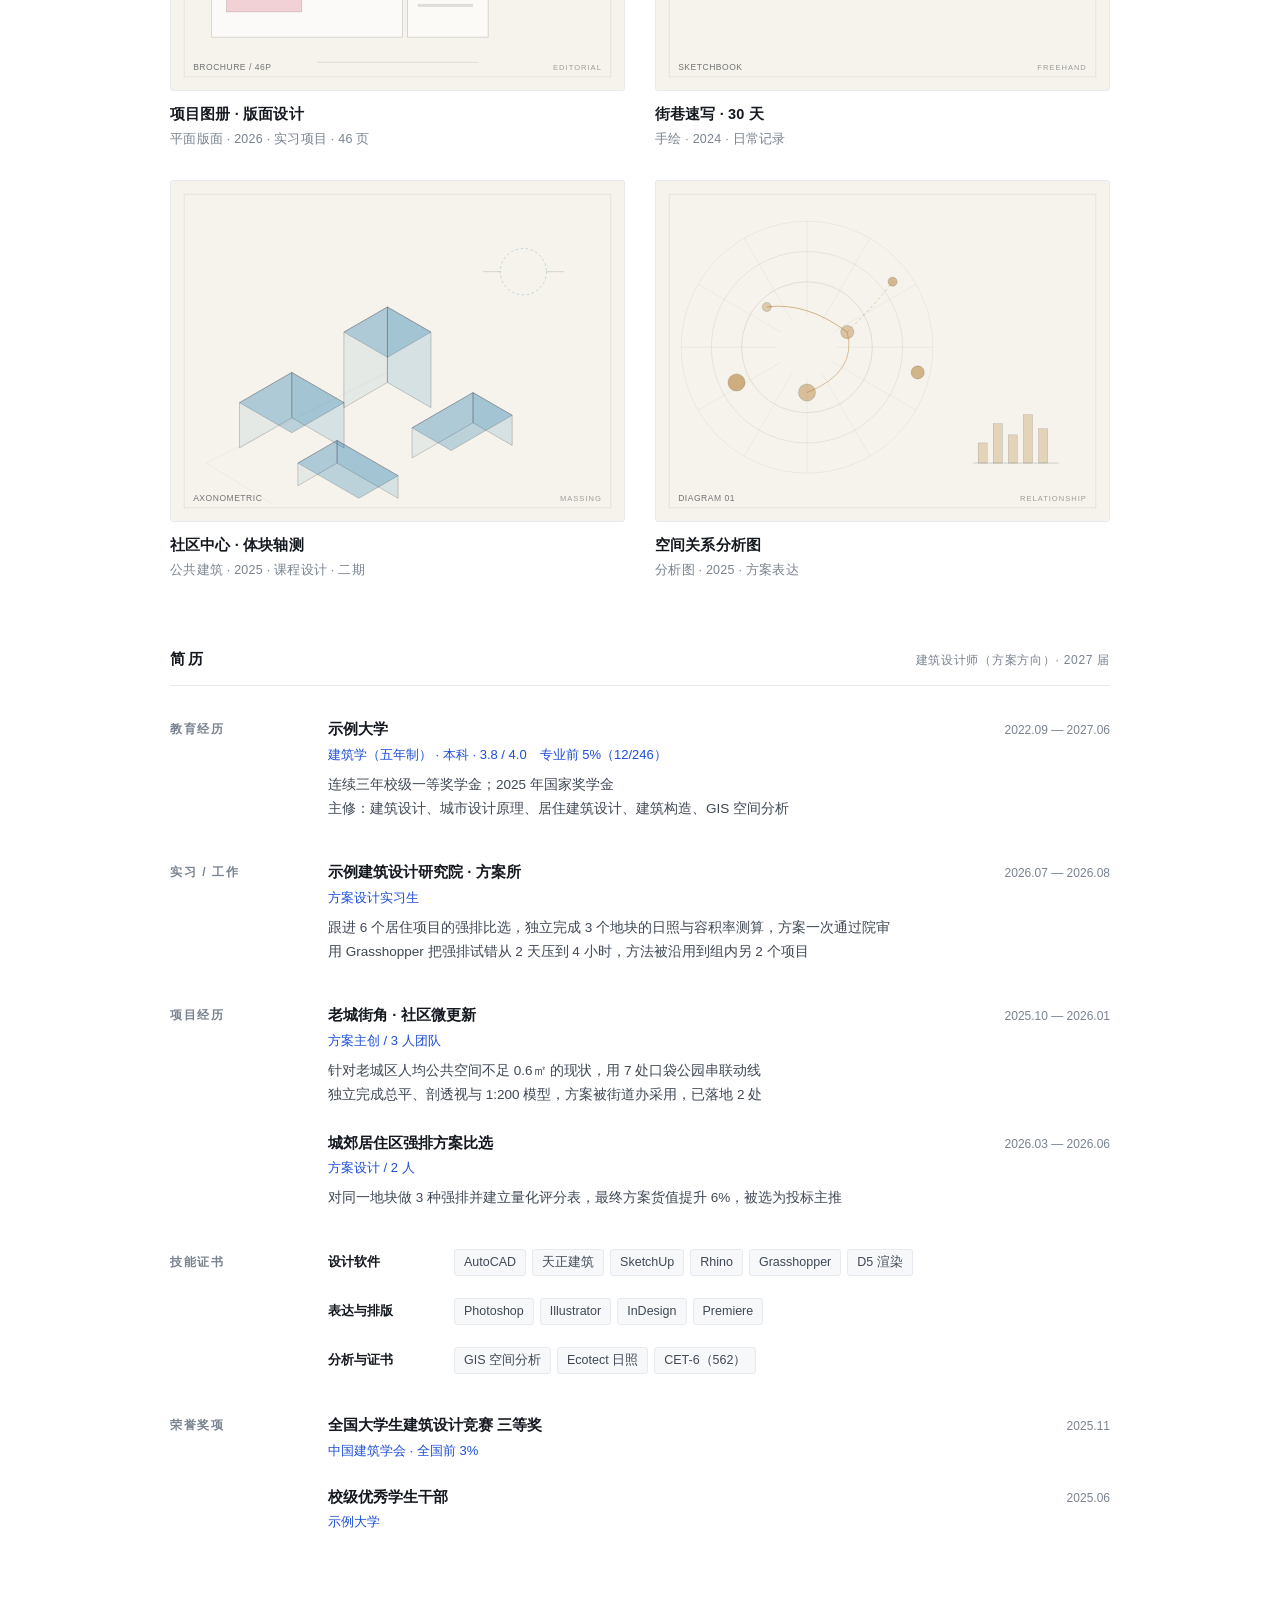
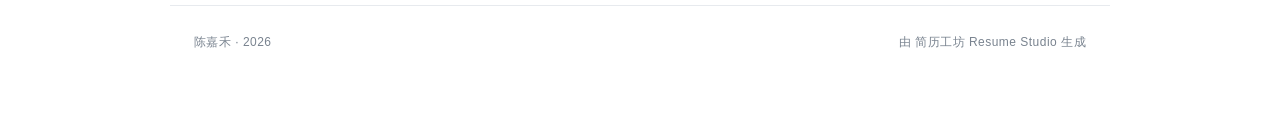
==== commit 58ef4b28: "docs: 示例补齐到 8 件作品，两页作品集刚好各 4 件 - 新增轴测体块图、空间关系分析图两种图纸母题 - 6 件 -> 8 件，避免出现 4+2 的不平衡分页 - 示例 JSON 与示例主页同" ====
--- a/samples/example-homepage.html
+++ b/samples/example-homepage.html
@@ -144,10 +144,10 @@
 <section class="sec wrap" id="works">
   <div class="sec-head">
     <h2>作品集</h2>
-    <span class="sec-meta">6 件作品</span>
+    <span class="sec-meta">8 件作品</span>
   </div>
   <div class="works cols-2">
-        <figure class="work" data-idx="wpa8ivi">
+        <figure class="work" data-idx="wanjgwm">
           <div class="work-img">
             <img src="data:image/svg+xml;charset=utf-8,%3Csvg%20xmlns%3D%22http%3A%2F%2Fwww.w3.org%2F2000%2Fsvg%22%20width%3D%22900%22%20height%3D%22675%22%20viewBox%3D%220%200%20900%20675%22%3E%3Crect%20width%3D%22900%22%20height%3D%22675%22%20fill%3D%22%23f6f3ec%22%2F%3E%3Cline%20x1%3D%2260%22%20y1%3D%2240%22%20x2%3D%2260%22%20y2%3D%22635%22%20stroke%3D%22%2322252b%22%20stroke-width%3D%220.6%22%20opacity%3D%220.1%22%2F%3E%3Cline%20x1%3D%22105%22%20y1%3D%2240%22%20x2%3D%22105%22%20y2%3D%22635%22%20stroke%3D%22%2322252b%22%20stroke-width%3D%220.6%22%20opacity%3D%220.1%22%2F%3E%3Cline%20x1%3D%22150%22%20y1%3D%2240%22%20x2%3D%22150%22%20y2%3D%22635%22%20stroke%3D%22%2322252b%22%20stroke-width%3D%220.6%22%20opacity%3D%220.1%22%2F%3E%3Cline%20x1%3D%22195%22%20y1%3D%2240%22%20x2%3D%22195%22%20y2%3D%22635%22%20stroke%3D%22%2322252b%22%20stroke-width%3D%220.6%22%20opacity%3D%220.1%22%2F%3E%3Cline%20x1%3D%22240%22%20y1%3D%2240%22%20x2%3D%22240%22%20y2%3D%22635%22%20stroke%3D%22%2322252b%22%20stroke-width%3D%220.6%22%20opacity%3D%220.1%22%2F%3E%3Cline%20x1%3D%22285%22%20y1%3D%2240%22%20x2%3D%22285%22%20y2%3D%22635%22%20stroke%3D%22%2322252b%22%20stroke-width%3D%220.6%22%20opacity%3D%220.1%22%2F%3E%3Cline%20x1%3D%22330%22%20y1%3D%2240%22%20x2%3D%22330%22%20y2%3D%22635%22%20stroke%3D%22%2322252b%22%20stroke-width%3D%220.6%22%20opacity%3D%220.1%22%2F%3E%3Cline%20x1%3D%22375%22%20y1%3D%2240%22%20x2%3D%22375%22%20y2%3D%22635%22%20stroke%3D%22%2322252b%22%20stroke-width%3D%220.6%22%20opacity%3D%220.1%22%2F%3E%3Cline%20x1%3D%22420%22%20y1%3D%2240%22%20x2%3D%22420%22%20y2%3D%22635%22%20stroke%3D%22%2322252b%22%20stroke-width%3D%220.6%22%20opacity%3D%220.1%22%2F%3E%3Cline%20x1%3D%22465%22%20y1%3D%2240%22%20x2%3D%22465%22%20y2%3D%22635%22%20stroke%3D%22%2322252b%22%20stroke-width%3D%220.6%22%20opacity%3D%220.1%22%2F%3E%3Cline%20x1%3D%22510%22%20y1%3D%2240%22%20x2%3D%22510%22%20y2%3D%22635%22%20stroke%3D%22%2322252b%22%20stroke-width%3D%220.6%22%20opacity%3D%220.1%22%2F%3E%3Cline%20x1%3D%22555%22%20y1%3D%2240%22%20x2%3D%22555%22%20y2%3D%22635%22%20stroke%3D%22%2322252b%22%20stroke-width%3D%220.6%22%20opacity%3D%220.1%22%2F%3E%3Cline%20x1%3D%22600%22%20y1%3D%2240%22%20x2%3D%22600%22%20y2%3D%22635%22%20stroke%3D%22%2322252b%22%20stroke-width%3D%220.6%22%20opacity%3D%220.1%22%2F%3E%3Cline%20x1%3D%22645%22%20y1%3D%2240%22%20x2%3D%22645%22%20y2%3D%22635%22%20stroke%3D%22%2322252b%22%20stroke-width%3D%220.6%22%20opacity%3D%220.1%22%2F%3E%3Cline%20x1%3D%22690%22%20y1%3D%2240%22%20x2%3D%22690%22%20y2%3D%22635%22%20stroke%3D%22%2322252b%22%20stroke-width%3D%220.6%22%20opacity%3D%220.1%22%2F%3E%3Cline%20x1%3D%22735%22%20y1%3D%2240%22%20x2%3D%22735%22%20y2%3D%22635%22%20stroke%3D%22%2322252b%22%20stroke-width%3D%220.6%22%20opacity%3D%220.1%22%2F%3E%3Cline%20x1%3D%22780%22%20y1%3D%2240%22%20x2%3D%22780%22%20y2%3D%22635%22%20stroke%3D%22%2322252b%22%20stroke-width%3D%220.6%22%20opacity%3D%220.1%22%2F%3E%3Cline%20x1%3D%22825%22%20y1%3D%2240%22%20x2%3D%22825%22%20y2%3D%22635%22%20stroke%3D%22%2322252b%22%20stroke-width%3D%220.6%22%20opacity%3D%220.1%22%2F%3E%3Cline%20x1%3D%2240%22%20y1%3D%2250%22%20x2%3D%22860%22%20y2%3D%2250%22%20stroke%3D%22%2322252b%22%20stroke-width%3D%220.6%22%20opacity%3D%220.1%22%2F%3E%3Cline%20x1%3D%2240%22%20y1%3D%2295%22%20x2%3D%22860%22%20y2%3D%2295%22%20stroke%3D%22%2322252b%22%20stroke-width%3D%220.6%22%20opacity%3D%220.1%22%2F%3E%3Cline%20x1%3D%2240%22%20y1%3D%22140%22%20x2%3D%22860%22%20y2%3D%22140%22%20stroke%3D%22%2322252b%22%20stroke-width%3D%220.6%22%20opacity%3D%220.1%22%2F%3E%3Cline%20x1%3D%2240%22%20y1%3D%22185%22%20x2%3D%22860%22%20y2%3D%22185%22%20stroke%3D%22%2322252b%22%20stroke-width%3D%220.6%22%20opacity%3D%220.1%22%2F%3E%3Cline%20x1%3D%2240%22%20y1%3D%22230%22%20x2%3D%22860%22%20y2%3D%22230%22%20stroke%3D%22%2322252b%22%20stroke-width%3D%220.6%22%20opacity%3D%220.1%22%2F%3E%3Cline%20x1%3D%2240%22%20y1%3D%22275%22%20x2%3D%22860%22%20y2%3D%22275%22%20stroke%3D%22%2322252b%22%20stroke-width%3D%220.6%22%20opacity%3D%220.1%22%2F%3E%3Cline%20x1%3D%2240%22%20y1%3D%22320%22%20x2%3D%22860%22%20y2%3D%22320%22%20stroke%3D%22%2322252b%22%20stroke-width%3D%220.6%22%20opacity%3D%220.1%22%2F%3E%3Cline%20x1%3D%2240%22%20y1%3D%22365%22%20x2%3D%22860%22%20y2%3D%22365%22%20stroke%3D%22%2322252b%22%20stroke-width%3D%220.6%22%20opacity%3D%220.1%22%2F%3E%3Cline%20x1%3D%2240%22%20y1%3D%22410%22%20x2%3D%22860%22%20y2%3D%22410%22%20stroke%3D%22%2322252b%22%20stroke-width%3D%220.6%22%20opacity%3D%220.1%22%2F%3E%3Cline%20x1%3D%2240%22%20y1%3D%22455%22%20x2%3D%22860%22%20y2%3D%22455%22%20stroke%3D%22%2322252b%22%20stroke-width%3D%220.6%22%20opacity%3D%220.1%22%2F%3E%3Cline%20x1%3D%2240%22%20y1%3D%22500%22%20x2%3D%22860%22%20y2%3D%22500%22%20stroke%3D%22%2322252b%22%20stroke-width%3D%220.6%22%20opacity%3D%220.1%22%2F%3E%3Cline%20x1%3D%2240%22%20y1%3D%22545%22%20x2%3D%22860%22%20y2%3D%22545%22%20stroke%3D%22%2322252b%22%20stroke-width%3D%220.6%22%20opacity%3D%220.1%22%2F%3E%3Cline%20x1%3D%2240%22%20y1%3D%22590%22%20x2%3D%22860%22%20y2%3D%22590%22%20stroke%3D%22%2322252b%22%20stroke-width%3D%220.6%22%20opacity%3D%220.1%22%2F%3E%3Cline%20x1%3D%2240%22%20y1%3D%22635%22%20x2%3D%22860%22%20y2%3D%22635%22%20stroke%3D%22%2322252b%22%20stroke-width%3D%220.6%22%20opacity%3D%220.1%22%2F%3E%3Cpath%20d%3D%22M40%20391.5%20C%20270%20297%2C%20495.00000000000006%20526.5%2C%20860%20391.5%22%20fill%3D%22none%22%20stroke%3D%22%230f766e%22%20stroke-width%3D%2226%22%20opacity%3D%22.13%22%2F%3E%3Cpath%20d%3D%22M40%20391.5%20C%20270%20297%2C%20495.00000000000006%20526.5%2C%20860%20391.5%22%20fill%3D%22none%22%20stroke%3D%22%230f766e%22%20stroke-width%3D%221.2%22%20opacity%3D%22.45%22%20stroke-dasharray%3D%229%206%22%2F%3E%3Crect%20x%3D%22130%22%20y%3D%22300%22%20width%3D%22210%22%20height%3D%2296%22%20fill%3D%22%230f766e%22%20fill-opacity%3D%220.1%22%20stroke%3D%22%2322252b%22%20stroke-width%3D%221.1%22%20stroke-opacity%3D%220.45%22%2F%3E%3Crect%20x%3D%22136%22%20y%3D%22306%22%20width%3D%22198%22%20height%3D%2284%22%20fill%3D%22none%22%20fill-opacity%3D%221%22%20stroke%3D%22%2322252b%22%20stroke-width%3D%220.7%22%20stroke-opacity%3D%220.22%22%2F%3E%3Crect%20x%3D%22380%22%20y%3D%22250%22%20width%3D%22130%22%20height%3D%22150%22%20fill%3D%22%230f766e%22%20fill-opacity%3D%220.14%22%20stroke%3D%22%2322252b%22%20stroke-width%3D%221.1%22%20stroke-opacity%3D%220.45%22%2F%3E%3Crect%20x%3D%22386%22%20y%3D%22256%22%20width%3D%22118%22%20height%3D%22138%22%20fill%3D%22none%22%20fill-opacity%3D%221%22%20stroke%3D%22%2322252b%22%20stroke-width%3D%220.7%22%20stroke-opacity%3D%220.22%22%2F%3E%3Crect%20x%3D%22560%22%20y%3D%22300%22%20width%3D%22170%22%20height%3D%2290%22%20fill%3D%22%230f766e%22%20fill-opacity%3D%220.18%22%20stroke%3D%22%2322252b%22%20stroke-width%3D%221.1%22%20stroke-opacity%3D%220.45%22%2F%3E%3Crect%20x%3D%22566%22%20y%3D%22306%22%20width%3D%22158%22%20height%3D%2278%22%20fill%3D%22none%22%20fill-opacity%3D%221%22%20stroke%3D%22%2322252b%22%20stroke-width%3D%220.7%22%20stroke-opacity%3D%220.22%22%2F%3E%3Crect%20x%3D%22700%22%20y%3D%22180%22%20width%3D%22110%22%20height%3D%22120%22%20fill%3D%22%230f766e%22%20fill-opacity%3D%220.1%22%20stroke%3D%22%2322252b%22%20stroke-width%3D%221.1%22%20stroke-opacity%3D%220.45%22%2F%3E%3Crect%20x%3D%22706%22%20y%3D%22186%22%20width%3D%2298%22%20height%3D%22108%22%20fill%3D%22none%22%20fill-opacity%3D%221%22%20stroke%3D%22%2322252b%22%20stroke-width%3D%220.7%22%20stroke-opacity%3D%220.22%22%2F%3E%3Crect%20x%3D%22250%22%20y%3D%22120%22%20width%3D%2290%22%20height%3D%2290%22%20fill%3D%22%230f766e%22%20fill-opacity%3D%220.14%22%20stroke%3D%22%2322252b%22%20stroke-width%3D%221.1%22%20stroke-opacity%3D%220.45%22%2F%3E%3Crect%20x%3D%22256%22%20y%3D%22126%22%20width%3D%2278%22%20height%3D%2278%22%20fill%3D%22none%22%20fill-opacity%3D%221%22%20stroke%3D%22%2322252b%22%20stroke-width%3D%220.7%22%20stroke-opacity%3D%220.22%22%2F%3E%3Ccircle%20cx%3D%22247.4582186434418%22%20cy%3D%22213.3511205704417%22%20r%3D%224.40529902279377%22%20fill%3D%22%2322252b%22%20opacity%3D%22.16%22%2F%3E%3Ccircle%20cx%3D%22118.53659976739436%22%20cy%3D%22456.93944450234994%22%20r%3D%226.386508100666106%22%20fill%3D%22%2322252b%22%20opacity%3D%22.16%22%2F%3E%3Ccircle%20cx%3D%22126.40396250411868%22%20cy%3D%22458.33359457203187%22%20r%3D%223.414578279480338%22%20fill%3D%22%2322252b%22%20opacity%3D%22.16%22%2F%3E%3Ccircle%20cx%3D%22226.71016072388738%22%20cy%3D%22497.1777318511158%22%20r%3D%224.081997863017023%22%20fill%3D%22%2322252b%22%20opacity%3D%22.16%22%2F%3E%3Ccircle%20cx%3D%22340.2560086827725%22%20cy%3D%22257.08598649012856%22%20r%3D%225.073370855301619%22%20fill%3D%22%2322252b%22%20opacity%3D%22.16%22%2F%3E%3Ccircle%20cx%3D%22560.6025995174423%22%20cy%3D%22277.79821556294337%22%20r%3D%224.915514473803341%22%20fill%3D%22%2322252b%22%20opacity%3D%22.16%22%2F%3E%3Ccircle%20cx%3D%22581.3869826495647%22%20cy%3D%22281.59284742665477%22%20r%3D%223.507247405126691%22%20fill%3D%22%2322252b%22%20opacity%3D%22.16%22%2F%3E%3Ccircle%20cx%3D%22631.6016273153946%22%20cy%3D%22488.9439713722095%22%20r%3D%223.143899473361671%22%20fill%3D%22%2322252b%22%20opacity%3D%22.16%22%2F%3E%3Ccircle%20cx%3D%22296.95799921639264%22%20cy%3D%22129.5732949336525%22%20r%3D%225.304628200829029%22%20fill%3D%22%2322252b%22%20opacity%3D%22.16%22%2F%3E%3Ccircle%20cx%3D%2299.05008204746991%22%20cy%3D%22260.62046338571236%22%20r%3D%226.696106866933405%22%20fill%3D%22%2322252b%22%20opacity%3D%22.16%22%2F%3E%3Ccircle%20cx%3D%22689.2560725100338%22%20cy%3D%22464.3159224523697%22%20r%3D%226.869100941345096%22%20fill%3D%22%2322252b%22%20opacity%3D%22.16%22%2F%3E%3Ccircle%20cx%3D%2296.78954565431923%22%20cy%3D%22261.0902145691216%22%20r%3D%226.102150573395193%22%20fill%3D%22%2322252b%22%20opacity%3D%22.16%22%2F%3E%3Ccircle%20cx%3D%2284.85324225388467%22%20cy%3D%22178.96614710683934%22%20r%3D%226.438059363514185%22%20fill%3D%22%2322252b%22%20opacity%3D%22.16%22%2F%3E%3Ccircle%20cx%3D%22197.73344131652266%22%20cy%3D%22216.92297955276445%22%20r%3D%226.485101190395653%22%20fill%3D%22%2322252b%22%20opacity%3D%22.16%22%2F%3E%3Ccircle%20cx%3D%22645.6269671395421%22%20cy%3D%22580.5693405785132%22%20r%3D%225.901939997449517%22%20fill%3D%22%2322252b%22%20opacity%3D%22.16%22%2F%3E%3Ccircle%20cx%3D%22180.6126770703122%22%20cy%3D%22316.4622840145603%22%20r%3D%225.373456294648349%22%20fill%3D%22%2322252b%22%20opacity%3D%22.16%22%2F%3E%3Ccircle%20cx%3D%22505.2086798194796%22%20cy%3D%22289.05101747601293%22%20r%3D%224.015365660190582%22%20fill%3D%22%2322252b%22%20opacity%3D%22.16%22%2F%3E%3Ccircle%20cx%3D%22541.6111209662631%22%20cy%3D%22312.78071833541617%22%20r%3D%223.188864746131003%22%20fill%3D%22%2322252b%22%20opacity%3D%22.16%22%2F%3E%3Ccircle%20cx%3D%22651.9859918020666%22%20cy%3D%22136.23234780156054%22%20r%3D%223.142285531386733%22%20fill%3D%22%2322252b%22%20opacity%3D%22.16%22%2F%3E%3Ccircle%20cx%3D%22599.8386616772041%22%20cy%3D%22282.3282091598958%22%20r%3D%225.330591714940965%22%20fill%3D%22%2322252b%22%20opacity%3D%22.16%22%2F%3E%3Ccircle%20cx%3D%22278.12388028018177%22%20cy%3D%22612.1228148031514%22%20r%3D%223.5717329047620296%22%20fill%3D%22%2322252b%22%20opacity%3D%22.16%22%2F%3E%3Ccircle%20cx%3D%22188.22632721159607%22%20cy%3D%2282.36714093247429%22%20r%3D%225.063267399556935%22%20fill%3D%22%2322252b%22%20opacity%3D%22.16%22%2F%3E%3Ccircle%20cx%3D%22276.9412826746702%22%20cy%3D%22239.7894566890318%22%20r%3D%225.929102959111333%22%20fill%3D%22%2322252b%22%20opacity%3D%22.16%22%2F%3E%3Ccircle%20cx%3D%22459.2209031386301%22%20cy%3D%22172.37316041719168%22%20r%3D%225.168368655256927%22%20fill%3D%22%2322252b%22%20opacity%3D%22.16%22%2F%3E%3Ccircle%20cx%3D%22212.13186842389405%22%20cy%3D%22403.2613103685435%22%20r%3D%224.539884142577648%22%20fill%3D%22%2322252b%22%20opacity%3D%22.16%22%2F%3E%3Ccircle%20cx%3D%22176.3557104812935%22%20cy%3D%2297.79827064601704%22%20r%3D%225.792539001442492%22%20fill%3D%22%2322252b%22%20opacity%3D%22.16%22%2F%3E%3Crect%20x%3D%2226%22%20y%3D%2226%22%20width%3D%22848%22%20height%3D%22623%22%20fill%3D%22none%22%20stroke%3D%22%2322252b%22%20stroke-width%3D%22.8%22%20stroke-opacity%3D%22.18%22%2F%3E%3Ctext%20x%3D%22856%22%20y%3D%22635%22%20font-family%3D%22PingFang%20SC%2CMicrosoft%20YaHei%2CHelvetica%2Csans-serif%22%20font-size%3D%2215%22%20fill%3D%22%2322252b%22%20fill-opacity%3D%22.42%22%20text-anchor%3D%22end%22%20letter-spacing%3D%222%22%3EURBAN%20RENEWAL%3C%2Ftext%3E%3Ctext%20x%3D%2244%22%20y%3D%22635%22%20font-family%3D%22PingFang%20SC%2CMicrosoft%20YaHei%2CHelvetica%2Csans-serif%22%20font-size%3D%2217%22%20fill%3D%22%2322252b%22%20fill-opacity%3D%22.62%22%20letter-spacing%3D%221%22%3ESITE%20PLAN%20%201%3A500%3C%2Ftext%3E%3C%2Fsvg%3E" alt="老城街角 · 微更新" loading="lazy">
             
@@ -158,7 +158,7 @@
           </figcaption>
           
         </figure>
-        <figure class="work" data-idx="wiceysb">
+        <figure class="work" data-idx="w1s0tjd">
           <div class="work-img">
             <img src="data:image/svg+xml;charset=utf-8,%3Csvg%20xmlns%3D%22http%3A%2F%2Fwww.w3.org%2F2000%2Fsvg%22%20width%3D%22900%22%20height%3D%22675%22%20viewBox%3D%220%200%20900%20675%22%3E%3Crect%20width%3D%22900%22%20height%3D%22675%22%20fill%3D%22%23f6f3ec%22%2F%3E%3Crect%20x%3D%22100%22%20y%3D%22114.73084278125316%22%20width%3D%2288%22%20height%3D%2245.26915721874684%22%20fill%3D%22%2322252b%22%20opacity%3D%22.07%22%2F%3E%3Crect%20x%3D%2290%22%20y%3D%22104.73084278125316%22%20width%3D%2288%22%20height%3D%2245.26915721874684%22%20fill%3D%22%231d4ed8%22%20fill-opacity%3D%220.20377042087726294%22%20stroke%3D%22%2322252b%22%20stroke-width%3D%221.1%22%20stroke-opacity%3D%220.5%22%2F%3E%3Cline%20x1%3D%2290%22%20y1%3D%22116.04813208593987%22%20x2%3D%22178%22%20y2%3D%22116.04813208593987%22%20stroke%3D%22%2322252b%22%20stroke-width%3D%220.6%22%20opacity%3D%220.18%22%2F%3E%3Cline%20x1%3D%2290%22%20y1%3D%22127.36542139062658%22%20x2%3D%22178%22%20y2%3D%22127.36542139062658%22%20stroke%3D%22%2322252b%22%20stroke-width%3D%220.6%22%20opacity%3D%220.18%22%2F%3E%3Cline%20x1%3D%2290%22%20y1%3D%22138.6827106953133%22%20x2%3D%22178%22%20y2%3D%22138.6827106953133%22%20stroke%3D%22%2322252b%22%20stroke-width%3D%220.6%22%20opacity%3D%220.18%22%2F%3E%3Crect%20x%3D%22245%22%20y%3D%2299.88009490631521%22%20width%3D%2288%22%20height%3D%2260.11990509368479%22%20fill%3D%22%2322252b%22%20opacity%3D%22.07%22%2F%3E%3Crect%20x%3D%22235%22%20y%3D%2289.88009490631521%22%20width%3D%2288%22%20height%3D%2260.11990509368479%22%20fill%3D%22%231d4ed8%22%20fill-opacity%3D%220.22230919764377177%22%20stroke%3D%22%2322252b%22%20stroke-width%3D%221.1%22%20stroke-opacity%3D%220.5%22%2F%3E%3Cline%20x1%3D%22235%22%20y1%3D%22104.9100711797364%22%20x2%3D%22323%22%20y2%3D%22104.9100711797364%22%20stroke%3D%22%2322252b%22%20stroke-width%3D%220.6%22%20opacity%3D%220.18%22%2F%3E%3Cline%20x1%3D%22235%22%20y1%3D%22119.9400474531576%22%20x2%3D%22323%22%20y2%3D%22119.9400474531576%22%20stroke%3D%22%2322252b%22%20stroke-width%3D%220.6%22%20opacity%3D%220.18%22%2F%3E%3Cline%20x1%3D%22235%22%20y1%3D%22134.9700237265788%22%20x2%3D%22323%22%20y2%3D%22134.9700237265788%22%20stroke%3D%22%2322252b%22%20stroke-width%3D%220.6%22%20opacity%3D%220.18%22%2F%3E%3Crect%20x%3D%22390%22%20y%3D%2293.21114022191614%22%20width%3D%2288%22%20height%3D%2266.78885977808386%22%20fill%3D%22%2322252b%22%20opacity%3D%22.07%22%2F%3E%3Crect%20x%3D%22380%22%20y%3D%2283.21114022191614%22%20width%3D%2288%22%20height%3D%2266.78885977808386%22%20fill%3D%22%231d4ed8%22%20fill-opacity%3D%220.25829889162443576%22%20stroke%3D%22%2322252b%22%20stroke-width%3D%221.1%22%20stroke-opacity%3D%220.5%22%2F%3E%3Cline%20x1%3D%22380%22%20y1%3D%2299.9083551664371%22%20x2%3D%22468%22%20y2%3D%2299.9083551664371%22%20stroke%3D%22%2322252b%22%20stroke-width%3D%220.6%22%20opacity%3D%220.18%22%2F%3E%3Cline%20x1%3D%22380%22%20y1%3D%22116.60557011095807%22%20x2%3D%22468%22%20y2%3D%22116.60557011095807%22%20stroke%3D%22%2322252b%22%20stroke-width%3D%220.6%22%20opacity%3D%220.18%22%2F%3E%3Cline%20x1%3D%22380%22%20y1%3D%22133.30278505547903%22%20x2%3D%22468%22%20y2%3D%22133.30278505547903%22%20stroke%3D%22%2322252b%22%20stroke-width%3D%220.6%22%20opacity%3D%220.18%22%2F%3E%3Crect%20x%3D%22535%22%20y%3D%22114.15142706036568%22%20width%3D%2288%22%20height%3D%2245.84857293963432%22%20fill%3D%22%2322252b%22%20opacity%3D%22.07%22%2F%3E%3Crect%20x%3D%22525%22%20y%3D%22104.15142706036568%22%20width%3D%2288%22%20height%3D%2245.84857293963432%22%20fill%3D%22%231d4ed8%22%20fill-opacity%3D%220.24538644758053124%22%20stroke%3D%22%2322252b%22%20stroke-width%3D%221.1%22%20stroke-opacity%3D%220.5%22%2F%3E%3Cline%20x1%3D%22525%22%20y1%3D%22115.61357029527426%22%20x2%3D%22613%22%20y2%3D%22115.61357029527426%22%20stroke%3D%22%2322252b%22%20stroke-width%3D%220.6%22%20opacity%3D%220.18%22%2F%3E%3Cline%20x1%3D%22525%22%20y1%3D%22127.07571353018284%22%20x2%3D%22613%22%20y2%3D%22127.07571353018284%22%20stroke%3D%22%2322252b%22%20stroke-width%3D%220.6%22%20opacity%3D%220.18%22%2F%3E%3Cline%20x1%3D%22525%22%20y1%3D%22138.53785676509142%22%20x2%3D%22613%22%20y2%3D%22138.53785676509142%22%20stroke%3D%22%2322252b%22%20stroke-width%3D%220.6%22%20opacity%3D%220.18%22%2F%3E%3Crect%20x%3D%22680%22%20y%3D%22116.42159614060074%22%20width%3D%2288%22%20height%3D%2243.57840385939926%22%20fill%3D%22%2322252b%22%20opacity%3D%22.07%22%2F%3E%3Crect%20x%3D%22670%22%20y%3D%22106.42159614060074%22%20width%3D%2288%22%20height%3D%2243.57840385939926%22%20fill%3D%22%231d4ed8%22%20fill-opacity%3D%220.2683735477458686%22%20stroke%3D%22%2322252b%22%20stroke-width%3D%221.1%22%20stroke-opacity%3D%220.5%22%2F%3E%3Cline%20x1%3D%22670%22%20y1%3D%22117.31619710545056%22%20x2%3D%22758%22%20y2%3D%22117.31619710545056%22%20stroke%3D%22%2322252b%22%20stroke-width%3D%220.6%22%20opacity%3D%220.18%22%2F%3E%3Cline%20x1%3D%22670%22%20y1%3D%22128.21079807030037%22%20x2%3D%22758%22%20y2%3D%22128.21079807030037%22%20stroke%3D%22%2322252b%22%20stroke-width%3D%220.6%22%20opacity%3D%220.18%22%2F%3E%3Cline%20x1%3D%22670%22%20y1%3D%22139.10539903515019%22%20x2%3D%22758%22%20y2%3D%22139.10539903515019%22%20stroke%3D%22%2322252b%22%20stroke-width%3D%220.6%22%20opacity%3D%220.18%22%2F%3E%3Crect%20x%3D%22100%22%20y%3D%22265.3088913653046%22%20width%3D%2288%22%20height%3D%2244.69110863469541%22%20fill%3D%22%2322252b%22%20opacity%3D%22.07%22%2F%3E%3Crect%20x%3D%2290%22%20y%3D%22255.3088913653046%22%20width%3D%2288%22%20height%3D%2244.69110863469541%22%20fill%3D%22%231d4ed8%22%20fill-opacity%3D%220.21858946033753454%22%20stroke%3D%22%2322252b%22%20stroke-width%3D%221.1%22%20stroke-opacity%3D%220.5%22%2F%3E%3Cline%20x1%3D%2290%22%20y1%3D%22266.48166852397844%22%20x2%3D%22178%22%20y2%3D%22266.48166852397844%22%20stroke%3D%22%2322252b%22%20stroke-width%3D%220.6%22%20opacity%3D%220.18%22%2F%3E%3Cline%20x1%3D%2290%22%20y1%3D%22277.6544456826523%22%20x2%3D%22178%22%20y2%3D%22277.6544456826523%22%20stroke%3D%22%2322252b%22%20stroke-width%3D%220.6%22%20opacity%3D%220.18%22%2F%3E%3Cline%20x1%3D%2290%22%20y1%3D%22288.82722284132615%22%20x2%3D%22178%22%20y2%3D%22288.82722284132615%22%20stroke%3D%22%2322252b%22%20stroke-width%3D%220.6%22%20opacity%3D%220.18%22%2F%3E%3Crect%20x%3D%22245%22%20y%3D%22272.2446782840416%22%20width%3D%2288%22%20height%3D%2237.75532171595842%22%20fill%3D%22%2322252b%22%20opacity%3D%22.07%22%2F%3E%3Crect%20x%3D%22235%22%20y%3D%22262.2446782840416%22%20width%3D%2288%22%20height%3D%2237.75532171595842%22%20fill%3D%22%231d4ed8%22%20fill-opacity%3D%220.25323056287132206%22%20stroke%3D%22%2322252b%22%20stroke-width%3D%221.1%22%20stroke-opacity%3D%220.5%22%2F%3E%3Cline%20x1%3D%22235%22%20y1%3D%22271.6835087130312%22%20x2%3D%22323%22%20y2%3D%22271.6835087130312%22%20stroke%3D%22%2322252b%22%20stroke-width%3D%220.6%22%20opacity%3D%220.18%22%2F%3E%3Cline%20x1%3D%22235%22%20y1%3D%22281.1223391420208%22%20x2%3D%22323%22%20y2%3D%22281.1223391420208%22%20stroke%3D%22%2322252b%22%20stroke-width%3D%220.6%22%20opacity%3D%220.18%22%2F%3E%3Cline%20x1%3D%22235%22%20y1%3D%22290.5611695710104%22%20x2%3D%22323%22%20y2%3D%22290.5611695710104%22%20stroke%3D%22%2322252b%22%20stroke-width%3D%220.6%22%20opacity%3D%220.18%22%2F%3E%3Crect%20x%3D%22390%22%20y%3D%22264.1199081130326%22%20width%3D%2288%22%20height%3D%2245.88009188696742%22%20fill%3D%22%2322252b%22%20opacity%3D%22.07%22%2F%3E%3Crect%20x%3D%22380%22%20y%3D%22254.11990811303258%22%20width%3D%2288%22%20height%3D%2245.88009188696742%22%20fill%3D%22%231d4ed8%22%20fill-opacity%3D%220.18819290746934714%22%20stroke%3D%22%2322252b%22%20stroke-width%3D%221.1%22%20stroke-opacity%3D%220.5%22%2F%3E%3Cline%20x1%3D%22380%22%20y1%3D%22265.58993108477443%22%20x2%3D%22468%22%20y2%3D%22265.58993108477443%22%20stroke%3D%22%2322252b%22%20stroke-width%3D%220.6%22%20opacity%3D%220.18%22%2F%3E%3Cline%20x1%3D%22380%22%20y1%3D%22277.0599540565163%22%20x2%3D%22468%22%20y2%3D%22277.0599540565163%22%20stroke%3D%22%2322252b%22%20stroke-width%3D%220.6%22%20opacity%3D%220.18%22%2F%3E%3Cline%20x1%3D%22380%22%20y1%3D%22288.52997702825814%22%20x2%3D%22468%22%20y2%3D%22288.52997702825814%22%20stroke%3D%22%2322252b%22%20stroke-width%3D%220.6%22%20opacity%3D%220.18%22%2F%3E%3Crect%20x%3D%22535%22%20y%3D%22265.40713082719594%22%20width%3D%2288%22%20height%3D%2244.59286917280406%22%20fill%3D%22%2322252b%22%20opacity%3D%22.07%22%2F%3E%3Crect%20x%3D%22525%22%20y%3D%22255.40713082719594%22%20width%3D%2288%22%20height%3D%2244.59286917280406%22%20fill%3D%22%231d4ed8%22%20fill-opacity%3D%220.23935388284735382%22%20stroke%3D%22%2322252b%22%20stroke-width%3D%221.1%22%20stroke-opacity%3D%220.5%22%2F%3E%3Cline%20x1%3D%22525%22%20y1%3D%22266.55534812039696%22%20x2%3D%22613%22%20y2%3D%22266.55534812039696%22%20stroke%3D%22%2322252b%22%20stroke-width%3D%220.6%22%20opacity%3D%220.18%22%2F%3E%3Cline%20x1%3D%22525%22%20y1%3D%22277.70356541359797%22%20x2%3D%22613%22%20y2%3D%22277.70356541359797%22%20stroke%3D%22%2322252b%22%20stroke-width%3D%220.6%22%20opacity%3D%220.18%22%2F%3E%3Cline%20x1%3D%22525%22%20y1%3D%22288.851782706799%22%20x2%3D%22613%22%20y2%3D%22288.851782706799%22%20stroke%3D%22%2322252b%22%20stroke-width%3D%220.6%22%20opacity%3D%220.18%22%2F%3E%3Crect%20x%3D%22680%22%20y%3D%22264.4330514650792%22%20width%3D%2288%22%20height%3D%2245.56694853492081%22%20fill%3D%22%2322252b%22%20opacity%3D%22.07%22%2F%3E%3Crect%20x%3D%22670%22%20y%3D%22254.4330514650792%22%20width%3D%2288%22%20height%3D%2245.56694853492081%22%20fill%3D%22%231d4ed8%22%20fill-opacity%3D%220.16487621516920625%22%20stroke%3D%22%2322252b%22%20stroke-width%3D%221.1%22%20stroke-opacity%3D%220.5%22%2F%3E%3Cline%20x1%3D%22670%22%20y1%3D%22265.8247885988094%22%20x2%3D%22758%22%20y2%3D%22265.8247885988094%22%20stroke%3D%22%2322252b%22%20stroke-width%3D%220.6%22%20opacity%3D%220.18%22%2F%3E%3Cline%20x1%3D%22670%22%20y1%3D%22277.2165257325396%22%20x2%3D%22758%22%20y2%3D%22277.2165257325396%22%20stroke%3D%22%2322252b%22%20stroke-width%3D%220.6%22%20opacity%3D%220.18%22%2F%3E%3Cline%20x1%3D%22670%22%20y1%3D%22288.6082628662698%22%20x2%3D%22758%22%20y2%3D%22288.6082628662698%22%20stroke%3D%22%2322252b%22%20stroke-width%3D%220.6%22%20opacity%3D%220.18%22%2F%3E%3Crect%20x%3D%22100%22%20y%3D%22406.68663941230625%22%20width%3D%2288%22%20height%3D%2253.31336058769375%22%20fill%3D%22%2322252b%22%20opacity%3D%22.07%22%2F%3E%3Crect%20x%3D%2290%22%20y%3D%22396.68663941230625%22%20width%3D%2288%22%20height%3D%2253.31336058769375%22%20fill%3D%22%231d4ed8%22%20fill-opacity%3D%220.21841223745606841%22%20stroke%3D%22%2322252b%22%20stroke-width%3D%221.1%22%20stroke-opacity%3D%220.5%22%2F%3E%3Cline%20x1%3D%2290%22%20y1%3D%22410.0149795592297%22%20x2%3D%22178%22%20y2%3D%22410.0149795592297%22%20stroke%3D%22%2322252b%22%20stroke-width%3D%220.6%22%20opacity%3D%220.18%22%2F%3E%3Cline%20x1%3D%2290%22%20y1%3D%22423.3433197061531%22%20x2%3D%22178%22%20y2%3D%22423.3433197061531%22%20stroke%3D%22%2322252b%22%20stroke-width%3D%220.6%22%20opacity%3D%220.18%22%2F%3E%3Cline%20x1%3D%2290%22%20y1%3D%22436.67165985307656%22%20x2%3D%22178%22%20y2%3D%22436.67165985307656%22%20stroke%3D%22%2322252b%22%20stroke-width%3D%220.6%22%20opacity%3D%220.18%22%2F%3E%3Crect%20x%3D%22245%22%20y%3D%22388.47944105416536%22%20width%3D%2288%22%20height%3D%2271.52055894583464%22%20fill%3D%22%2322252b%22%20opacity%3D%22.07%22%2F%3E%3Crect%20x%3D%22235%22%20y%3D%22378.47944105416536%22%20width%3D%2288%22%20height%3D%2271.52055894583464%22%20fill%3D%22%231d4ed8%22%20fill-opacity%3D%220.26757854473777115%22%20stroke%3D%22%2322252b%22%20stroke-width%3D%221.1%22%20stroke-opacity%3D%220.5%22%2F%3E%3Cline%20x1%3D%22235%22%20y1%3D%22396.359580790624%22%20x2%3D%22323%22%20y2%3D%22396.359580790624%22%20stroke%3D%22%2322252b%22%20stroke-width%3D%220.6%22%20opacity%3D%220.18%22%2F%3E%3Cline%20x1%3D%22235%22%20y1%3D%22414.2397205270827%22%20x2%3D%22323%22%20y2%3D%22414.2397205270827%22%20stroke%3D%22%2322252b%22%20stroke-width%3D%220.6%22%20opacity%3D%220.18%22%2F%3E%3Cline%20x1%3D%22235%22%20y1%3D%22432.11986026354134%22%20x2%3D%22323%22%20y2%3D%22432.11986026354134%22%20stroke%3D%22%2322252b%22%20stroke-width%3D%220.6%22%20opacity%3D%220.18%22%2F%3E%3Crect%20x%3D%22390%22%20y%3D%22393.2220118129626%22%20width%3D%2288%22%20height%3D%2266.77798818703741%22%20fill%3D%22%2322252b%22%20opacity%3D%22.07%22%2F%3E%3Crect%20x%3D%22380%22%20y%3D%22383.2220118129626%22%20width%3D%2288%22%20height%3D%2266.77798818703741%22%20fill%3D%22%231d4ed8%22%20fill-opacity%3D%220.21125083963386715%22%20stroke%3D%22%2322252b%22%20stroke-width%3D%221.1%22%20stroke-opacity%3D%220.5%22%2F%3E%3Cline%20x1%3D%22380%22%20y1%3D%22399.91650885972194%22%20x2%3D%22468%22%20y2%3D%22399.91650885972194%22%20stroke%3D%22%2322252b%22%20stroke-width%3D%220.6%22%20opacity%3D%220.18%22%2F%3E%3Cline%20x1%3D%22380%22%20y1%3D%22416.6110059064813%22%20x2%3D%22468%22%20y2%3D%22416.6110059064813%22%20stroke%3D%22%2322252b%22%20stroke-width%3D%220.6%22%20opacity%3D%220.18%22%2F%3E%3Cline%20x1%3D%22380%22%20y1%3D%22433.30550295324065%22%20x2%3D%22468%22%20y2%3D%22433.30550295324065%22%20stroke%3D%22%2322252b%22%20stroke-width%3D%220.6%22%20opacity%3D%220.18%22%2F%3E%3Crect%20x%3D%22535%22%20y%3D%22390.66827421076596%22%20width%3D%2288%22%20height%3D%2269.33172578923404%22%20fill%3D%22%2322252b%22%20opacity%3D%22.07%22%2F%3E%3Crect%20x%3D%22525%22%20y%3D%22380.66827421076596%22%20width%3D%2288%22%20height%3D%2269.33172578923404%22%20fill%3D%22%231d4ed8%22%20fill-opacity%3D%220.19059596055187286%22%20stroke%3D%22%2322252b%22%20stroke-width%3D%221.1%22%20stroke-opacity%3D%220.5%22%2F%3E%3Cline%20x1%3D%22525%22%20y1%3D%22398.00120565807447%22%20x2%3D%22613%22%20y2%3D%22398.00120565807447%22%20stroke%3D%22%2322252b%22%20stroke-width%3D%220.6%22%20opacity%3D%220.18%22%2F%3E%3Cline%20x1%3D%22525%22%20y1%3D%22415.334137105383%22%20x2%3D%22613%22%20y2%3D%22415.334137105383%22%20stroke%3D%22%2322252b%22%20stroke-width%3D%220.6%22%20opacity%3D%220.18%22%2F%3E%3Cline%20x1%3D%22525%22%20y1%3D%22432.6670685526915%22%20x2%3D%22613%22%20y2%3D%22432.6670685526915%22%20stroke%3D%22%2322252b%22%20stroke-width%3D%220.6%22%20opacity%3D%220.18%22%2F%3E%3Crect%20x%3D%22680%22%20y%3D%22422.3331242231652%22%20width%3D%2288%22%20height%3D%2237.666875776834786%22%20fill%3D%22%2322252b%22%20opacity%3D%22.07%22%2F%3E%3Crect%20x%3D%22670%22%20y%3D%22412.3331242231652%22%20width%3D%2288%22%20height%3D%2237.666875776834786%22%20fill%3D%22%231d4ed8%22%20fill-opacity%3D%220.1998127721901983%22%20stroke%3D%22%2322252b%22%20stroke-width%3D%221.1%22%20stroke-opacity%3D%220.5%22%2F%3E%3Cline%20x1%3D%22670%22%20y1%3D%22421.7498431673739%22%20x2%3D%22758%22%20y2%3D%22421.7498431673739%22%20stroke%3D%22%2322252b%22%20stroke-width%3D%220.6%22%20opacity%3D%220.18%22%2F%3E%3Cline%20x1%3D%22670%22%20y1%3D%22431.1665621115826%22%20x2%3D%22758%22%20y2%3D%22431.1665621115826%22%20stroke%3D%22%2322252b%22%20stroke-width%3D%220.6%22%20opacity%3D%220.18%22%2F%3E%3Cline%20x1%3D%22670%22%20y1%3D%22440.5832810557913%22%20x2%3D%22758%22%20y2%3D%22440.5832810557913%22%20stroke%3D%22%2322252b%22%20stroke-width%3D%220.6%22%20opacity%3D%220.18%22%2F%3E%3Cline%20x1%3D%2270%22%20y1%3D%22460%22%20x2%3D%22830%22%20y2%3D%22460%22%20stroke%3D%22%2322252b%22%20stroke-width%3D%221.4%22%20opacity%3D%220.5%22%2F%3E%3Cline%20x1%3D%22120%22%20y1%3D%22452%22%20x2%3D%22120%22%20y2%3D%22468%22%20stroke%3D%22%2322252b%22%20stroke-width%3D%221%22%20opacity%3D%220.35%22%2F%3E%3Cline%20x1%3D%22360%22%20y1%3D%22452%22%20x2%3D%22360%22%20y2%3D%22468%22%20stroke%3D%22%2322252b%22%20stroke-width%3D%221%22%20opacity%3D%220.35%22%2F%3E%3Cline%20x1%3D%22600%22%20y1%3D%22452%22%20x2%3D%22600%22%20y2%3D%22468%22%20stroke%3D%22%2322252b%22%20stroke-width%3D%221%22%20opacity%3D%220.35%22%2F%3E%3Crect%20x%3D%2226%22%20y%3D%2226%22%20width%3D%22848%22%20height%3D%22623%22%20fill%3D%22none%22%20stroke%3D%22%2322252b%22%20stroke-width%3D%22.8%22%20stroke-opacity%3D%22.18%22%2F%3E%3Ctext%20x%3D%22856%22%20y%3D%22635%22%20font-family%3D%22PingFang%20SC%2CMicrosoft%20YaHei%2CHelvetica%2Csans-serif%22%20font-size%3D%2215%22%20fill%3D%22%2322252b%22%20fill-opacity%3D%22.42%22%20text-anchor%3D%22end%22%20letter-spacing%3D%222%22%3ERESIDENTIAL%3C%2Ftext%3E%3Ctext%20x%3D%2244%22%20y%3D%22635%22%20font-family%3D%22PingFang%20SC%2CMicrosoft%20YaHei%2CHelvetica%2Csans-serif%22%20font-size%3D%2217%22%20fill%3D%22%2322252b%22%20fill-opacity%3D%22.62%22%20letter-spacing%3D%221%22%3EMASSING%20STUDY%3C%2Ftext%3E%3C%2Fsvg%3E" alt="滨水 · 居住区规划" loading="lazy">
             
@@ -169,7 +169,7 @@
           </figcaption>
           
         </figure>
-        <figure class="work" data-idx="wwjk79s">
+        <figure class="work" data-idx="wz5cz5u">
           <div class="work-img">
             <img src="data:image/svg+xml;charset=utf-8,%3Csvg%20xmlns%3D%22http%3A%2F%2Fwww.w3.org%2F2000%2Fsvg%22%20width%3D%22900%22%20height%3D%22675%22%20viewBox%3D%220%200%20900%20675%22%3E%3Crect%20width%3D%22900%22%20height%3D%22675%22%20fill%3D%22%23f6f3ec%22%2F%3E%3Crect%20x%3D%22170%22%20y%3D%2290%22%20width%3D%22560%22%20height%3D%22470%22%20fill%3D%22%23fff%22%20fill-opacity%3D%220.5%22%20stroke%3D%22%2322252b%22%20stroke-width%3D%222%22%20stroke-opacity%3D%220.7%22%2F%3E%3Cline%20x1%3D%22340%22%20y1%3D%2290%22%20x2%3D%22340%22%20y2%3D%22330%22%20stroke%3D%22%2322252b%22%20stroke-width%3D%221.6%22%20opacity%3D%220.55%22%2F%3E%3Cline%20x1%3D%22470%22%20y1%3D%2290%22%20x2%3D%22470%22%20y2%3D%22330%22%20stroke%3D%22%2322252b%22%20stroke-width%3D%221.6%22%20opacity%3D%220.55%22%2F%3E%3Cline%20x1%3D%22600%22%20y1%3D%2290%22%20x2%3D%22600%22%20y2%3D%22330%22%20stroke%3D%22%2322252b%22%20stroke-width%3D%221.6%22%20opacity%3D%220.55%22%2F%3E%3Cline%20x1%3D%22170%22%20y1%3D%22330%22%20x2%3D%22730%22%20y2%3D%22330%22%20stroke%3D%22%2322252b%22%20stroke-width%3D%221.6%22%20opacity%3D%220.55%22%2F%3E%3Cline%20x1%3D%22470%22%20y1%3D%22330%22%20x2%3D%22470%22%20y2%3D%22560%22%20stroke%3D%22%2322252b%22%20stroke-width%3D%221.6%22%20opacity%3D%220.55%22%2F%3E%3Cline%20x1%3D%22170%22%20y1%3D%22430%22%20x2%3D%22340%22%20y2%3D%22430%22%20stroke%3D%22%2322252b%22%20stroke-width%3D%221.6%22%20opacity%3D%220.55%22%2F%3E%3Ccircle%20cx%3D%22405%22%20cy%3D%22330%22%20r%3D%224%22%20fill%3D%22%23b45309%22%2F%3E%3Ccircle%20cx%3D%22470%22%20cy%3D%22430%22%20r%3D%224%22%20fill%3D%22%23b45309%22%2F%3E%3Crect%20x%3D%22210%22%20y%3D%22130%22%20width%3D%22100%22%20height%3D%2260%22%20fill%3D%22%23b45309%22%20fill-opacity%3D%220.1%22%20stroke%3D%22%2322252b%22%20stroke-width%3D%220.8%22%20stroke-opacity%3D%220.25%22%2F%3E%3Crect%20x%3D%22380%22%20y%3D%22130%22%20width%3D%2270%22%20height%3D%2270%22%20fill%3D%22%23b45309%22%20fill-opacity%3D%220.1%22%20stroke%3D%22%2322252b%22%20stroke-width%3D%220.8%22%20stroke-opacity%3D%220.25%22%2F%3E%3Crect%20x%3D%22500%22%20y%3D%22130%22%20width%3D%2280%22%20height%3D%2260%22%20fill%3D%22%23b45309%22%20fill-opacity%3D%220.1%22%20stroke%3D%22%2322252b%22%20stroke-width%3D%220.8%22%20stroke-opacity%3D%220.25%22%2F%3E%3Crect%20x%3D%22210%22%20y%3D%22360%22%20width%3D%2290%22%20height%3D%22120%22%20fill%3D%22%23b45309%22%20fill-opacity%3D%220.1%22%20stroke%3D%22%2322252b%22%20stroke-width%3D%220.8%22%20stroke-opacity%3D%220.25%22%2F%3E%3Crect%20x%3D%22520%22%20y%3D%22360%22%20width%3D%22150%22%20height%3D%2270%22%20fill%3D%22%23b45309%22%20fill-opacity%3D%220.1%22%20stroke%3D%22%2322252b%22%20stroke-width%3D%220.8%22%20stroke-opacity%3D%220.25%22%2F%3E%3Cline%20x1%3D%22170%22%20y1%3D%22596%22%20x2%3D%22730%22%20y2%3D%22596%22%20stroke%3D%22%2322252b%22%20stroke-width%3D%220.8%22%20opacity%3D%220.35%22%2F%3E%3Cline%20x1%3D%22170%22%20y1%3D%22588%22%20x2%3D%22170%22%20y2%3D%22604%22%20stroke%3D%22%2322252b%22%20stroke-width%3D%220.8%22%20opacity%3D%220.35%22%2F%3E%3Cline%20x1%3D%22730%22%20y1%3D%22588%22%20x2%3D%22730%22%20y2%3D%22604%22%20stroke%3D%22%2322252b%22%20stroke-width%3D%220.8%22%20opacity%3D%220.35%22%2F%3E%3Crect%20x%3D%2226%22%20y%3D%2226%22%20width%3D%22848%22%20height%3D%22623%22%20fill%3D%22none%22%20stroke%3D%22%2322252b%22%20stroke-width%3D%22.8%22%20stroke-opacity%3D%22.18%22%2F%3E%3Ctext%20x%3D%22856%22%20y%3D%22635%22%20font-family%3D%22PingFang%20SC%2CMicrosoft%20YaHei%2CHelvetica%2Csans-serif%22%20font-size%3D%2215%22%20fill%3D%22%2322252b%22%20fill-opacity%3D%22.42%22%20text-anchor%3D%22end%22%20letter-spacing%3D%222%22%3EPLAN%2089%E3%8E%A1%3C%2Ftext%3E%3Ctext%20x%3D%2244%22%20y%3D%22635%22%20font-family%3D%22PingFang%20SC%2CMicrosoft%20YaHei%2CHelvetica%2Csans-serif%22%20font-size%3D%2217%22%20fill%3D%22%2322252b%22%20fill-opacity%3D%22.62%22%20letter-spacing%3D%221%22%3EUNIT%20PLAN%20%201%3A50%3C%2Ftext%3E%3C%2Fsvg%3E" alt="89㎡ 三房户型优化" loading="lazy">
             
@@ -180,7 +180,7 @@
           </figcaption>
           
         </figure>
-        <figure class="work" data-idx="w4ayglo">
+        <figure class="work" data-idx="wumsj0n">
           <div class="work-img">
             <img src="data:image/svg+xml;charset=utf-8,%3Csvg%20xmlns%3D%22http%3A%2F%2Fwww.w3.org%2F2000%2Fsvg%22%20width%3D%22900%22%20height%3D%22675%22%20viewBox%3D%220%200%20900%20675%22%3E%3Crect%20width%3D%22900%22%20height%3D%22675%22%20fill%3D%22%23f6f3ec%22%2F%3E%3Cline%20x1%3D%2240%22%20y1%3D%22520%22%20x2%3D%22860%22%20y2%3D%22520%22%20stroke%3D%22%2322252b%22%20stroke-width%3D%222%22%20opacity%3D%220.6%22%2F%3E%3Cpolygon%20points%3D%2260%2C520%20170%2C400%20260%2C400%20280%2C310%20370%2C310%20390%2C370%20480%2C370%20500%2C260%20590%2C260%20610%2C330%20700%2C330%20720%2C290%20810%2C290%20830%2C380%20920%2C380%20920%2C520%22%20fill%3D%22%237c3aed%22%20fill-opacity%3D%22.12%22%20stroke%3D%22%2322252b%22%20stroke-width%3D%221.4%22%20stroke-opacity%3D%22.55%22%2F%3E%3Cline%20x1%3D%22265.0222711265087%22%20y1%3D%22153.48792026052251%22%20x2%3D%22279.0222711265087%22%20y2%3D%22167.48792026052251%22%20stroke%3D%22%2322252b%22%20stroke-width%3D%220.6%22%20opacity%3D%220.12%22%2F%3E%3Cline%20x1%3D%22152.89486741647124%22%20y1%3D%22365.5963734886609%22%20x2%3D%22166.89486741647124%22%20y2%3D%22379.5963734886609%22%20stroke%3D%22%2322252b%22%20stroke-width%3D%220.6%22%20opacity%3D%220.12%22%2F%3E%3Cline%20x1%3D%22607.1596647426486%22%20y1%3D%22217.68854269059375%22%20x2%3D%22621.1596647426486%22%20y2%3D%22231.68854269059375%22%20stroke%3D%22%2322252b%22%20stroke-width%3D%220.6%22%20opacity%3D%220.12%22%2F%3E%3Cline%20x1%3D%22213.4033671207726%22%20y1%3D%22196.4956075209193%22%20x2%3D%22227.4033671207726%22%20y2%3D%22210.4956075209193%22%20stroke%3D%22%2322252b%22%20stroke-width%3D%220.6%22%20opacity%3D%220.12%22%2F%3E%3Cline%20x1%3D%22426.9569317251444%22%20y1%3D%22364.3614047043957%22%20x2%3D%22440.9569317251444%22%20y2%3D%22378.3614047043957%22%20stroke%3D%22%2322252b%22%20stroke-width%3D%220.6%22%20opacity%3D%220.12%22%2F%3E%3Cline%20x1%3D%22711.5804901532829%22%20y1%3D%22132.7181322290562%22%20x2%3D%22725.5804901532829%22%20y2%3D%22146.7181322290562%22%20stroke%3D%22%2322252b%22%20stroke-width%3D%220.6%22%20opacity%3D%220.12%22%2F%3E%3Cline%20x1%3D%22364.4806671515107%22%20y1%3D%22249.26551423268393%22%20x2%3D%22378.4806671515107%22%20y2%3D%22263.2655142326839%22%20stroke%3D%22%2322252b%22%20stroke-width%3D%220.6%22%20opacity%3D%220.12%22%2F%3E%3Cline%20x1%3D%22152.12807023897767%22%20y1%3D%22204.94107306702062%22%20x2%3D%22166.12807023897767%22%20y2%3D%22218.94107306702062%22%20stroke%3D%22%2322252b%22%20stroke-width%3D%220.6%22%20opacity%3D%220.12%22%2F%3E%3Cline%20x1%3D%22696.9286611676216%22%20y1%3D%22165.7437643990852%22%20x2%3D%22710.9286611676216%22%20y2%3D%22179.7437643990852%22%20stroke%3D%22%2322252b%22%20stroke-width%3D%220.6%22%20opacity%3D%220.12%22%2F%3E%3Cline%20x1%3D%22228.82615765556693%22%20y1%3D%22371.18221558397636%22%20x2%3D%22242.82615765556693%22%20y2%3D%22385.18221558397636%22%20stroke%3D%22%2322252b%22%20stroke-width%3D%220.6%22%20opacity%3D%220.12%22%2F%3E%3Cline%20x1%3D%22185.87355133146048%22%20y1%3D%22264.9371669185348%22%20x2%3D%22199.87355133146048%22%20y2%3D%22278.9371669185348%22%20stroke%3D%22%2322252b%22%20stroke-width%3D%220.6%22%20opacity%3D%220.12%22%2F%3E%3Cline%20x1%3D%22771.210265327245%22%20y1%3D%22138.63044976023957%22%20x2%3D%22785.210265327245%22%20y2%3D%22152.63044976023957%22%20stroke%3D%22%2322252b%22%20stroke-width%3D%220.6%22%20opacity%3D%220.12%22%2F%3E%3Cline%20x1%3D%22248.21741245687008%22%20y1%3D%22385.7549448707141%22%20x2%3D%22262.2174124568701%22%20y2%3D%22399.7549448707141%22%20stroke%3D%22%2322252b%22%20stroke-width%3D%220.6%22%20opacity%3D%220.12%22%2F%3E%3Cline%20x1%3D%22638.3970524184406%22%20y1%3D%22224.21644871821627%22%20x2%3D%22652.3970524184406%22%20y2%3D%22238.21644871821627%22%20stroke%3D%22%2322252b%22%20stroke-width%3D%220.6%22%20opacity%3D%220.12%22%2F%3E%3Cline%20x1%3D%22355.23228395730257%22%20y1%3D%22451.9442348484881%22%20x2%3D%22369.23228395730257%22%20y2%3D%22465.9442348484881%22%20stroke%3D%22%2322252b%22%20stroke-width%3D%220.6%22%20opacity%3D%220.12%22%2F%3E%3Cline%20x1%3D%22439.43344542756677%22%20y1%3D%22215.0173318083398%22%20x2%3D%22453.43344542756677%22%20y2%3D%22229.0173318083398%22%20stroke%3D%22%2322252b%22%20stroke-width%3D%220.6%22%20opacity%3D%220.12%22%2F%3E%3Cline%20x1%3D%22394.0616346895695%22%20y1%3D%22321.10314848134294%22%20x2%3D%22408.0616346895695%22%20y2%3D%22335.10314848134294%22%20stroke%3D%22%2322252b%22%20stroke-width%3D%220.6%22%20opacity%3D%220.12%22%2F%3E%3Cline%20x1%3D%22109.54419678077102%22%20y1%3D%22327.08906207000837%22%20x2%3D%22123.54419678077102%22%20y2%3D%22341.08906207000837%22%20stroke%3D%22%2322252b%22%20stroke-width%3D%220.6%22%20opacity%3D%220.12%22%2F%3E%3Cline%20x1%3D%2276.05776529759169%22%20y1%3D%22407.98094333382323%22%20x2%3D%2290.05776529759169%22%20y2%3D%22421.98094333382323%22%20stroke%3D%22%2322252b%22%20stroke-width%3D%220.6%22%20opacity%3D%220.12%22%2F%3E%3Cline%20x1%3D%22521.6528809256852%22%20y1%3D%22248.8203280675225%22%20x2%3D%22535.6528809256852%22%20y2%3D%22262.8203280675225%22%20stroke%3D%22%2322252b%22%20stroke-width%3D%220.6%22%20opacity%3D%220.12%22%2F%3E%3Cline%20x1%3D%22106.33014805614948%22%20y1%3D%22211.90905317896977%22%20x2%3D%22120.33014805614948%22%20y2%3D%22225.90905317896977%22%20stroke%3D%22%2322252b%22%20stroke-width%3D%220.6%22%20opacity%3D%220.12%22%2F%3E%3Cline%20x1%3D%22262.5513279251754%22%20y1%3D%22242.40166010102257%22%20x2%3D%22276.5513279251754%22%20y2%3D%22256.40166010102257%22%20stroke%3D%22%2322252b%22%20stroke-width%3D%220.6%22%20opacity%3D%220.12%22%2F%3E%3Cline%20x1%3D%22138.8797042146325%22%20y1%3D%22165.70672764675692%22%20x2%3D%22152.8797042146325%22%20y2%3D%22179.70672764675692%22%20stroke%3D%22%2322252b%22%20stroke-width%3D%220.6%22%20opacity%3D%220.12%22%2F%3E%3Cline%20x1%3D%22173.0924945510924%22%20y1%3D%22414.5035307924263%22%20x2%3D%22187.0924945510924%22%20y2%3D%22428.5035307924263%22%20stroke%3D%22%2322252b%22%20stroke-width%3D%220.6%22%20opacity%3D%220.12%22%2F%3E%3Cline%20x1%3D%22131.6940188407898%22%20y1%3D%22230.90503124753013%22%20x2%3D%22145.6940188407898%22%20y2%3D%22244.90503124753013%22%20stroke%3D%22%2322252b%22%20stroke-width%3D%220.6%22%20opacity%3D%220.12%22%2F%3E%3Cline%20x1%3D%22321.781772878021%22%20y1%3D%22404.7571900463663%22%20x2%3D%22335.781772878021%22%20y2%3D%22418.7571900463663%22%20stroke%3D%22%2322252b%22%20stroke-width%3D%220.6%22%20opacity%3D%220.12%22%2F%3E%3Cline%20x1%3D%22506.17849316447973%22%20y1%3D%22461.63295177044347%22%20x2%3D%22520.1784931644797%22%20y2%3D%22475.63295177044347%22%20stroke%3D%22%2322252b%22%20stroke-width%3D%220.6%22%20opacity%3D%220.12%22%2F%3E%3Cline%20x1%3D%22111.14173637703061%22%20y1%3D%22278.13198438612744%22%20x2%3D%22125.14173637703061%22%20y2%3D%22292.13198438612744%22%20stroke%3D%22%2322252b%22%20stroke-width%3D%220.6%22%20opacity%3D%220.12%22%2F%3E%3Cline%20x1%3D%22505.2984344214201%22%20y1%3D%22277.0093680568971%22%20x2%3D%22519.2984344214201%22%20y2%3D%22291.0093680568971%22%20stroke%3D%22%2322252b%22%20stroke-width%3D%220.6%22%20opacity%3D%220.12%22%2F%3E%3Cline%20x1%3D%22246.22532350942492%22%20y1%3D%22384.8029106645845%22%20x2%3D%22260.2253235094249%22%20y2%3D%22398.8029106645845%22%20stroke%3D%22%2322252b%22%20stroke-width%3D%220.6%22%20opacity%3D%220.12%22%2F%3E%3Cline%20x1%3D%22414.80708319693804%22%20y1%3D%22299.3846271489747%22%20x2%3D%22428.80708319693804%22%20y2%3D%22313.3846271489747%22%20stroke%3D%22%2322252b%22%20stroke-width%3D%220.6%22%20opacity%3D%220.12%22%2F%3E%3Cline%20x1%3D%22164.65245882049203%22%20y1%3D%22388.60215415013954%22%20x2%3D%22178.65245882049203%22%20y2%3D%22402.60215415013954%22%20stroke%3D%22%2322252b%22%20stroke-width%3D%220.6%22%20opacity%3D%220.12%22%2F%3E%3Cline%20x1%3D%22581.9345782697201%22%20y1%3D%22183.27548081288114%22%20x2%3D%22595.9345782697201%22%20y2%3D%22197.27548081288114%22%20stroke%3D%22%2322252b%22%20stroke-width%3D%220.6%22%20opacity%3D%220.12%22%2F%3E%3Cline%20x1%3D%22677.5451115332544%22%20y1%3D%22492.64836098765954%22%20x2%3D%22691.5451115332544%22%20y2%3D%22506.64836098765954%22%20stroke%3D%22%2322252b%22%20stroke-width%3D%220.6%22%20opacity%3D%220.12%22%2F%3E%3Cline%20x1%3D%22235.91285895556211%22%20y1%3D%22387.33713143737987%22%20x2%3D%22249.91285895556211%22%20y2%3D%22401.33713143737987%22%20stroke%3D%22%2322252b%22%20stroke-width%3D%220.6%22%20opacity%3D%220.12%22%2F%3E%3Cline%20x1%3D%22480.7357916422188%22%20y1%3D%22188.24739503441378%22%20x2%3D%22494.7357916422188%22%20y2%3D%22202.24739503441378%22%20stroke%3D%22%2322252b%22%20stroke-width%3D%220.6%22%20opacity%3D%220.12%22%2F%3E%3Cline%20x1%3D%22824.7115049511194%22%20y1%3D%22339.2161373072304%22%20x2%3D%22838.7115049511194%22%20y2%3D%22353.2161373072304%22%20stroke%3D%22%2322252b%22%20stroke-width%3D%220.6%22%20opacity%3D%220.12%22%2F%3E%3Cline%20x1%3D%22465.62448350712657%22%20y1%3D%22480.6583290710114%22%20x2%3D%22479.62448350712657%22%20y2%3D%22494.6583290710114%22%20stroke%3D%22%2322252b%22%20stroke-width%3D%220.6%22%20opacity%3D%220.12%22%2F%3E%3Cline%20x1%3D%22532.3595136776567%22%20y1%3D%22360.6279272516258%22%20x2%3D%22546.3595136776567%22%20y2%3D%22374.6279272516258%22%20stroke%3D%22%2322252b%22%20stroke-width%3D%220.6%22%20opacity%3D%220.12%22%2F%3E%3Cline%20x1%3D%22309.0590169467032%22%20y1%3D%22432.81842038733885%22%20x2%3D%22323.0590169467032%22%20y2%3D%22446.81842038733885%22%20stroke%3D%22%2322252b%22%20stroke-width%3D%220.6%22%20opacity%3D%220.12%22%2F%3E%3Cline%20x1%3D%22271.2280151247978%22%20y1%3D%22387.50267466763034%22%20x2%3D%22285.2280151247978%22%20y2%3D%22401.50267466763034%22%20stroke%3D%22%2322252b%22%20stroke-width%3D%220.6%22%20opacity%3D%220.12%22%2F%3E%3Cline%20x1%3D%22131.61387583240867%22%20y1%3D%22415.62082074349746%22%20x2%3D%22145.61387583240867%22%20y2%3D%22429.62082074349746%22%20stroke%3D%22%2322252b%22%20stroke-width%3D%220.6%22%20opacity%3D%220.12%22%2F%3E%3Cline%20x1%3D%22593.6489241942763%22%20y1%3D%22317.5432809186168%22%20x2%3D%22607.6489241942763%22%20y2%3D%22331.5432809186168%22%20stroke%3D%22%2322252b%22%20stroke-width%3D%220.6%22%20opacity%3D%220.12%22%2F%3E%3Cline%20x1%3D%22443.6424441821873%22%20y1%3D%22370.8387707057409%22%20x2%3D%22457.6424441821873%22%20y2%3D%22384.8387707057409%22%20stroke%3D%22%2322252b%22%20stroke-width%3D%220.6%22%20opacity%3D%220.12%22%2F%3E%3Cline%20x1%3D%22317.24453054368496%22%20y1%3D%22285.0392181077041%22%20x2%3D%22331.24453054368496%22%20y2%3D%22299.0392181077041%22%20stroke%3D%22%2322252b%22%20stroke-width%3D%220.6%22%20opacity%3D%220.12%22%2F%3E%3Cline%20x1%3D%22628.4776897542179%22%20y1%3D%22210.29002835741267%22%20x2%3D%22642.4776897542179%22%20y2%3D%22224.29002835741267%22%20stroke%3D%22%2322252b%22%20stroke-width%3D%220.6%22%20opacity%3D%220.12%22%2F%3E%3Cline%20x1%3D%22248.34302593022585%22%20y1%3D%22430.27998122619465%22%20x2%3D%22262.34302593022585%22%20y2%3D%22444.27998122619465%22%20stroke%3D%22%2322252b%22%20stroke-width%3D%220.6%22%20opacity%3D%220.12%22%2F%3E%3Cline%20x1%3D%22202.15628514066339%22%20y1%3D%22212.3352823848836%22%20x2%3D%22216.15628514066339%22%20y2%3D%22226.3352823848836%22%20stroke%3D%22%2322252b%22%20stroke-width%3D%220.6%22%20opacity%3D%220.12%22%2F%3E%3Cline%20x1%3D%22377.8549690544605%22%20y1%3D%22218.41189967701212%22%20x2%3D%22391.8549690544605%22%20y2%3D%22232.41189967701212%22%20stroke%3D%22%2322252b%22%20stroke-width%3D%220.6%22%20opacity%3D%220.12%22%2F%3E%3Cline%20x1%3D%22439.04116636142135%22%20y1%3D%22154.30429953848943%22%20x2%3D%22453.04116636142135%22%20y2%3D%22168.30429953848943%22%20stroke%3D%22%2322252b%22%20stroke-width%3D%220.6%22%20opacity%3D%220.12%22%2F%3E%3Cline%20x1%3D%22393.9856879040599%22%20y1%3D%22190.08205817313865%22%20x2%3D%22407.9856879040599%22%20y2%3D%22204.08205817313865%22%20stroke%3D%22%2322252b%22%20stroke-width%3D%220.6%22%20opacity%3D%220.12%22%2F%3E%3Cline%20x1%3D%22342.7175289578736%22%20y1%3D%22306.94355646846816%22%20x2%3D%22356.7175289578736%22%20y2%3D%22320.94355646846816%22%20stroke%3D%22%2322252b%22%20stroke-width%3D%220.6%22%20opacity%3D%220.12%22%2F%3E%3Cline%20x1%3D%22626.1586195975542%22%20y1%3D%22153.71307701105252%22%20x2%3D%22640.1586195975542%22%20y2%3D%22167.71307701105252%22%20stroke%3D%22%2322252b%22%20stroke-width%3D%220.6%22%20opacity%3D%220.12%22%2F%3E%3Cline%20x1%3D%22131.5372615866363%22%20y1%3D%22494.4791059358977%22%20x2%3D%22145.5372615866363%22%20y2%3D%22508.4791059358977%22%20stroke%3D%22%2322252b%22%20stroke-width%3D%220.6%22%20opacity%3D%220.12%22%2F%3E%3Cline%20x1%3D%22724.5245877280831%22%20y1%3D%22406.7525017191656%22%20x2%3D%22738.5245877280831%22%20y2%3D%22420.7525017191656%22%20stroke%3D%22%2322252b%22%20stroke-width%3D%220.6%22%20opacity%3D%220.12%22%2F%3E%3Cline%20x1%3D%22518.1868171133101%22%20y1%3D%22151.3884273986332%22%20x2%3D%22532.1868171133101%22%20y2%3D%22165.3884273986332%22%20stroke%3D%22%2322252b%22%20stroke-width%3D%220.6%22%20opacity%3D%220.12%22%2F%3E%3Cline%20x1%3D%22409.4320172071457%22%20y1%3D%22190.74055208126083%22%20x2%3D%22423.4320172071457%22%20y2%3D%22204.74055208126083%22%20stroke%3D%22%2322252b%22%20stroke-width%3D%220.6%22%20opacity%3D%220.12%22%2F%3E%3Cline%20x1%3D%22692.6535212062299%22%20y1%3D%22454.47501197224483%22%20x2%3D%22706.6535212062299%22%20y2%3D%22468.47501197224483%22%20stroke%3D%22%2322252b%22%20stroke-width%3D%220.6%22%20opacity%3D%220.12%22%2F%3E%3Cline%20x1%3D%22735.2330866083503%22%20y1%3D%22162.53998053492978%22%20x2%3D%22749.2330866083503%22%20y2%3D%22176.53998053492978%22%20stroke%3D%22%2322252b%22%20stroke-width%3D%220.6%22%20opacity%3D%220.12%22%2F%3E%3Cline%20x1%3D%22387.9653184302151%22%20y1%3D%22346.33943176595494%22%20x2%3D%22401.9653184302151%22%20y2%3D%22360.33943176595494%22%20stroke%3D%22%2322252b%22%20stroke-width%3D%220.6%22%20opacity%3D%220.12%22%2F%3E%3Cline%20x1%3D%22702.8008180111647%22%20y1%3D%22161.5717899450101%22%20x2%3D%22716.8008180111647%22%20y2%3D%22175.5717899450101%22%20stroke%3D%22%2322252b%22%20stroke-width%3D%220.6%22%20opacity%3D%220.12%22%2F%3E%3Cline%20x1%3D%22198.0789558403194%22%20y1%3D%22203.8406435935758%22%20x2%3D%22212.0789558403194%22%20y2%3D%22217.8406435935758%22%20stroke%3D%22%2322252b%22%20stroke-width%3D%220.6%22%20opacity%3D%220.12%22%2F%3E%3Cline%20x1%3D%22205.132104344666%22%20y1%3D%22420.400560752023%22%20x2%3D%22219.132104344666%22%20y2%3D%22434.400560752023%22%20stroke%3D%22%2322252b%22%20stroke-width%3D%220.6%22%20opacity%3D%220.12%22%2F%3E%3Cline%20x1%3D%22587.2916040755808%22%20y1%3D%22482.641277059447%22%20x2%3D%22601.2916040755808%22%20y2%3D%22496.641277059447%22%20stroke%3D%22%2322252b%22%20stroke-width%3D%220.6%22%20opacity%3D%220.12%22%2F%3E%3Cline%20x1%3D%22720.4116742312908%22%20y1%3D%22423.51313749561086%22%20x2%3D%22734.4116742312908%22%20y2%3D%22437.51313749561086%22%20stroke%3D%22%2322252b%22%20stroke-width%3D%220.6%22%20opacity%3D%220.12%22%2F%3E%3Cline%20x1%3D%22220.5509159527719%22%20y1%3D%22316.43065701937303%22%20x2%3D%22234.5509159527719%22%20y2%3D%22330.43065701937303%22%20stroke%3D%22%2322252b%22%20stroke-width%3D%220.6%22%20opacity%3D%220.12%22%2F%3E%3Cline%20x1%3D%22676.911994330585%22%20y1%3D%22246.63442471297458%22%20x2%3D%22690.911994330585%22%20y2%3D%22260.6344247129746%22%20stroke%3D%22%2322252b%22%20stroke-width%3D%220.6%22%20opacity%3D%220.12%22%2F%3E%3Cline%20x1%3D%22514.0385225601494%22%20y1%3D%22366.9193104165606%22%20x2%3D%22528.0385225601494%22%20y2%3D%22380.9193104165606%22%20stroke%3D%22%2322252b%22%20stroke-width%3D%220.6%22%20opacity%3D%220.12%22%2F%3E%3Cline%20x1%3D%2284.10410918295383%22%20y1%3D%22336.4240422123112%22%20x2%3D%2298.10410918295383%22%20y2%3D%22350.4240422123112%22%20stroke%3D%22%2322252b%22%20stroke-width%3D%220.6%22%20opacity%3D%220.12%22%2F%3E%3Cline%20x1%3D%22695.4019668512046%22%20y1%3D%22278.1987074925564%22%20x2%3D%22709.4019668512046%22%20y2%3D%22292.1987074925564%22%20stroke%3D%22%2322252b%22%20stroke-width%3D%220.6%22%20opacity%3D%220.12%22%2F%3E%3Cline%20x1%3D%22334.35441855341196%22%20y1%3D%22467.8975897212513%22%20x2%3D%22348.35441855341196%22%20y2%3D%22481.8975897212513%22%20stroke%3D%22%2322252b%22%20stroke-width%3D%220.6%22%20opacity%3D%220.12%22%2F%3E%3Cline%20x1%3D%22533.0100747384131%22%20y1%3D%22296.5599873731844%22%20x2%3D%22547.0100747384131%22%20y2%3D%22310.5599873731844%22%20stroke%3D%22%2322252b%22%20stroke-width%3D%220.6%22%20opacity%3D%220.12%22%2F%3E%3Cline%20x1%3D%22469.5823922753334%22%20y1%3D%22274.4162709102966%22%20x2%3D%22483.5823922753334%22%20y2%3D%22288.4162709102966%22%20stroke%3D%22%2322252b%22%20stroke-width%3D%220.6%22%20opacity%3D%220.12%22%2F%3E%3Cline%20x1%3D%22723.6067636869848%22%20y1%3D%22334.3654180294834%22%20x2%3D%22737.6067636869848%22%20y2%3D%22348.3654180294834%22%20stroke%3D%22%2322252b%22%20stroke-width%3D%220.6%22%20opacity%3D%220.12%22%2F%3E%3Cline%20x1%3D%22517.2542225942016%22%20y1%3D%22332.5886267912574%22%20x2%3D%22531.2542225942016%22%20y2%3D%22346.5886267912574%22%20stroke%3D%22%2322252b%22%20stroke-width%3D%220.6%22%20opacity%3D%220.12%22%2F%3E%3Cline%20x1%3D%22237.73828880861402%22%20y1%3D%22384.06634061364457%22%20x2%3D%22251.73828880861402%22%20y2%3D%22398.06634061364457%22%20stroke%3D%22%2322252b%22%20stroke-width%3D%220.6%22%20opacity%3D%220.12%22%2F%3E%3Cline%20x1%3D%22650.0874140113592%22%20y1%3D%22151.92812849069014%22%20x2%3D%22664.0874140113592%22%20y2%3D%22165.92812849069014%22%20stroke%3D%22%2322252b%22%20stroke-width%3D%220.6%22%20opacity%3D%220.12%22%2F%3E%3Cline%20x1%3D%22752.3289264552295%22%20y1%3D%22435.9613481699489%22%20x2%3D%22766.3289264552295%22%20y2%3D%22449.9613481699489%22%20stroke%3D%22%2322252b%22%20stroke-width%3D%220.6%22%20opacity%3D%220.12%22%2F%3E%3Cline%20x1%3D%22313.8413106277585%22%20y1%3D%22436.61037939833477%22%20x2%3D%22327.8413106277585%22%20y2%3D%22450.61037939833477%22%20stroke%3D%22%2322252b%22%20stroke-width%3D%220.6%22%20opacity%3D%220.12%22%2F%3E%3Cline%20x1%3D%22369.7800953127444%22%20y1%3D%22490.78844872070476%22%20x2%3D%22383.7800953127444%22%20y2%3D%22504.78844872070476%22%20stroke%3D%22%2322252b%22%20stroke-width%3D%220.6%22%20opacity%3D%220.12%22%2F%3E%3Cline%20x1%3D%22137.56856098771095%22%20y1%3D%22314.1736766905524%22%20x2%3D%22151.56856098771095%22%20y2%3D%22328.1736766905524%22%20stroke%3D%22%2322252b%22%20stroke-width%3D%220.6%22%20opacity%3D%220.12%22%2F%3E%3Cline%20x1%3D%22812.967914994806%22%20y1%3D%22185.74496272718534%22%20x2%3D%22826.967914994806%22%20y2%3D%22199.74496272718534%22%20stroke%3D%22%2322252b%22%20stroke-width%3D%220.6%22%20opacity%3D%220.12%22%2F%3E%3Cline%20x1%3D%22510.70252042263746%22%20y1%3D%22213.50668222876266%22%20x2%3D%22524.7025204226375%22%20y2%3D%22227.50668222876266%22%20stroke%3D%22%2322252b%22%20stroke-width%3D%220.6%22%20opacity%3D%220.12%22%2F%3E%3Cline%20x1%3D%22795.5142021365464%22%20y1%3D%22380.02890492556617%22%20x2%3D%22809.5142021365464%22%20y2%3D%22394.02890492556617%22%20stroke%3D%22%2322252b%22%20stroke-width%3D%220.6%22%20opacity%3D%220.12%22%2F%3E%3Cline%20x1%3D%22781.3555908948183%22%20y1%3D%22501.96695283288136%22%20x2%3D%22795.3555908948183%22%20y2%3D%22515.9669528328814%22%20stroke%3D%22%2322252b%22%20stroke-width%3D%220.6%22%20opacity%3D%220.12%22%2F%3E%3Cline%20x1%3D%22136.70590398833156%22%20y1%3D%22173.49560053786263%22%20x2%3D%22150.70590398833156%22%20y2%3D%22187.49560053786263%22%20stroke%3D%22%2322252b%22%20stroke-width%3D%220.6%22%20opacity%3D%220.12%22%2F%3E%3Cline%20x1%3D%22180.20349834114313%22%20y1%3D%22128.97407992975786%22%20x2%3D%22194.20349834114313%22%20y2%3D%22142.97407992975786%22%20stroke%3D%22%2322252b%22%20stroke-width%3D%220.6%22%20opacity%3D%220.12%22%2F%3E%3Cline%20x1%3D%22620.4379695095122%22%20y1%3D%22479.52328585786745%22%20x2%3D%22634.4379695095122%22%20y2%3D%22493.52328585786745%22%20stroke%3D%22%2322252b%22%20stroke-width%3D%220.6%22%20opacity%3D%220.12%22%2F%3E%3Cline%20x1%3D%22244.33050751686096%22%20y1%3D%22400.9211885766126%22%20x2%3D%22258.33050751686096%22%20y2%3D%22414.9211885766126%22%20stroke%3D%22%2322252b%22%20stroke-width%3D%220.6%22%20opacity%3D%220.12%22%2F%3E%3Cline%20x1%3D%22427.5546579621732%22%20y1%3D%22410.6814432120882%22%20x2%3D%22441.5546579621732%22%20y2%3D%22424.6814432120882%22%20stroke%3D%22%2322252b%22%20stroke-width%3D%220.6%22%20opacity%3D%220.12%22%2F%3E%3Cline%20x1%3D%22345.4105743393302%22%20y1%3D%22389.7485458594747%22%20x2%3D%22359.4105743393302%22%20y2%3D%22403.7485458594747%22%20stroke%3D%22%2322252b%22%20stroke-width%3D%220.6%22%20opacity%3D%220.12%22%2F%3E%3Cline%20x1%3D%22440.964285004884%22%20y1%3D%22133.29562029568478%22%20x2%3D%22454.964285004884%22%20y2%3D%22147.29562029568478%22%20stroke%3D%22%2322252b%22%20stroke-width%3D%220.6%22%20opacity%3D%220.12%22%2F%3E%3Cline%20x1%3D%22156.5994357317686%22%20y1%3D%22215.0230286666192%22%20x2%3D%22170.5994357317686%22%20y2%3D%22229.0230286666192%22%20stroke%3D%22%2322252b%22%20stroke-width%3D%220.6%22%20opacity%3D%220.12%22%2F%3E%3Cline%20x1%3D%22632.9024062864482%22%20y1%3D%22154.50248388340697%22%20x2%3D%22646.9024062864482%22%20y2%3D%22168.50248388340697%22%20stroke%3D%22%2322252b%22%20stroke-width%3D%220.6%22%20opacity%3D%220.12%22%2F%3E%3Cline%20x1%3D%22282.51263696700335%22%20y1%3D%22456.86720083700493%22%20x2%3D%22296.51263696700335%22%20y2%3D%22470.86720083700493%22%20stroke%3D%22%2322252b%22%20stroke-width%3D%220.6%22%20opacity%3D%220.12%22%2F%3E%3Cline%20x1%3D%22653.718438539654%22%20y1%3D%22362.88885791553184%22%20x2%3D%22667.718438539654%22%20y2%3D%22376.88885791553184%22%20stroke%3D%22%2322252b%22%20stroke-width%3D%220.6%22%20opacity%3D%220.12%22%2F%3E%3Cline%20x1%3D%22826.6644965112209%22%20y1%3D%22484.5817496837117%22%20x2%3D%22840.6644965112209%22%20y2%3D%22498.5817496837117%22%20stroke%3D%22%2322252b%22%20stroke-width%3D%220.6%22%20opacity%3D%220.12%22%2F%3E%3Cline%20x1%3D%22691.5607181750238%22%20y1%3D%22291.30849595880136%22%20x2%3D%22705.5607181750238%22%20y2%3D%22305.30849595880136%22%20stroke%3D%22%2322252b%22%20stroke-width%3D%220.6%22%20opacity%3D%220.12%22%2F%3E%3Cline%20x1%3D%22140.74300836771727%22%20y1%3D%22143.30503189237788%22%20x2%3D%22154.74300836771727%22%20y2%3D%22157.30503189237788%22%20stroke%3D%22%2322252b%22%20stroke-width%3D%220.6%22%20opacity%3D%220.12%22%2F%3E%3Cline%20x1%3D%22382.3349973745644%22%20y1%3D%22217.9703380423598%22%20x2%3D%22396.3349973745644%22%20y2%3D%22231.9703380423598%22%20stroke%3D%22%2322252b%22%20stroke-width%3D%220.6%22%20opacity%3D%220.12%22%2F%3E%3Cline%20x1%3D%22750.0956819206476%22%20y1%3D%22368.55347879463807%22%20x2%3D%22764.0956819206476%22%20y2%3D%22382.55347879463807%22%20stroke%3D%22%2322252b%22%20stroke-width%3D%220.6%22%20opacity%3D%220.12%22%2F%3E%3Cline%20x1%3D%22579.3113776855171%22%20y1%3D%22479.3920018686913%22%20x2%3D%22593.3113776855171%22%20y2%3D%22493.3920018686913%22%20stroke%3D%22%2322252b%22%20stroke-width%3D%220.6%22%20opacity%3D%220.12%22%2F%3E%3Cline%20x1%3D%22759.8013192787766%22%20y1%3D%22345.98661101656035%22%20x2%3D%22773.8013192787766%22%20y2%3D%22359.98661101656035%22%20stroke%3D%22%2322252b%22%20stroke-width%3D%220.6%22%20opacity%3D%220.12%22%2F%3E%3Cline%20x1%3D%22821.7546811141074%22%20y1%3D%22366.3122583995573%22%20x2%3D%22835.7546811141074%22%20y2%3D%22380.3122583995573%22%20stroke%3D%22%2322252b%22%20stroke-width%3D%220.6%22%20opacity%3D%220.12%22%2F%3E%3Cline%20x1%3D%22155.70273011922836%22%20y1%3D%22241.24041250208393%22%20x2%3D%22169.70273011922836%22%20y2%3D%22255.24041250208393%22%20stroke%3D%22%2322252b%22%20stroke-width%3D%220.6%22%20opacity%3D%220.12%22%2F%3E%3Cline%20x1%3D%22731.9532587192953%22%20y1%3D%22411.1562418169342%22%20x2%3D%22745.9532587192953%22%20y2%3D%22425.1562418169342%22%20stroke%3D%22%2322252b%22%20stroke-width%3D%220.6%22%20opacity%3D%220.12%22%2F%3E%3Cline%20x1%3D%22684.7753840312362%22%20y1%3D%22292.1728139114566%22%20x2%3D%22698.7753840312362%22%20y2%3D%22306.1728139114566%22%20stroke%3D%22%2322252b%22%20stroke-width%3D%220.6%22%20opacity%3D%220.12%22%2F%3E%3Cline%20x1%3D%2280.02123670652509%22%20y1%3D%22273.1471438589506%22%20x2%3D%2294.02123670652509%22%20y2%3D%22287.1471438589506%22%20stroke%3D%22%2322252b%22%20stroke-width%3D%220.6%22%20opacity%3D%220.12%22%2F%3E%3Cline%20x1%3D%22229.20700035989285%22%20y1%3D%22413.3650353946723%22%20x2%3D%22243.20700035989285%22%20y2%3D%22427.3650353946723%22%20stroke%3D%22%2322252b%22%20stroke-width%3D%220.6%22%20opacity%3D%220.12%22%2F%3E%3Cline%20x1%3D%22805.8492000214756%22%20y1%3D%22124.65814253082499%22%20x2%3D%22819.8492000214756%22%20y2%3D%22138.658142530825%22%20stroke%3D%22%2322252b%22%20stroke-width%3D%220.6%22%20opacity%3D%220.12%22%2F%3E%3Cline%20x1%3D%22258.56307554990053%22%20y1%3D%22270.2225387399085%22%20x2%3D%22272.56307554990053%22%20y2%3D%22284.2225387399085%22%20stroke%3D%22%2322252b%22%20stroke-width%3D%220.6%22%20opacity%3D%220.12%22%2F%3E%3Cline%20x1%3D%22797.5783134438097%22%20y1%3D%22279.89831519080326%22%20x2%3D%22811.5783134438097%22%20y2%3D%22293.89831519080326%22%20stroke%3D%22%2322252b%22%20stroke-width%3D%220.6%22%20opacity%3D%220.12%22%2F%3E%3Cline%20x1%3D%22294.41334798932076%22%20y1%3D%22267.51933889696375%22%20x2%3D%22308.41334798932076%22%20y2%3D%22281.51933889696375%22%20stroke%3D%22%2322252b%22%20stroke-width%3D%220.6%22%20opacity%3D%220.12%22%2F%3E%3Cline%20x1%3D%22575.9728801809251%22%20y1%3D%22144.5262860110961%22%20x2%3D%22589.9728801809251%22%20y2%3D%22158.5262860110961%22%20stroke%3D%22%2322252b%22%20stroke-width%3D%220.6%22%20opacity%3D%220.12%22%2F%3E%3Cline%20x1%3D%22631.7942003533244%22%20y1%3D%22484.72942487569526%22%20x2%3D%22645.7942003533244%22%20y2%3D%22498.72942487569526%22%20stroke%3D%22%2322252b%22%20stroke-width%3D%220.6%22%20opacity%3D%220.12%22%2F%3E%3Cline%20x1%3D%22144.06633796170354%22%20y1%3D%22392.2853578138165%22%20x2%3D%22158.06633796170354%22%20y2%3D%22406.2853578138165%22%20stroke%3D%22%2322252b%22%20stroke-width%3D%220.6%22%20opacity%3D%220.12%22%2F%3E%3Cline%20x1%3D%22551.8819994479418%22%20y1%3D%22147.9890400194563%22%20x2%3D%22565.8819994479418%22%20y2%3D%22161.9890400194563%22%20stroke%3D%22%2322252b%22%20stroke-width%3D%220.6%22%20opacity%3D%220.12%22%2F%3E%3Cline%20x1%3D%22691.4556926302612%22%20y1%3D%22282.2538782819174%22%20x2%3D%22705.4556926302612%22%20y2%3D%22296.2538782819174%22%20stroke%3D%22%2322252b%22%20stroke-width%3D%220.6%22%20opacity%3D%220.12%22%2F%3E%3Cline%20x1%3D%22730.2523735538125%22%20y1%3D%22326.0335716535337%22%20x2%3D%22744.2523735538125%22%20y2%3D%22340.0335716535337%22%20stroke%3D%22%2322252b%22%20stroke-width%3D%220.6%22%20opacity%3D%220.12%22%2F%3E%3Cline%20x1%3D%22192.61938923969865%22%20y1%3D%22457.80459054512903%22%20x2%3D%22206.61938923969865%22%20y2%3D%22471.80459054512903%22%20stroke%3D%22%2322252b%22%20stroke-width%3D%220.6%22%20opacity%3D%220.12%22%2F%3E%3Cline%20x1%3D%22495.1004272699356%22%20y1%3D%22154.9528001085855%22%20x2%3D%22509.1004272699356%22%20y2%3D%22168.9528001085855%22%20stroke%3D%22%2322252b%22%20stroke-width%3D%220.6%22%20opacity%3D%220.12%22%2F%3E%3Cline%20x1%3D%22248.6336206458509%22%20y1%3D%22215.8667181408964%22%20x2%3D%22262.6336206458509%22%20y2%3D%22229.8667181408964%22%20stroke%3D%22%2322252b%22%20stroke-width%3D%220.6%22%20opacity%3D%220.12%22%2F%3E%3Cline%20x1%3D%22539.7968938574195%22%20y1%3D%22394.1082571190782%22%20x2%3D%22553.7968938574195%22%20y2%3D%22408.1082571190782%22%20stroke%3D%22%2322252b%22%20stroke-width%3D%220.6%22%20opacity%3D%220.12%22%2F%3E%3Cline%20x1%3D%22671.6620736010373%22%20y1%3D%22172.58453435031697%22%20x2%3D%22685.6620736010373%22%20y2%3D%22186.58453435031697%22%20stroke%3D%22%2322252b%22%20stroke-width%3D%220.6%22%20opacity%3D%220.12%22%2F%3E%3Cline%20x1%3D%22604.1552250832319%22%20y1%3D%22133.05644359672442%22%20x2%3D%22618.1552250832319%22%20y2%3D%22147.05644359672442%22%20stroke%3D%22%2322252b%22%20stroke-width%3D%220.6%22%20opacity%3D%220.12%22%2F%3E%3Cline%20x1%3D%22301.59411234781146%22%20y1%3D%22288.966165909078%22%20x2%3D%22315.59411234781146%22%20y2%3D%22302.966165909078%22%20stroke%3D%22%2322252b%22%20stroke-width%3D%220.6%22%20opacity%3D%220.12%22%2F%3E%3Cline%20x1%3D%22828.7846185639501%22%20y1%3D%22256.82165677892044%22%20x2%3D%22842.7846185639501%22%20y2%3D%22270.82165677892044%22%20stroke%3D%22%2322252b%22%20stroke-width%3D%220.6%22%20opacity%3D%220.12%22%2F%3E%3Cline%20x1%3D%22694.2063997127116%22%20y1%3D%22477.616381093394%22%20x2%3D%22708.2063997127116%22%20y2%3D%22491.616381093394%22%20stroke%3D%22%2322252b%22%20stroke-width%3D%220.6%22%20opacity%3D%220.12%22%2F%3E%3Cline%20x1%3D%22476.9039826095104%22%20y1%3D%22464.3621767521836%22%20x2%3D%22490.9039826095104%22%20y2%3D%22478.3621767521836%22%20stroke%3D%22%2322252b%22%20stroke-width%3D%220.6%22%20opacity%3D%220.12%22%2F%3E%3Cline%20x1%3D%22390.22295570001006%22%20y1%3D%22189.14711218094453%22%20x2%3D%22404.22295570001006%22%20y2%3D%22203.14711218094453%22%20stroke%3D%22%2322252b%22%20stroke-width%3D%220.6%22%20opacity%3D%220.12%22%2F%3E%3Cline%20x1%3D%22827.9918385669589%22%20y1%3D%22132.57356235058978%22%20x2%3D%22841.9918385669589%22%20y2%3D%22146.57356235058978%22%20stroke%3D%22%2322252b%22%20stroke-width%3D%220.6%22%20opacity%3D%220.12%22%2F%3E%3Cline%20x1%3D%22344.64865358546376%22%20y1%3D%22494.3594622868113%22%20x2%3D%22358.64865358546376%22%20y2%3D%22508.3594622868113%22%20stroke%3D%22%2322252b%22%20stroke-width%3D%220.6%22%20opacity%3D%220.12%22%2F%3E%3Cline%20x1%3D%22237.64716066420078%22%20y1%3D%22155.67280642921105%22%20x2%3D%22251.64716066420078%22%20y2%3D%22169.67280642921105%22%20stroke%3D%22%2322252b%22%20stroke-width%3D%220.6%22%20opacity%3D%220.12%22%2F%3E%3Cline%20x1%3D%22245.7511535100639%22%20y1%3D%22185.790946574416%22%20x2%3D%22259.7511535100639%22%20y2%3D%22199.790946574416%22%20stroke%3D%22%2322252b%22%20stroke-width%3D%220.6%22%20opacity%3D%220.12%22%2F%3E%3Cline%20x1%3D%22708.0361533537507%22%20y1%3D%22257.307100512553%22%20x2%3D%22722.0361533537507%22%20y2%3D%22271.307100512553%22%20stroke%3D%22%2322252b%22%20stroke-width%3D%220.6%22%20opacity%3D%220.12%22%2F%3E%3Cline%20x1%3D%22603.066273573786%22%20y1%3D%22139.72171784145758%22%20x2%3D%22617.066273573786%22%20y2%3D%22153.72171784145758%22%20stroke%3D%22%2322252b%22%20stroke-width%3D%220.6%22%20opacity%3D%220.12%22%2F%3E%3Cline%20x1%3D%22663.2999661564827%22%20y1%3D%22410.23095881799236%22%20x2%3D%22677.2999661564827%22%20y2%3D%22424.23095881799236%22%20stroke%3D%22%2322252b%22%20stroke-width%3D%220.6%22%20opacity%3D%220.12%22%2F%3E%3Cline%20x1%3D%22593.8017984293401%22%20y1%3D%22247.23352648084983%22%20x2%3D%22607.8017984293401%22%20y2%3D%22261.23352648084983%22%20stroke%3D%22%2322252b%22%20stroke-width%3D%220.6%22%20opacity%3D%220.12%22%2F%3E%3Cline%20x1%3D%22494.29834600538015%22%20y1%3D%22275.8954516542144%22%20x2%3D%22508.29834600538015%22%20y2%3D%22289.8954516542144%22%20stroke%3D%22%2322252b%22%20stroke-width%3D%220.6%22%20opacity%3D%220.12%22%2F%3E%3Cline%20x1%3D%2287.01472537592053%22%20y1%3D%22230.41516481665894%22%20x2%3D%22101.01472537592053%22%20y2%3D%22244.41516481665894%22%20stroke%3D%22%2322252b%22%20stroke-width%3D%220.6%22%20opacity%3D%220.12%22%2F%3E%3Ccircle%20cx%3D%22220%22%20cy%3D%22492%22%20r%3D%227%22%20fill%3D%22%2322252b%22%20opacity%3D%22.3%22%2F%3E%3Cpath%20d%3D%22M220%20499%20L220%20520%22%20stroke%3D%22%2322252b%22%20stroke-width%3D%222%22%20opacity%3D%22.3%22%2F%3E%3Ccircle%20cx%3D%22460%22%20cy%3D%22492%22%20r%3D%227%22%20fill%3D%22%2322252b%22%20opacity%3D%22.3%22%2F%3E%3Cpath%20d%3D%22M460%20499%20L460%20520%22%20stroke%3D%22%2322252b%22%20stroke-width%3D%222%22%20opacity%3D%22.3%22%2F%3E%3Ccircle%20cx%3D%22700%22%20cy%3D%22492%22%20r%3D%227%22%20fill%3D%22%2322252b%22%20opacity%3D%22.3%22%2F%3E%3Cpath%20d%3D%22M700%20499%20L700%20520%22%20stroke%3D%22%2322252b%22%20stroke-width%3D%222%22%20opacity%3D%22.3%22%2F%3E%3Crect%20x%3D%2226%22%20y%3D%2226%22%20width%3D%22848%22%20height%3D%22623%22%20fill%3D%22none%22%20stroke%3D%22%2322252b%22%20stroke-width%3D%22.8%22%20stroke-opacity%3D%22.18%22%2F%3E%3Ctext%20x%3D%22856%22%20y%3D%22635%22%20font-family%3D%22PingFang%20SC%2CMicrosoft%20YaHei%2CHelvetica%2Csans-serif%22%20font-size%3D%2215%22%20fill%3D%22%2322252b%22%20fill-opacity%3D%22.42%22%20text-anchor%3D%22end%22%20letter-spacing%3D%222%22%3EADAPTIVE%20REUSE%3C%2Ftext%3E%3Ctext%20x%3D%2244%22%20y%3D%22635%22%20font-family%3D%22PingFang%20SC%2CMicrosoft%20YaHei%2CHelvetica%2Csans-serif%22%20font-size%3D%2217%22%20fill%3D%22%2322252b%22%20fill-opacity%3D%22.62%22%20letter-spacing%3D%221%22%3ESECTION%20%20A-A%3C%2Ftext%3E%3C%2Fsvg%3E" alt="旧厂房 · 社区图书馆" loading="lazy">
             
@@ -191,7 +191,7 @@
           </figcaption>
           
         </figure>
-        <figure class="work" data-idx="wvfpvhu">
+        <figure class="work" data-idx="w3ih041">
           <div class="work-img">
             <img src="data:image/svg+xml;charset=utf-8,%3Csvg%20xmlns%3D%22http%3A%2F%2Fwww.w3.org%2F2000%2Fsvg%22%20width%3D%22900%22%20height%3D%22675%22%20viewBox%3D%220%200%20900%20675%22%3E%3Crect%20width%3D%22900%22%20height%3D%22675%22%20fill%3D%22%23f6f3ec%22%2F%3E%3Crect%20x%3D%2280%22%20y%3D%2270%22%20width%3D%22380%22%20height%3D%22500%22%20fill%3D%22%23fff%22%20fill-opacity%3D%220.65%22%20stroke%3D%22%2322252b%22%20stroke-width%3D%221%22%20stroke-opacity%3D%220.3%22%2F%3E%3Crect%20x%3D%22110%22%20y%3D%22110%22%20width%3D%22320%22%20height%3D%227%22%20fill%3D%22%2322252b%22%20fill-opacity%3D%220.13%22%20stroke%3D%22%2322252b%22%20stroke-width%3D%220%22%20stroke-opacity%3D%220%22%2F%3E%3Crect%20x%3D%22110%22%20y%3D%22140%22%20width%3D%22260%22%20height%3D%227%22%20fill%3D%22%2322252b%22%20fill-opacity%3D%220.13%22%20stroke%3D%22%2322252b%22%20stroke-width%3D%220%22%20stroke-opacity%3D%220%22%2F%3E%3Crect%20x%3D%22110%22%20y%3D%22170%22%20width%3D%22200%22%20height%3D%227%22%20fill%3D%22%2322252b%22%20fill-opacity%3D%220.13%22%20stroke%3D%22%2322252b%22%20stroke-width%3D%220%22%20stroke-opacity%3D%220%22%2F%3E%3Crect%20x%3D%22110%22%20y%3D%22200%22%20width%3D%22320%22%20height%3D%227%22%20fill%3D%22%2322252b%22%20fill-opacity%3D%220.13%22%20stroke%3D%22%2322252b%22%20stroke-width%3D%220%22%20stroke-opacity%3D%220%22%2F%3E%3Crect%20x%3D%22110%22%20y%3D%22230%22%20width%3D%22260%22%20height%3D%227%22%20fill%3D%22%2322252b%22%20fill-opacity%3D%220.13%22%20stroke%3D%22%2322252b%22%20stroke-width%3D%220%22%20stroke-opacity%3D%220%22%2F%3E%3Crect%20x%3D%22110%22%20y%3D%22260%22%20width%3D%22200%22%20height%3D%227%22%20fill%3D%22%2322252b%22%20fill-opacity%3D%220.13%22%20stroke%3D%22%2322252b%22%20stroke-width%3D%220%22%20stroke-opacity%3D%220%22%2F%3E%3Crect%20x%3D%22110%22%20y%3D%22290%22%20width%3D%22320%22%20height%3D%227%22%20fill%3D%22%2322252b%22%20fill-opacity%3D%220.13%22%20stroke%3D%22%2322252b%22%20stroke-width%3D%220%22%20stroke-opacity%3D%220%22%2F%3E%3Crect%20x%3D%22110%22%20y%3D%22320%22%20width%3D%22260%22%20height%3D%227%22%20fill%3D%22%2322252b%22%20fill-opacity%3D%220.13%22%20stroke%3D%22%2322252b%22%20stroke-width%3D%220%22%20stroke-opacity%3D%220%22%2F%3E%3Crect%20x%3D%22110%22%20y%3D%22350%22%20width%3D%22200%22%20height%3D%227%22%20fill%3D%22%2322252b%22%20fill-opacity%3D%220.13%22%20stroke%3D%22%2322252b%22%20stroke-width%3D%220%22%20stroke-opacity%3D%220%22%2F%3E%3Crect%20x%3D%22110%22%20y%3D%22400%22%20width%3D%22150%22%20height%3D%22120%22%20fill%3D%22%23be123c%22%20fill-opacity%3D%220.18%22%20stroke%3D%22%2322252b%22%20stroke-width%3D%221%22%20stroke-opacity%3D%220.25%22%2F%3E%3Crect%20x%3D%22470%22%20y%3D%22130%22%20width%3D%22350%22%20height%3D%22220%22%20fill%3D%22%23be123c%22%20fill-opacity%3D%220.1%22%20stroke%3D%22%2322252b%22%20stroke-width%3D%221%22%20stroke-opacity%3D%220.3%22%2F%3E%3Crect%20x%3D%22470%22%20y%3D%22380%22%20width%3D%22160%22%20height%3D%22190%22%20fill%3D%22%23fff%22%20fill-opacity%3D%220.6%22%20stroke%3D%22%2322252b%22%20stroke-width%3D%221%22%20stroke-opacity%3D%220.3%22%2F%3E%3Crect%20x%3D%22490%22%20y%3D%22400%22%20width%3D%22110%22%20height%3D%226%22%20fill%3D%22%2322252b%22%20fill-opacity%3D%220.13%22%20stroke%3D%22%2322252b%22%20stroke-width%3D%220%22%20stroke-opacity%3D%220%22%2F%3E%3Crect%20x%3D%22490%22%20y%3D%22426%22%20width%3D%2280%22%20height%3D%226%22%20fill%3D%22%2322252b%22%20fill-opacity%3D%220.13%22%20stroke%3D%22%2322252b%22%20stroke-width%3D%220%22%20stroke-opacity%3D%220%22%2F%3E%3Crect%20x%3D%22490%22%20y%3D%22452%22%20width%3D%22110%22%20height%3D%226%22%20fill%3D%22%2322252b%22%20fill-opacity%3D%220.13%22%20stroke%3D%22%2322252b%22%20stroke-width%3D%220%22%20stroke-opacity%3D%220%22%2F%3E%3Crect%20x%3D%22490%22%20y%3D%22478%22%20width%3D%2280%22%20height%3D%226%22%20fill%3D%22%2322252b%22%20fill-opacity%3D%220.13%22%20stroke%3D%22%2322252b%22%20stroke-width%3D%220%22%20stroke-opacity%3D%220%22%2F%3E%3Crect%20x%3D%22490%22%20y%3D%22504%22%20width%3D%22110%22%20height%3D%226%22%20fill%3D%22%2322252b%22%20fill-opacity%3D%220.13%22%20stroke%3D%22%2322252b%22%20stroke-width%3D%220%22%20stroke-opacity%3D%220%22%2F%3E%3Cline%20x1%3D%22290%22%20y1%3D%22620%22%20x2%3D%22610%22%20y2%3D%22620%22%20stroke%3D%22%2322252b%22%20stroke-width%3D%220.8%22%20opacity%3D%220.25%22%2F%3E%3Crect%20x%3D%2226%22%20y%3D%2226%22%20width%3D%22848%22%20height%3D%22623%22%20fill%3D%22none%22%20stroke%3D%22%2322252b%22%20stroke-width%3D%22.8%22%20stroke-opacity%3D%22.18%22%2F%3E%3Ctext%20x%3D%22856%22%20y%3D%22635%22%20font-family%3D%22PingFang%20SC%2CMicrosoft%20YaHei%2CHelvetica%2Csans-serif%22%20font-size%3D%2215%22%20fill%3D%22%2322252b%22%20fill-opacity%3D%22.42%22%20text-anchor%3D%22end%22%20letter-spacing%3D%222%22%3EEDITORIAL%3C%2Ftext%3E%3Ctext%20x%3D%2244%22%20y%3D%22635%22%20font-family%3D%22PingFang%20SC%2CMicrosoft%20YaHei%2CHelvetica%2Csans-serif%22%20font-size%3D%2217%22%20fill%3D%22%2322252b%22%20fill-opacity%3D%22.62%22%20letter-spacing%3D%221%22%3EBROCHURE%20%20%2F%20%2046P%3C%2Ftext%3E%3C%2Fsvg%3E" alt="项目图册 · 版面设计" loading="lazy">
             
@@ -202,7 +202,7 @@
           </figcaption>
           
         </figure>
-        <figure class="work" data-idx="w9vw9xh">
+        <figure class="work" data-idx="w01abty">
           <div class="work-img">
             <img src="data:image/svg+xml;charset=utf-8,%3Csvg%20xmlns%3D%22http%3A%2F%2Fwww.w3.org%2F2000%2Fsvg%22%20width%3D%22900%22%20height%3D%22675%22%20viewBox%3D%220%200%20900%20675%22%3E%3Crect%20width%3D%22900%22%20height%3D%22675%22%20fill%3D%22%23f6f3ec%22%2F%3E%3Cpath%20d%3D%22M120%20480%20C%20180%20300%2C%20260%20300%2C%20300%20480%22%20fill%3D%22none%22%20stroke%3D%22%2322252b%22%20stroke-width%3D%222.2%22%20opacity%3D%22.55%22%2F%3E%3Cpath%20d%3D%22M330%20480%20L330%20250%20L520%20250%20L520%20480%22%20fill%3D%22none%22%20stroke%3D%22%2322252b%22%20stroke-width%3D%222.2%22%20opacity%3D%22.55%22%2F%3E%3Cpath%20d%3D%22M290%20250%20L560%20180%22%20fill%3D%22none%22%20stroke%3D%22%2322252b%22%20stroke-width%3D%222%22%20opacity%3D%22.5%22%2F%3E%3Cpath%20d%3D%22M520%20480%20C%20600%20420%2C%20660%20430%2C%20760%20480%22%20fill%3D%22none%22%20stroke%3D%22%2322252b%22%20stroke-width%3D%222%22%20opacity%3D%22.45%22%2F%3E%3Cline%20x1%3D%22314.93743447586894%22%20y1%3D%22219.9763536406681%22%20x2%3D%22336.93743447586894%22%20y2%3D%22189.9763536406681%22%20stroke%3D%22%2322252b%22%20stroke-width%3D%220.8%22%20opacity%3D%220.16%22%2F%3E%3Cline%20x1%3D%22299.2191943060607%22%20y1%3D%22267.1981416689232%22%20x2%3D%22321.2191943060607%22%20y2%3D%22237.1981416689232%22%20stroke%3D%22%2322252b%22%20stroke-width%3D%220.8%22%20opacity%3D%220.16%22%2F%3E%3Cline%20x1%3D%22213.14783722162247%22%20y1%3D%22238.93801459576935%22%20x2%3D%22235.14783722162247%22%20y2%3D%22208.93801459576935%22%20stroke%3D%22%2322252b%22%20stroke-width%3D%220.8%22%20opacity%3D%220.16%22%2F%3E%3Cline%20x1%3D%22264.81358570046723%22%20y1%3D%22331.78695450071245%22%20x2%3D%22286.81358570046723%22%20y2%3D%22301.78695450071245%22%20stroke%3D%22%2322252b%22%20stroke-width%3D%220.8%22%20opacity%3D%220.16%22%2F%3E%3Cline%20x1%3D%22558.321338314563%22%20y1%3D%22240.11836934369057%22%20x2%3D%22580.321338314563%22%20y2%3D%22210.11836934369057%22%20stroke%3D%22%2322252b%22%20stroke-width%3D%220.8%22%20opacity%3D%220.16%22%2F%3E%3Cline%20x1%3D%22539.4076207187027%22%20y1%3D%22242.72997681517154%22%20x2%3D%22561.4076207187027%22%20y2%3D%22212.72997681517154%22%20stroke%3D%22%2322252b%22%20stroke-width%3D%220.8%22%20opacity%3D%220.16%22%2F%3E%3Cline%20x1%3D%22355.1349902525544%22%20y1%3D%22254.97061250265688%22%20x2%3D%22377.1349902525544%22%20y2%3D%22224.97061250265688%22%20stroke%3D%22%2322252b%22%20stroke-width%3D%220.8%22%20opacity%3D%220.16%22%2F%3E%3Cline%20x1%3D%22264.86360118724406%22%20y1%3D%22388.75674752984196%22%20x2%3D%22286.86360118724406%22%20y2%3D%22358.75674752984196%22%20stroke%3D%22%2322252b%22%20stroke-width%3D%220.8%22%20opacity%3D%220.16%22%2F%3E%3Cline%20x1%3D%22436.7504188977182%22%20y1%3D%22404.3874070746824%22%20x2%3D%22458.7504188977182%22%20y2%3D%22374.3874070746824%22%20stroke%3D%22%2322252b%22%20stroke-width%3D%220.8%22%20opacity%3D%220.16%22%2F%3E%3Cline%20x1%3D%22345.60860249213874%22%20y1%3D%22372.2263374226168%22%20x2%3D%22367.60860249213874%22%20y2%3D%22342.2263374226168%22%20stroke%3D%22%2322252b%22%20stroke-width%3D%220.8%22%20opacity%3D%220.16%22%2F%3E%3Cline%20x1%3D%22435.32285667955875%22%20y1%3D%22235.3866754611954%22%20x2%3D%22457.32285667955875%22%20y2%3D%22205.3866754611954%22%20stroke%3D%22%2322252b%22%20stroke-width%3D%220.8%22%20opacity%3D%220.16%22%2F%3E%3Cline%20x1%3D%22373.4110849071294%22%20y1%3D%22252.77603077236563%22%20x2%3D%22395.4110849071294%22%20y2%3D%22222.77603077236563%22%20stroke%3D%22%2322252b%22%20stroke-width%3D%220.8%22%20opacity%3D%220.16%22%2F%3E%3Cline%20x1%3D%22367.9984570480883%22%20y1%3D%22231.48879672866315%22%20x2%3D%22389.9984570480883%22%20y2%3D%22201.48879672866315%22%20stroke%3D%22%2322252b%22%20stroke-width%3D%220.8%22%20opacity%3D%220.16%22%2F%3E%3Cline%20x1%3D%22249.67703617177904%22%20y1%3D%22204.8176632495597%22%20x2%3D%22271.67703617177904%22%20y2%3D%22174.8176632495597%22%20stroke%3D%22%2322252b%22%20stroke-width%3D%220.8%22%20opacity%3D%220.16%22%2F%3E%3Cline%20x1%3D%22203.71239017695189%22%20y1%3D%22203.34771012421697%22%20x2%3D%22225.71239017695189%22%20y2%3D%22173.34771012421697%22%20stroke%3D%22%2322252b%22%20stroke-width%3D%220.8%22%20opacity%3D%220.16%22%2F%3E%3Cline%20x1%3D%22343.07814531959593%22%20y1%3D%22217.94411605689675%22%20x2%3D%22365.07814531959593%22%20y2%3D%22187.94411605689675%22%20stroke%3D%22%2322252b%22%20stroke-width%3D%220.8%22%20opacity%3D%220.16%22%2F%3E%3Cline%20x1%3D%22541.1002199165523%22%20y1%3D%22251.1984248412773%22%20x2%3D%22563.1002199165523%22%20y2%3D%22221.1984248412773%22%20stroke%3D%22%2322252b%22%20stroke-width%3D%220.8%22%20opacity%3D%220.16%22%2F%3E%3Cline%20x1%3D%22425.3245077561587%22%20y1%3D%22234.30846631992608%22%20x2%3D%22447.3245077561587%22%20y2%3D%22204.30846631992608%22%20stroke%3D%22%2322252b%22%20stroke-width%3D%220.8%22%20opacity%3D%220.16%22%2F%3E%3Cline%20x1%3D%22492.8350619971752%22%20y1%3D%22435.6834360351786%22%20x2%3D%22514.8350619971752%22%20y2%3D%22405.6834360351786%22%20stroke%3D%22%2322252b%22%20stroke-width%3D%220.8%22%20opacity%3D%220.16%22%2F%3E%3Cline%20x1%3D%22252.8943615872413%22%20y1%3D%22402.0382937276736%22%20x2%3D%22274.8943615872413%22%20y2%3D%22372.0382937276736%22%20stroke%3D%22%2322252b%22%20stroke-width%3D%220.8%22%20opacity%3D%220.16%22%2F%3E%3Cline%20x1%3D%22316.7030234821141%22%20y1%3D%22298.6205470887944%22%20x2%3D%22338.7030234821141%22%20y2%3D%22268.6205470887944%22%20stroke%3D%22%2322252b%22%20stroke-width%3D%220.8%22%20opacity%3D%220.16%22%2F%3E%3Cline%20x1%3D%22567.5333551969379%22%20y1%3D%22408.7476434232667%22%20x2%3D%22589.5333551969379%22%20y2%3D%22378.7476434232667%22%20stroke%3D%22%2322252b%22%20stroke-width%3D%220.8%22%20opacity%3D%220.16%22%2F%3E%3Cline%20x1%3D%22478.72942347079515%22%20y1%3D%22220.27459812816232%22%20x2%3D%22500.72942347079515%22%20y2%3D%22190.27459812816232%22%20stroke%3D%22%2322252b%22%20stroke-width%3D%220.8%22%20opacity%3D%220.16%22%2F%3E%3Cline%20x1%3D%22453.33584607578814%22%20y1%3D%22304.20914514455944%22%20x2%3D%22475.33584607578814%22%20y2%3D%22274.20914514455944%22%20stroke%3D%22%2322252b%22%20stroke-width%3D%220.8%22%20opacity%3D%220.16%22%2F%3E%3Cline%20x1%3D%22278.66829505190253%22%20y1%3D%22424.695600788109%22%20x2%3D%22300.66829505190253%22%20y2%3D%22394.695600788109%22%20stroke%3D%22%2322252b%22%20stroke-width%3D%220.8%22%20opacity%3D%220.16%22%2F%3E%3Cline%20x1%3D%22533.2207308989018%22%20y1%3D%22346.24878861475736%22%20x2%3D%22555.2207308989018%22%20y2%3D%22316.24878861475736%22%20stroke%3D%22%2322252b%22%20stroke-width%3D%220.8%22%20opacity%3D%220.16%22%2F%3E%3Cline%20x1%3D%22533.1676685065031%22%20y1%3D%22269.6857792278752%22%20x2%3D%22555.1676685065031%22%20y2%3D%22239.68577922787517%22%20stroke%3D%22%2322252b%22%20stroke-width%3D%220.8%22%20opacity%3D%220.16%22%2F%3E%3Cline%20x1%3D%22592.6143068540841%22%20y1%3D%22328.9258551830426%22%20x2%3D%22614.6143068540841%22%20y2%3D%22298.9258551830426%22%20stroke%3D%22%2322252b%22%20stroke-width%3D%220.8%22%20opacity%3D%220.16%22%2F%3E%3Cline%20x1%3D%22216.92313576117158%22%20y1%3D%22262.9580173967406%22%20x2%3D%22238.92313576117158%22%20y2%3D%22232.95801739674062%22%20stroke%3D%22%2322252b%22%20stroke-width%3D%220.8%22%20opacity%3D%220.16%22%2F%3E%3Cline%20x1%3D%22483.15266421996057%22%20y1%3D%22217.06050571519881%22%20x2%3D%22505.15266421996057%22%20y2%3D%22187.06050571519881%22%20stroke%3D%22%2322252b%22%20stroke-width%3D%220.8%22%20opacity%3D%220.16%22%2F%3E%3Cline%20x1%3D%22587.1321960911155%22%20y1%3D%22211.04821254964918%22%20x2%3D%22609.1321960911155%22%20y2%3D%22181.04821254964918%22%20stroke%3D%22%2322252b%22%20stroke-width%3D%220.8%22%20opacity%3D%220.16%22%2F%3E%3Cline%20x1%3D%22244.21611019410193%22%20y1%3D%22336.1715247342363%22%20x2%3D%22266.21611019410193%22%20y2%3D%22306.1715247342363%22%20stroke%3D%22%2322252b%22%20stroke-width%3D%220.8%22%20opacity%3D%220.16%22%2F%3E%3Cline%20x1%3D%22601.5618830733001%22%20y1%3D%22232.54403501283377%22%20x2%3D%22623.5618830733001%22%20y2%3D%22202.54403501283377%22%20stroke%3D%22%2322252b%22%20stroke-width%3D%220.8%22%20opacity%3D%220.16%22%2F%3E%3Cline%20x1%3D%22525.1081239711493%22%20y1%3D%22211.88672081101686%22%20x2%3D%22547.1081239711493%22%20y2%3D%22181.88672081101686%22%20stroke%3D%22%2322252b%22%20stroke-width%3D%220.8%22%20opacity%3D%220.16%22%2F%3E%3Cline%20x1%3D%22305.54217278957367%22%20y1%3D%22252.19259419944137%22%20x2%3D%22327.54217278957367%22%20y2%3D%22222.19259419944137%22%20stroke%3D%22%2322252b%22%20stroke-width%3D%220.8%22%20opacity%3D%220.16%22%2F%3E%3Cline%20x1%3D%22295.6913430709392%22%20y1%3D%22417.88848320487887%22%20x2%3D%22317.6913430709392%22%20y2%3D%22387.88848320487887%22%20stroke%3D%22%2322252b%22%20stroke-width%3D%220.8%22%20opacity%3D%220.16%22%2F%3E%3Cline%20x1%3D%22408.19767327979207%22%20y1%3D%22417.449510875158%22%20x2%3D%22430.19767327979207%22%20y2%3D%22387.449510875158%22%20stroke%3D%22%2322252b%22%20stroke-width%3D%220.8%22%20opacity%3D%220.16%22%2F%3E%3Cline%20x1%3D%22278.29308091662824%22%20y1%3D%22416.45699475426227%22%20x2%3D%22300.29308091662824%22%20y2%3D%22386.45699475426227%22%20stroke%3D%22%2322252b%22%20stroke-width%3D%220.8%22%20opacity%3D%220.16%22%2F%3E%3Cline%20x1%3D%22233.2300952449441%22%20y1%3D%22264.0318956738338%22%20x2%3D%22255.2300952449441%22%20y2%3D%22234.0318956738338%22%20stroke%3D%22%2322252b%22%20stroke-width%3D%220.8%22%20opacity%3D%220.16%22%2F%3E%3Cline%20x1%3D%22478.69287566281855%22%20y1%3D%22260.67360101733357%22%20x2%3D%22500.69287566281855%22%20y2%3D%22230.67360101733357%22%20stroke%3D%22%2322252b%22%20stroke-width%3D%220.8%22%20opacity%3D%220.16%22%2F%3E%3Cline%20x1%3D%22110%22%20y1%3D%22480%22%20x2%3D%22790%22%20y2%3D%22480%22%20stroke%3D%22%2322252b%22%20stroke-width%3D%222.4%22%20opacity%3D%220.5%22%2F%3E%3Cpath%20d%3D%22M600%20300%20q%2040%20-40%2080%200%22%20fill%3D%22none%22%20stroke%3D%22%230f766e%22%20stroke-width%3D%221.4%22%20opacity%3D%22.5%22%2F%3E%3Crect%20x%3D%2226%22%20y%3D%2226%22%20width%3D%22848%22%20height%3D%22623%22%20fill%3D%22none%22%20stroke%3D%22%2322252b%22%20stroke-width%3D%22.8%22%20stroke-opacity%3D%22.18%22%2F%3E%3Ctext%20x%3D%22856%22%20y%3D%22635%22%20font-family%3D%22PingFang%20SC%2CMicrosoft%20YaHei%2CHelvetica%2Csans-serif%22%20font-size%3D%2215%22%20fill%3D%22%2322252b%22%20fill-opacity%3D%22.42%22%20text-anchor%3D%22end%22%20letter-spacing%3D%222%22%3EFREEHAND%3C%2Ftext%3E%3Ctext%20x%3D%2244%22%20y%3D%22635%22%20font-family%3D%22PingFang%20SC%2CMicrosoft%20YaHei%2CHelvetica%2Csans-serif%22%20font-size%3D%2217%22%20fill%3D%22%2322252b%22%20fill-opacity%3D%22.62%22%20letter-spacing%3D%221%22%3ESKETCHBOOK%3C%2Ftext%3E%3C%2Fsvg%3E" alt="街巷速写 · 30 天" loading="lazy">
             
@@ -210,6 +210,28 @@
           <figcaption>
             <h3>街巷速写 · 30 天</h3>
             <p>手绘 · 2024 · 日常记录</p>
+          </figcaption>
+          
+        </figure>
+        <figure class="work" data-idx="w3nnzv2">
+          <div class="work-img">
+            <img src="data:image/svg+xml;charset=utf-8,%3Csvg%20xmlns%3D%22http%3A%2F%2Fwww.w3.org%2F2000%2Fsvg%22%20width%3D%22900%22%20height%3D%22675%22%20viewBox%3D%220%200%20900%20675%22%3E%3Crect%20width%3D%22900%22%20height%3D%22675%22%20fill%3D%22%23f6f3ec%22%2F%3E%3Cline%20x1%3D%2270%22%20y1%3D%22560%22%20x2%3D%22430%22%20y2%3D%22380%22%20stroke%3D%22%2322252b%22%20stroke-width%3D%220.7%22%20opacity%3D%220.12%22%2F%3E%3Cline%20x1%3D%2270%22%20y1%3D%22560%22%20x2%3D%22200%22%20y2%3D%22640%22%20stroke%3D%22%2322252b%22%20stroke-width%3D%220.7%22%20opacity%3D%220.12%22%2F%3E%3Cpolygon%20points%3D%22240.0%2C380.0%20343.9%2C440.0%20240.0%2C500.0%20136.1%2C440.0%22%20fill%3D%22%230369a1%22%20fill-opacity%3D%220.24%22%20stroke%3D%22%2322252b%22%20stroke-width%3D%22.9%22%20stroke-opacity%3D%22.45%22%2F%3E%3Cpolygon%20points%3D%22240.0%2C470.0%20343.9%2C530.0%20343.9%2C440.0%20240.0%2C380.0%22%20fill%3D%22%230369a1%22%20fill-opacity%3D%220.13%22%20stroke%3D%22%2322252b%22%20stroke-width%3D%22.9%22%20stroke-opacity%3D%22.45%22%2F%3E%3Cpolygon%20points%3D%22240.0%2C470.0%20136.1%2C530.0%20136.1%2C440.0%20240.0%2C380.0%22%20fill%3D%22%230369a1%22%20fill-opacity%3D%220.07%22%20stroke%3D%22%2322252b%22%20stroke-width%3D%22.9%22%20stroke-opacity%3D%22.45%22%2F%3E%3Cpolygon%20points%3D%22430.0%2C250.0%20516.6%2C300.0%20430.0%2C350.0%20343.4%2C300.0%22%20fill%3D%22%230369a1%22%20fill-opacity%3D%220.24%22%20stroke%3D%22%2322252b%22%20stroke-width%3D%22.9%22%20stroke-opacity%3D%22.45%22%2F%3E%3Cpolygon%20points%3D%22430.0%2C400.0%20516.6%2C450.0%20516.6%2C300.0%20430.0%2C250.0%22%20fill%3D%22%230369a1%22%20fill-opacity%3D%220.13%22%20stroke%3D%22%2322252b%22%20stroke-width%3D%22.9%22%20stroke-opacity%3D%22.45%22%2F%3E%3Cpolygon%20points%3D%22430.0%2C400.0%20343.4%2C450.0%20343.4%2C300.0%20430.0%2C250.0%22%20fill%3D%22%230369a1%22%20fill-opacity%3D%220.07%22%20stroke%3D%22%2322252b%22%20stroke-width%3D%22.9%22%20stroke-opacity%3D%22.45%22%2F%3E%3Cpolygon%20points%3D%22600.0%2C420.0%20677.9%2C465.0%20556.7%2C535.0%20478.8%2C490.0%22%20fill%3D%22%230369a1%22%20fill-opacity%3D%220.24%22%20stroke%3D%22%2322252b%22%20stroke-width%3D%22.9%22%20stroke-opacity%3D%22.45%22%2F%3E%3Cpolygon%20points%3D%22600.0%2C480.0%20677.9%2C525.0%20677.9%2C465.0%20600.0%2C420.0%22%20fill%3D%22%230369a1%22%20fill-opacity%3D%220.13%22%20stroke%3D%22%2322252b%22%20stroke-width%3D%22.9%22%20stroke-opacity%3D%22.45%22%2F%3E%3Cpolygon%20points%3D%22600.0%2C480.0%20478.8%2C550.0%20478.8%2C490.0%20600.0%2C420.0%22%20fill%3D%22%230369a1%22%20fill-opacity%3D%220.07%22%20stroke%3D%22%2322252b%22%20stroke-width%3D%22.9%22%20stroke-opacity%3D%22.45%22%2F%3E%3Cpolygon%20points%3D%22330.0%2C515.0%20451.2%2C585.0%20373.3%2C630.0%20252.1%2C560.0%22%20fill%3D%22%230369a1%22%20fill-opacity%3D%220.24%22%20stroke%3D%22%2322252b%22%20stroke-width%3D%22.9%22%20stroke-opacity%3D%22.45%22%2F%3E%3Cpolygon%20points%3D%22330.0%2C560.0%20451.2%2C630.0%20451.2%2C585.0%20330.0%2C515.0%22%20fill%3D%22%230369a1%22%20fill-opacity%3D%220.13%22%20stroke%3D%22%2322252b%22%20stroke-width%3D%22.9%22%20stroke-opacity%3D%22.45%22%2F%3E%3Cpolygon%20points%3D%22330.0%2C560.0%20252.1%2C605.0%20252.1%2C560.0%20330.0%2C515.0%22%20fill%3D%22%230369a1%22%20fill-opacity%3D%220.07%22%20stroke%3D%22%2322252b%22%20stroke-width%3D%22.9%22%20stroke-opacity%3D%22.45%22%2F%3E%3Ccircle%20cx%3D%22700%22%20cy%3D%22180%22%20r%3D%2246%22%20fill%3D%22none%22%20stroke%3D%22%230369a1%22%20stroke-width%3D%221.2%22%20opacity%3D%22.35%22%20stroke-dasharray%3D%225%205%22%2F%3E%3Cline%20x1%3D%22620%22%20y1%3D%22180%22%20x2%3D%22654%22%20y2%3D%22180%22%20stroke%3D%22%2322252b%22%20stroke-width%3D%221%22%20opacity%3D%220.3%22%2F%3E%3Cline%20x1%3D%22746%22%20y1%3D%22180%22%20x2%3D%22780%22%20y2%3D%22180%22%20stroke%3D%22%2322252b%22%20stroke-width%3D%221%22%20opacity%3D%220.3%22%2F%3E%3Crect%20x%3D%2226%22%20y%3D%2226%22%20width%3D%22848%22%20height%3D%22623%22%20fill%3D%22none%22%20stroke%3D%22%2322252b%22%20stroke-width%3D%22.8%22%20stroke-opacity%3D%22.18%22%2F%3E%3Ctext%20x%3D%22856%22%20y%3D%22635%22%20font-family%3D%22PingFang%20SC%2CMicrosoft%20YaHei%2CHelvetica%2Csans-serif%22%20font-size%3D%2215%22%20fill%3D%22%2322252b%22%20fill-opacity%3D%22.42%22%20text-anchor%3D%22end%22%20letter-spacing%3D%222%22%3EMASSING%3C%2Ftext%3E%3Ctext%20x%3D%2244%22%20y%3D%22635%22%20font-family%3D%22PingFang%20SC%2CMicrosoft%20YaHei%2CHelvetica%2Csans-serif%22%20font-size%3D%2217%22%20fill%3D%22%2322252b%22%20fill-opacity%3D%22.62%22%20letter-spacing%3D%221%22%3EAXONOMETRIC%3C%2Ftext%3E%3C%2Fsvg%3E" alt="社区中心 · 体块轴测" loading="lazy">
+            
+          </div>
+          <figcaption>
+            <h3>社区中心 · 体块轴测</h3>
+            <p>公共建筑 · 2025 · 课程设计 · 二期</p>
+          </figcaption>
+          
+        </figure>
+        <figure class="work" data-idx="wpvbrok">
+          <div class="work-img">
+            <img src="data:image/svg+xml;charset=utf-8,%3Csvg%20xmlns%3D%22http%3A%2F%2Fwww.w3.org%2F2000%2Fsvg%22%20width%3D%22900%22%20height%3D%22675%22%20viewBox%3D%220%200%20900%20675%22%3E%3Crect%20width%3D%22900%22%20height%3D%22675%22%20fill%3D%22%23f6f3ec%22%2F%3E%3Ccircle%20cx%3D%22300%22%20cy%3D%22330%22%20r%3D%22130%22%20fill%3D%22none%22%20stroke%3D%22%2322252b%22%20stroke-width%3D%22.9%22%20opacity%3D%220.22%22%2F%3E%3Ccircle%20cx%3D%22300%22%20cy%3D%22330%22%20r%3D%22190%22%20fill%3D%22none%22%20stroke%3D%22%2322252b%22%20stroke-width%3D%22.9%22%20opacity%3D%220.16999999999999998%22%2F%3E%3Ccircle%20cx%3D%22300%22%20cy%3D%22330%22%20r%3D%22250%22%20fill%3D%22none%22%20stroke%3D%22%2322252b%22%20stroke-width%3D%22.9%22%20opacity%3D%220.12%22%2F%3E%3Cline%20x1%3D%22360%22%20y1%3D%22330%22%20x2%3D%22550%22%20y2%3D%22330%22%20stroke%3D%22%2322252b%22%20stroke-width%3D%220.7%22%20opacity%3D%220.12%22%2F%3E%3Cline%20x1%3D%22351.9615242270663%22%20y1%3D%22360%22%20x2%3D%22516.5063509461097%22%20y2%3D%22455%22%20stroke%3D%22%2322252b%22%20stroke-width%3D%220.7%22%20opacity%3D%220.12%22%2F%3E%3Cline%20x1%3D%22330%22%20y1%3D%22381.9615242270663%22%20x2%3D%22425%22%20y2%3D%22546.5063509461097%22%20stroke%3D%22%2322252b%22%20stroke-width%3D%220.7%22%20opacity%3D%220.12%22%2F%3E%3Cline%20x1%3D%22300%22%20y1%3D%22390%22%20x2%3D%22300%22%20y2%3D%22580%22%20stroke%3D%22%2322252b%22%20stroke-width%3D%220.7%22%20opacity%3D%220.12%22%2F%3E%3Cline%20x1%3D%22270%22%20y1%3D%22381.9615242270663%22%20x2%3D%22175.00000000000006%22%20y2%3D%22546.5063509461097%22%20stroke%3D%22%2322252b%22%20stroke-width%3D%220.7%22%20opacity%3D%220.12%22%2F%3E%3Cline%20x1%3D%22248.03847577293368%22%20y1%3D%22360%22%20x2%3D%2283.49364905389032%22%20y2%3D%22455%22%20stroke%3D%22%2322252b%22%20stroke-width%3D%220.7%22%20opacity%3D%220.12%22%2F%3E%3Cline%20x1%3D%22240%22%20y1%3D%22330%22%20x2%3D%2250%22%20y2%3D%22330.00000000000006%22%20stroke%3D%22%2322252b%22%20stroke-width%3D%220.7%22%20opacity%3D%220.12%22%2F%3E%3Cline%20x1%3D%22248.03847577293368%22%20y1%3D%22300%22%20x2%3D%2283.4936490538903%22%20y2%3D%22205.00000000000006%22%20stroke%3D%22%2322252b%22%20stroke-width%3D%220.7%22%20opacity%3D%220.12%22%2F%3E%3Cline%20x1%3D%22270%22%20y1%3D%22278.0384757729337%22%20x2%3D%22174.9999999999999%22%20y2%3D%22113.49364905389038%22%20stroke%3D%22%2322252b%22%20stroke-width%3D%220.7%22%20opacity%3D%220.12%22%2F%3E%3Cline%20x1%3D%22300%22%20y1%3D%22270%22%20x2%3D%22299.99999999999994%22%20y2%3D%2280%22%20stroke%3D%22%2322252b%22%20stroke-width%3D%220.7%22%20opacity%3D%220.12%22%2F%3E%3Cline%20x1%3D%22330%22%20y1%3D%22278.0384757729337%22%20x2%3D%22425%22%20y2%3D%22113.49364905389035%22%20stroke%3D%22%2322252b%22%20stroke-width%3D%220.7%22%20opacity%3D%220.12%22%2F%3E%3Cline%20x1%3D%22351.9615242270663%22%20y1%3D%22300%22%20x2%3D%22516.5063509461096%22%20y2%3D%22204.9999999999999%22%20stroke%3D%22%2322252b%22%20stroke-width%3D%220.7%22%20opacity%3D%220.12%22%2F%3E%3Ccircle%20cx%3D%22220%22%20cy%3D%22250%22%20r%3D%229%22%20fill%3D%22%23a16207%22%20fill-opacity%3D%22.28%22%20stroke%3D%22%2322252b%22%20stroke-width%3D%22.8%22%20stroke-opacity%3D%22.4%22%2F%3E%3Ccircle%20cx%3D%22380%22%20cy%3D%22300%22%20r%3D%2213%22%20fill%3D%22%23a16207%22%20fill-opacity%3D%22.32%22%20stroke%3D%22%2322252b%22%20stroke-width%3D%22.8%22%20stroke-opacity%3D%22.4%22%2F%3E%3Ccircle%20cx%3D%22300%22%20cy%3D%22420%22%20r%3D%2217%22%20fill%3D%22%23a16207%22%20fill-opacity%3D%22.36%22%20stroke%3D%22%2322252b%22%20stroke-width%3D%22.8%22%20stroke-opacity%3D%22.4%22%2F%3E%3Ccircle%20cx%3D%22470%22%20cy%3D%22200%22%20r%3D%229%22%20fill%3D%22%23a16207%22%20fill-opacity%3D%22.40%22%20stroke%3D%22%2322252b%22%20stroke-width%3D%22.8%22%20stroke-opacity%3D%22.4%22%2F%3E%3Ccircle%20cx%3D%22520%22%20cy%3D%22380%22%20r%3D%2213%22%20fill%3D%22%23a16207%22%20fill-opacity%3D%22.44%22%20stroke%3D%22%2322252b%22%20stroke-width%3D%22.8%22%20stroke-opacity%3D%22.4%22%2F%3E%3Ccircle%20cx%3D%22160%22%20cy%3D%22400%22%20r%3D%2217%22%20fill%3D%22%23a16207%22%20fill-opacity%3D%22.48%22%20stroke%3D%22%2322252b%22%20stroke-width%3D%22.8%22%20stroke-opacity%3D%22.4%22%2F%3E%3Cpath%20d%3D%22M220%20250%20Q%20300%20240%20380%20300%22%20fill%3D%22none%22%20stroke%3D%22%23a16207%22%20stroke-width%3D%221.6%22%20opacity%3D%22.55%22%2F%3E%3Cpath%20d%3D%22M380%20300%20Q%20400%20380%20300%20420%22%20fill%3D%22none%22%20stroke%3D%22%23a16207%22%20stroke-width%3D%221.6%22%20opacity%3D%22.45%22%2F%3E%3Cpath%20d%3D%22M380%20300%20Q%20440%20240%20470%20200%22%20fill%3D%22none%22%20stroke%3D%22%23a16207%22%20stroke-width%3D%221.2%22%20opacity%3D%22.4%22%20stroke-dasharray%3D%226%205%22%2F%3E%3Crect%20x%3D%22640%22%20y%3D%22520%22%20width%3D%2218%22%20height%3D%2240%22%20fill%3D%22%23a16207%22%20fill-opacity%3D%22.22%22%20stroke%3D%22%2322252b%22%20stroke-width%3D%22.7%22%20stroke-opacity%3D%22.35%22%2F%3E%3Crect%20x%3D%22670%22%20y%3D%22482%22%20width%3D%2218%22%20height%3D%2278%22%20fill%3D%22%23a16207%22%20fill-opacity%3D%22.22%22%20stroke%3D%22%2322252b%22%20stroke-width%3D%22.7%22%20stroke-opacity%3D%22.35%22%2F%3E%3Crect%20x%3D%22700%22%20y%3D%22504%22%20width%3D%2218%22%20height%3D%2256%22%20fill%3D%22%23a16207%22%20fill-opacity%3D%22.22%22%20stroke%3D%22%2322252b%22%20stroke-width%3D%22.7%22%20stroke-opacity%3D%22.35%22%2F%3E%3Crect%20x%3D%22730%22%20y%3D%22464%22%20width%3D%2218%22%20height%3D%2296%22%20fill%3D%22%23a16207%22%20fill-opacity%3D%22.22%22%20stroke%3D%22%2322252b%22%20stroke-width%3D%22.7%22%20stroke-opacity%3D%22.35%22%2F%3E%3Crect%20x%3D%22760%22%20y%3D%22492%22%20width%3D%2218%22%20height%3D%2268%22%20fill%3D%22%23a16207%22%20fill-opacity%3D%22.22%22%20stroke%3D%22%2322252b%22%20stroke-width%3D%22.7%22%20stroke-opacity%3D%22.35%22%2F%3E%3Cline%20x1%3D%22630%22%20y1%3D%22560%22%20x2%3D%22800%22%20y2%3D%22560%22%20stroke%3D%22%2322252b%22%20stroke-width%3D%221%22%20opacity%3D%220.35%22%2F%3E%3Crect%20x%3D%2226%22%20y%3D%2226%22%20width%3D%22848%22%20height%3D%22623%22%20fill%3D%22none%22%20stroke%3D%22%2322252b%22%20stroke-width%3D%22.8%22%20stroke-opacity%3D%22.18%22%2F%3E%3Ctext%20x%3D%22856%22%20y%3D%22635%22%20font-family%3D%22PingFang%20SC%2CMicrosoft%20YaHei%2CHelvetica%2Csans-serif%22%20font-size%3D%2215%22%20fill%3D%22%2322252b%22%20fill-opacity%3D%22.42%22%20text-anchor%3D%22end%22%20letter-spacing%3D%222%22%3ERELATIONSHIP%3C%2Ftext%3E%3Ctext%20x%3D%2244%22%20y%3D%22635%22%20font-family%3D%22PingFang%20SC%2CMicrosoft%20YaHei%2CHelvetica%2Csans-serif%22%20font-size%3D%2217%22%20fill%3D%22%2322252b%22%20fill-opacity%3D%22.62%22%20letter-spacing%3D%221%22%3EDIAGRAM%20%2001%3C%2Ftext%3E%3C%2Fsvg%3E" alt="空间关系分析图" loading="lazy">
+            
+          </div>
+          <figcaption>
+            <h3>空间关系分析图</h3>
+            <p>分析图 · 2025 · 方案表达</p>
           </figcaption>
           
         </figure></div>
